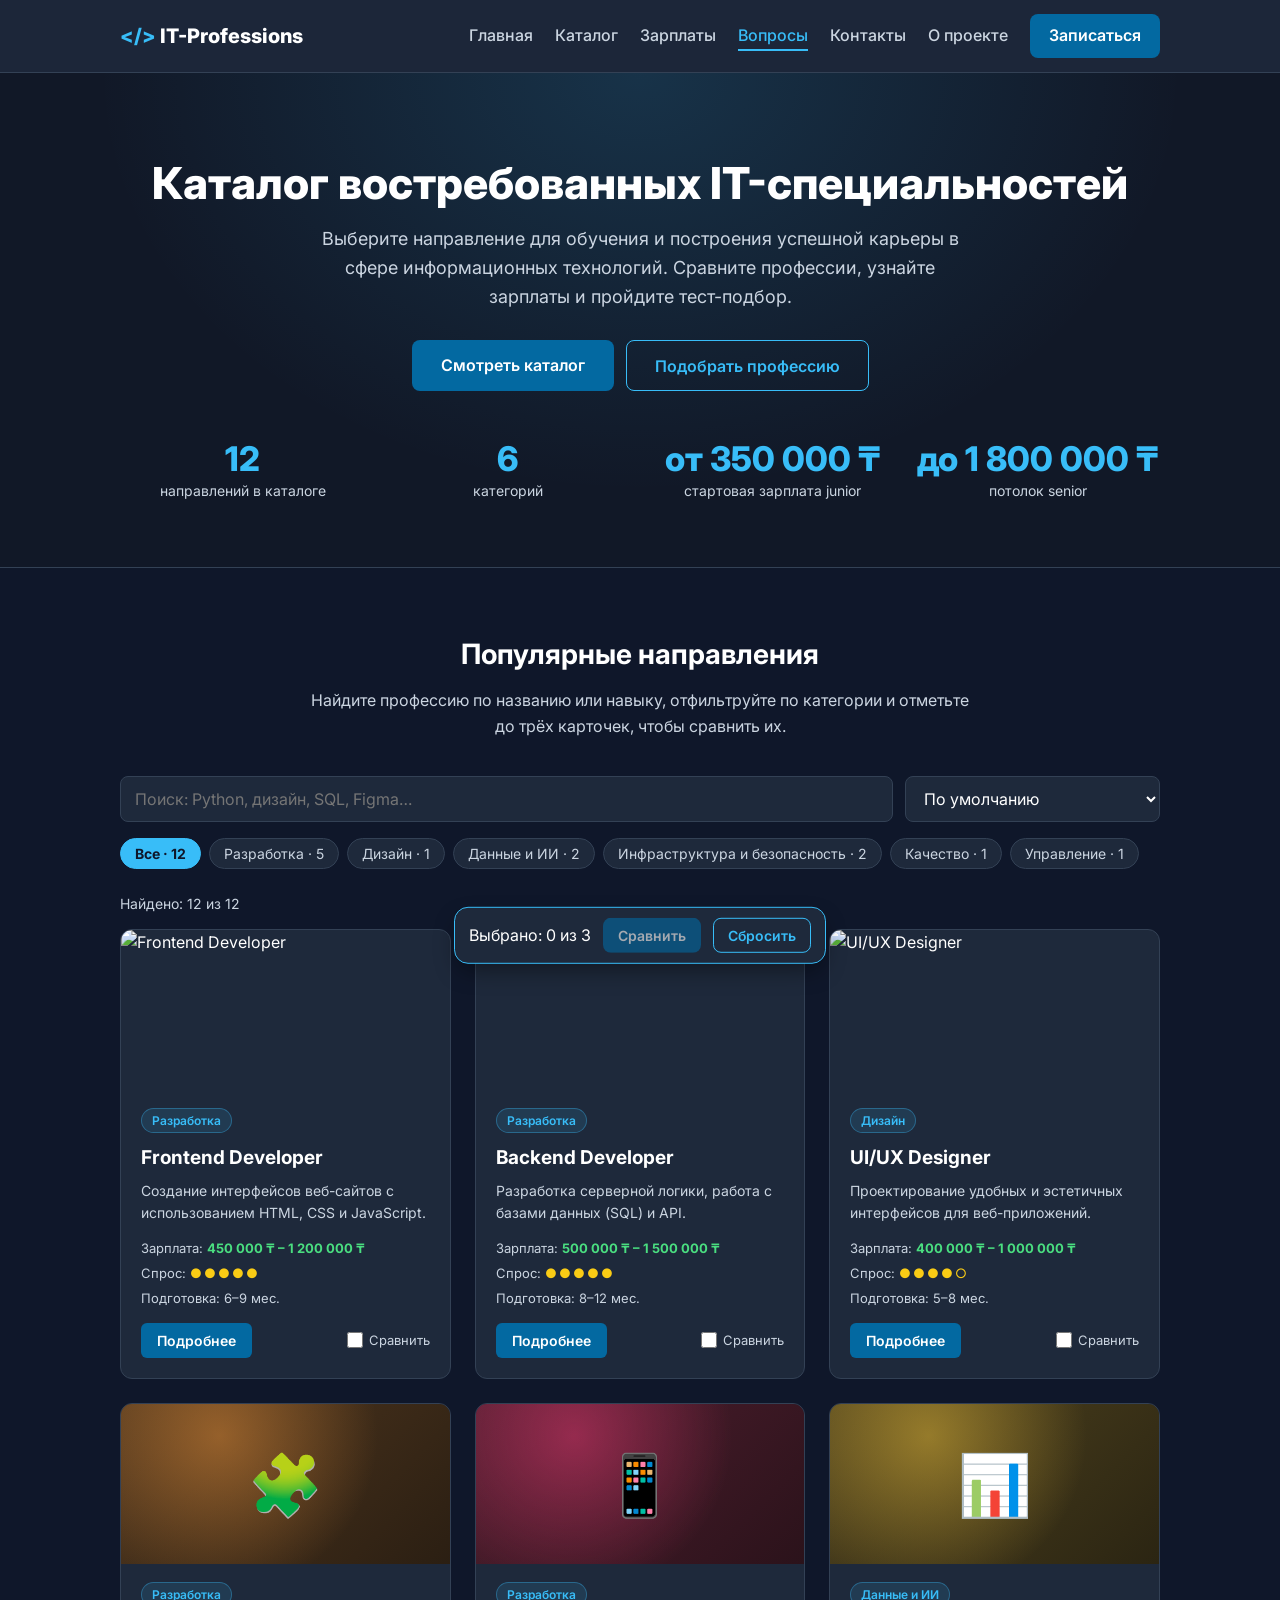
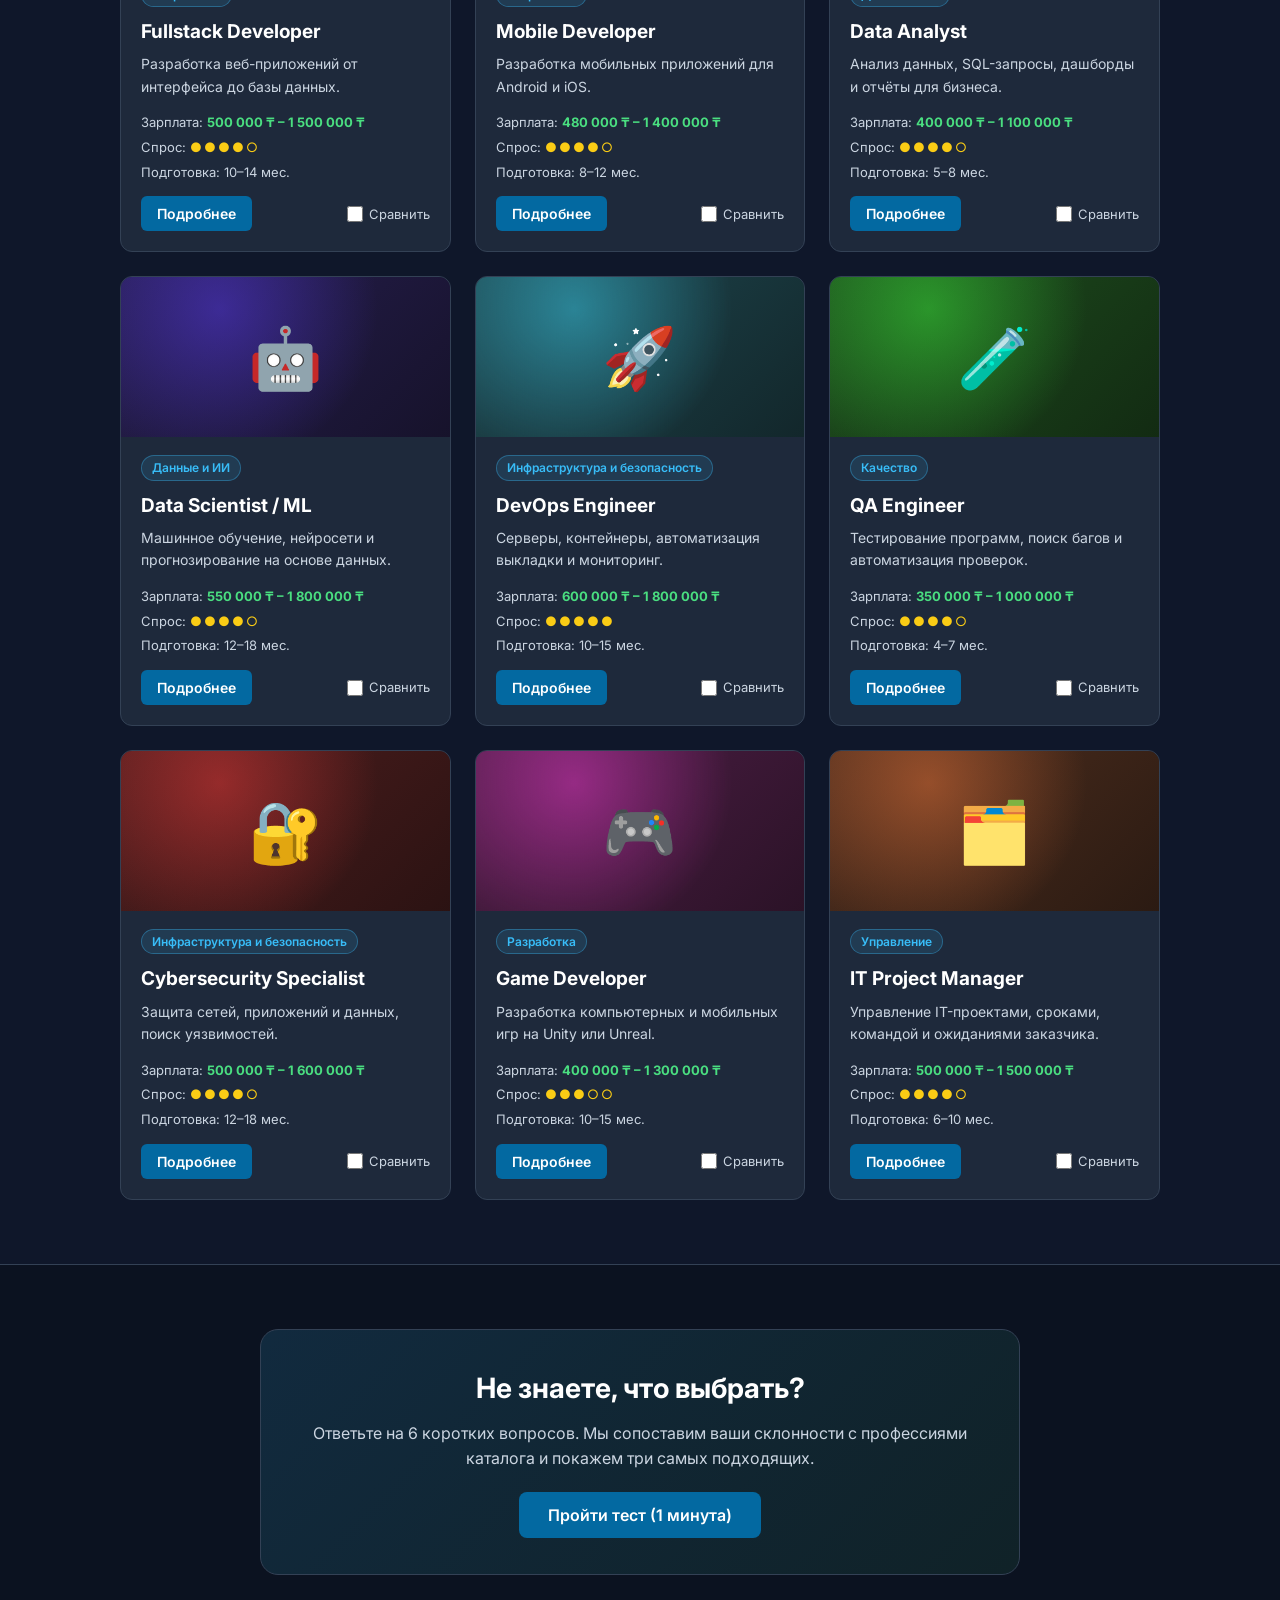
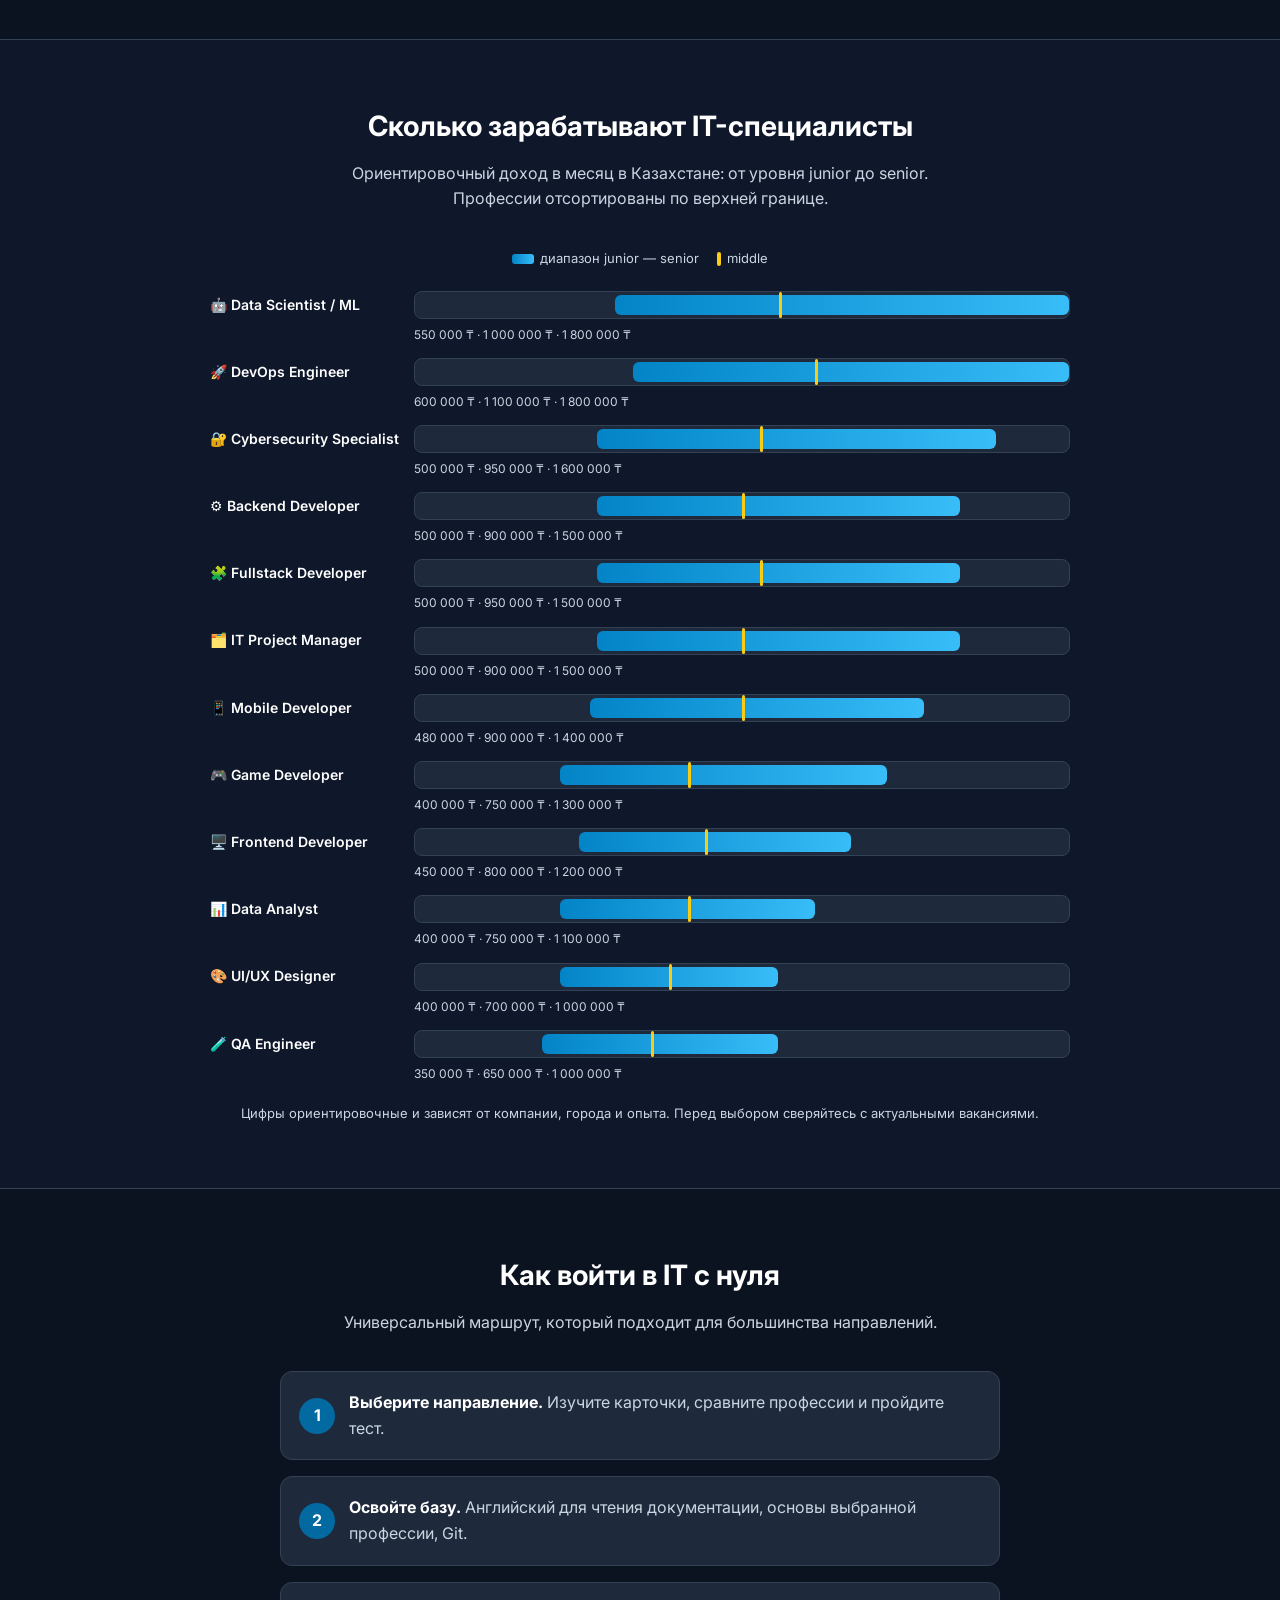
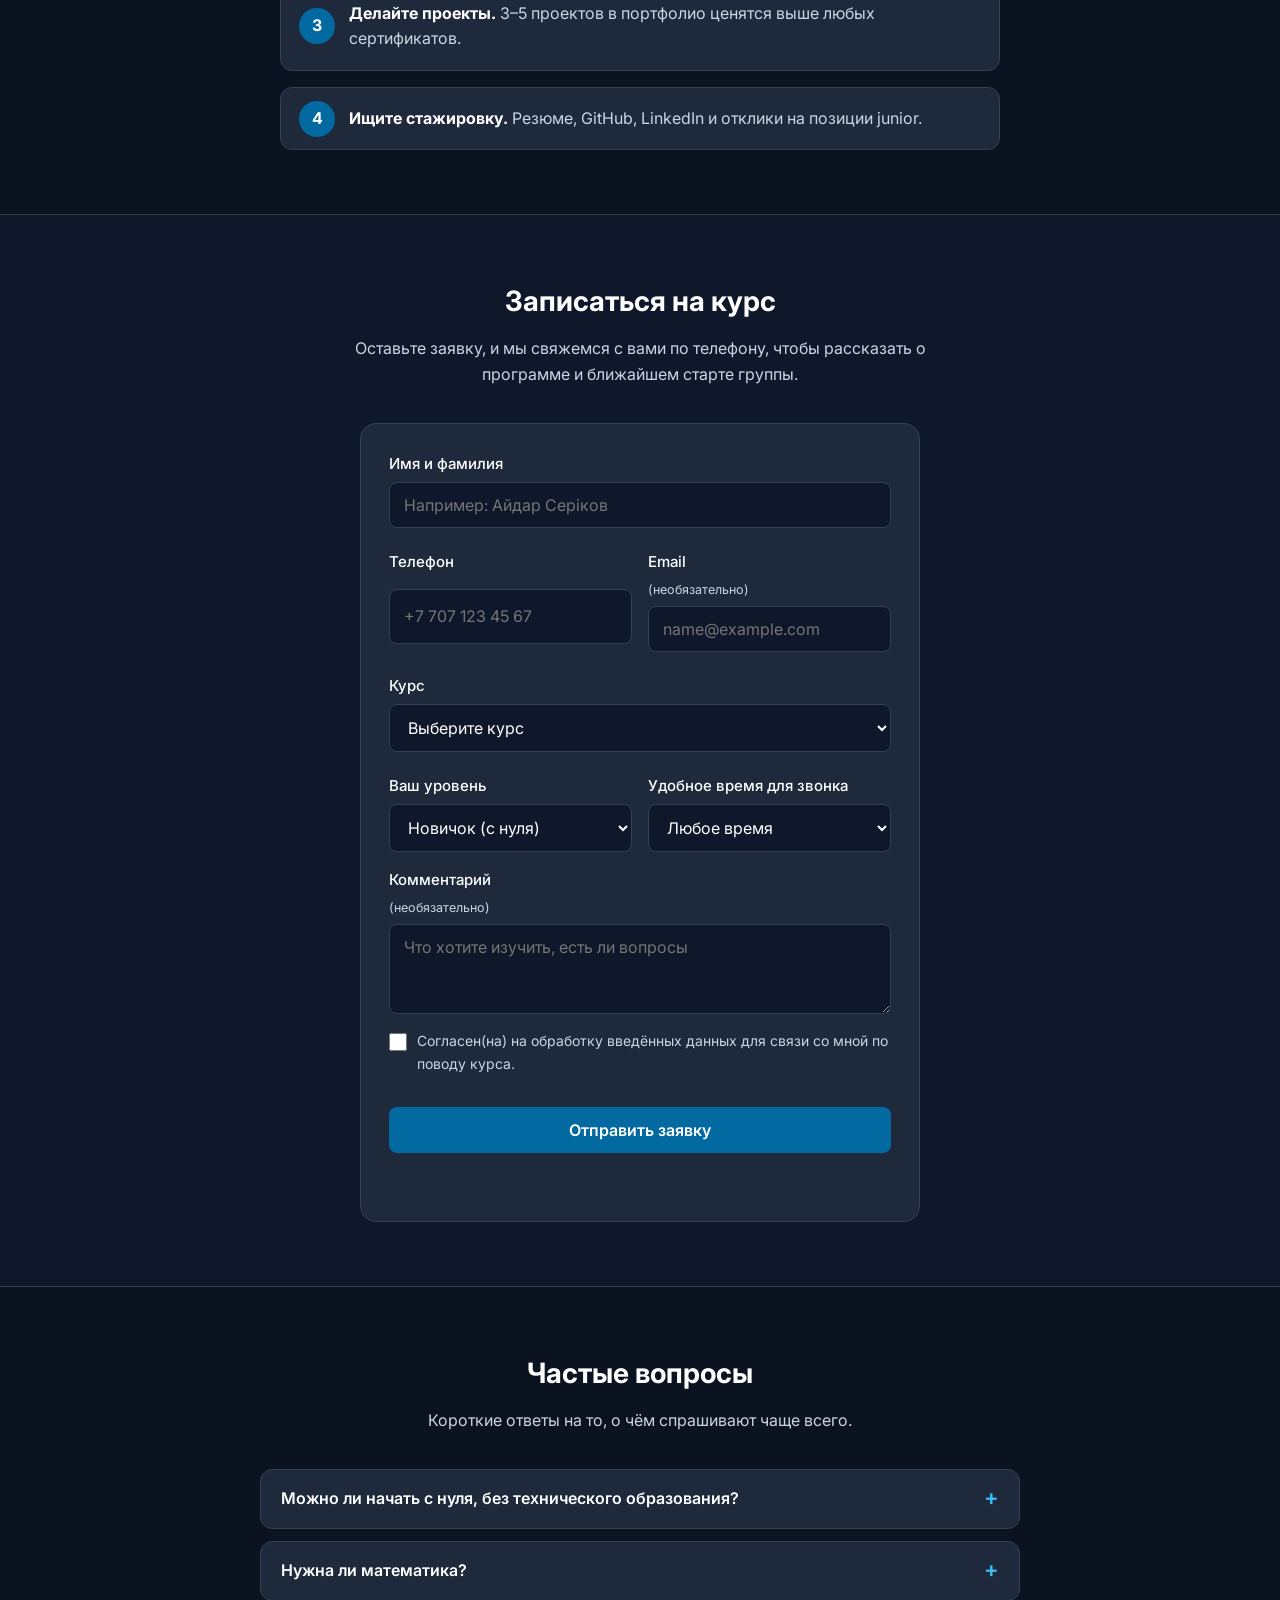
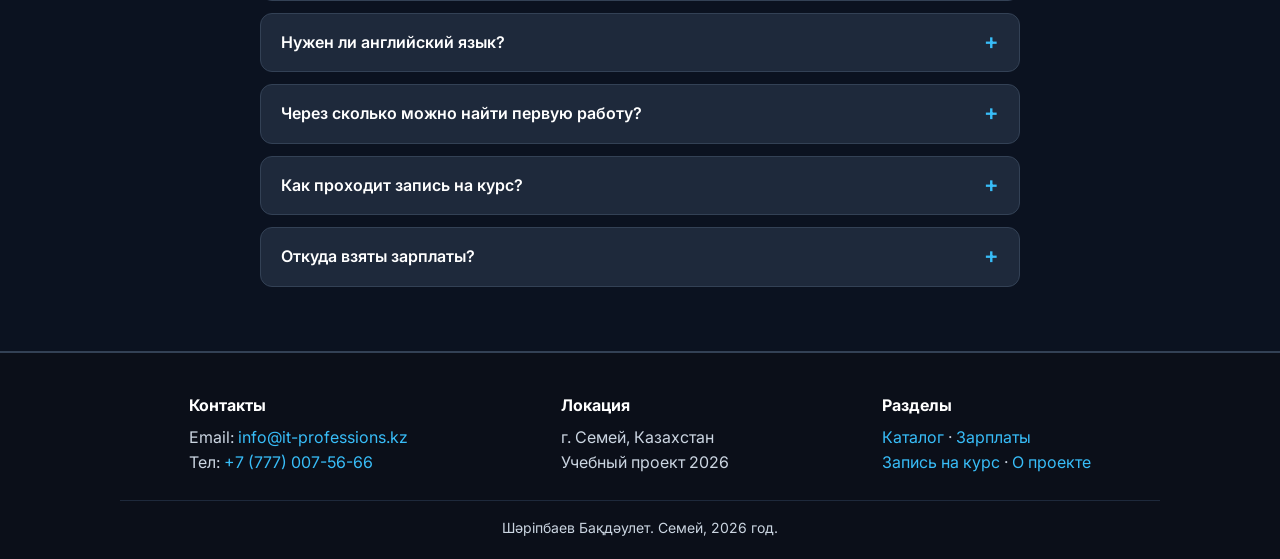
==== index.html @ d16928bb "Initial commit" ====
<!DOCTYPE html>
<html lang="ru">
<head>
  <meta charset="UTF-8">
  <meta name="viewport" content="width=device-width, initial-scale=1.0">
  <meta name="description" content="Каталог IT-профессий: Frontend, Backend, UI/UX, Data, DevOps, QA и другие. Зарплаты, навыки, дорожные карты, подбор профессии и запись на курсы.">
  <meta name="theme-color" content="#0f172a">
  <title>Каталог IT-профессий — Главная</title>
  <link rel="stylesheet" href="style.css">
</head>
<body>
  <a class="skip-link" href="#catalog">К каталогу</a>

  <!-- ШАПКА -->
  <header class="header">
    <div class="container header__inner">
      <a class="logo" href="index.html">IT-Professions</a>
      <button class="burger" id="burger" aria-label="Открыть меню" aria-expanded="false" aria-controls="nav">☰</button>
      <nav id="nav" aria-label="Основное меню">
        <ul>
          <li><a href="index.html">Главная</a></li>
          <li><a href="#catalog">Каталог</a></li>
          <li><a href="#salaries">Зарплаты</a></li>
          <li><a href="#faq">Вопросы</a></li>
          <li><a href="#contacts">Контакты</a></li>
          <li><a href="about.html">О проекте</a></li>
          <li><a class="button" href="#apply">Записаться</a></li>
        </ul>
      </nav>
    </div>
  </header>

  <!-- ОБЛОЖКА -->
  <section class="hero">
    <div class="container">
      <h1>Каталог востребованных IT-специальностей</h1>
      <p>Выберите направление для обучения и построения успешной карьеры в сфере информационных технологий. Сравните профессии, узнайте зарплаты и пройдите тест-подбор.</p>
      <div class="hero__actions">
        <a class="button" href="#catalog">Смотреть каталог</a>
        <button class="button button--ghost" type="button" id="heroQuiz">Подобрать профессию</button>
      </div>
      <div class="stats" id="heroStats" aria-label="Коротко о каталоге"></div>
    </div>
  </section>

  <main>
    <!-- КАТАЛОГ -->
    <section class="section" id="catalog">
      <div class="container">
        <h2>Популярные направления</h2>
        <p class="section__lead">Найдите профессию по названию или навыку, отфильтруйте по категории и отметьте до трёх карточек, чтобы сравнить их.</p>

        <div class="toolbar">
          <input type="search" id="search" placeholder="Поиск: Python, дизайн, SQL, Figma…" aria-label="Поиск по каталогу" autocomplete="off">
          <select id="sort" aria-label="Сортировка">
            <option value="default">По умолчанию</option>
            <option value="salary-desc">Зарплата: по убыванию</option>
            <option value="salary-asc">Зарплата: по возрастанию</option>
            <option value="demand">Самый большой спрос</option>
            <option value="easy">Проще начать</option>
            <option value="name">По алфавиту</option>
          </select>
        </div>
        <div class="chips" id="chips" role="group" aria-label="Категории"></div>
        <p class="result-count" id="resultCount" aria-live="polite"></p>

        <div class="cards" id="cards">
          <noscript><p class="empty">Для работы каталога включите JavaScript.</p></noscript>
        </div>
      </div>
    </section>

    <!-- ТЕСТ-ПОДБОР -->
    <section class="section section--alt" id="quiz-section">
      <div class="container">
        <div class="cta-box">
          <h2>Не знаете, что выбрать?</h2>
          <p>Ответьте на 6 коротких вопросов. Мы сопоставим ваши склонности с профессиями каталога и покажем три самых подходящих.</p>
          <button class="button" type="button" id="openQuiz">Пройти тест (1 минута)</button>
        </div>
      </div>
    </section>

    <!-- ЗАРПЛАТЫ -->
    <section class="section" id="salaries">
      <div class="container">
        <h2>Сколько зарабатывают IT-специалисты</h2>
        <p class="section__lead">Ориентировочный доход в месяц в Казахстане: от уровня junior до senior. Профессии отсортированы по верхней границе.</p>
        <div class="legend">
          <span><i></i>диапазон junior — senior</span>
          <span><i class="mid"></i>middle</span>
        </div>
        <div class="chart" id="salaryChart"></div>
        <p class="note">Цифры ориентировочные и зависят от компании, города и опыта. Перед выбором сверяйтесь с актуальными вакансиями.</p>
      </div>
    </section>

    <!-- ПУТЬ -->
    <section class="section section--alt" id="path">
      <div class="container">
        <h2>Как войти в IT с нуля</h2>
        <p class="section__lead">Универсальный маршрут, который подходит для большинства направлений.</p>
        <ol class="steps">
          <li><strong>Выберите направление.</strong> Изучите карточки, сравните профессии и пройдите тест.</li>
          <li><strong>Освойте базу.</strong> Английский для чтения документации, основы выбранной профессии, Git.</li>
          <li><strong>Делайте проекты.</strong> 3–5 проектов в портфолио ценятся выше любых сертификатов.</li>
          <li><strong>Ищите стажировку.</strong> Резюме, GitHub, LinkedIn и отклики на позиции junior.</li>
        </ol>
      </div>
    </section>

    <!-- КУРСҚА ЖАЗЫЛУ ФОРМАСЫ -->
    <section class="section" id="apply">
      <div class="container">
        <h2>Записаться на курс</h2>
        <p class="section__lead">Оставьте заявку, и мы свяжемся с вами по телефону, чтобы рассказать о программе и ближайшем старте группы.</p>

        <form id="courseForm" class="form" novalidate>
          <label>Имя и фамилия
            <input type="text" id="studentName" name="name" placeholder="Например: Айдар Серіков" maxlength="80" autocomplete="name" required>
            <span class="field-error" data-for="studentName"></span>
          </label>

          <div class="form__row">
            <label>Телефон
              <input type="tel" id="studentPhone" name="phone" placeholder="+7 707 123 45 67" inputmode="tel" autocomplete="tel" required>
              <span class="field-error" data-for="studentPhone"></span>
            </label>
            <label>Email <small>(необязательно)</small>
              <input type="email" id="studentEmail" name="email" placeholder="name@example.com" maxlength="120" autocomplete="email">
              <span class="field-error" data-for="studentEmail"></span>
            </label>
          </div>

          <label>Курс
            <select id="selectedCourse" name="course" required>
              <option value="" disabled selected>Выберите курс</option>
            </select>
            <span class="field-error" data-for="selectedCourse"></span>
          </label>

          <div class="form__row">
            <label>Ваш уровень
              <select id="studentLevel" name="level">
                <option>Новичок (с нуля)</option>
                <option>Знаю основы</option>
                <option>Есть опыт</option>
              </select>
            </label>
            <label>Удобное время для звонка
              <select id="contactTime" name="contact_time">
                <option>Любое время</option>
                <option>Утром (9–12)</option>
                <option>Днём (12–17)</option>
                <option>Вечером (17–21)</option>
              </select>
            </label>
          </div>

          <label>Комментарий <small>(необязательно)</small>
            <textarea id="studentComment" name="comment" maxlength="500" placeholder="Что хотите изучить, есть ли вопросы"></textarea>
          </label>

          <!-- Поле-ловушка для ботов: человек его не видит -->
          <input class="hp" type="text" id="website" name="website" tabindex="-1" autocomplete="off" aria-hidden="true">

          <label class="check">
            <input type="checkbox" id="consent" required>
            <span>Согласен(на) на обработку введённых данных для связи со мной по поводу курса.</span>
          </label>
          <span class="field-error" data-for="consent"></span>

          <button type="submit" class="button" id="submitBtn">Отправить заявку</button>
          <div class="form-status" id="formStatus" role="status" aria-live="polite"></div>
        </form>
      </div>
    </section>

    <!-- FAQ -->
    <section class="section section--alt" id="faq">
      <div class="container">
        <h2>Частые вопросы</h2>
        <p class="section__lead">Короткие ответы на то, о чём спрашивают чаще всего.</p>
        <div class="faq">
          <details>
            <summary>Можно ли начать с нуля, без технического образования?</summary>
            <p>Да. Многие специалисты приходят в IT из других сфер. Проще всего входить через QA, UI/UX, Data Analyst и Frontend: порог входа ниже, а первые результаты видны через несколько месяцев.</p>
          </details>
          <details>
            <summary>Нужна ли математика?</summary>
            <p>Для Frontend, QA, UI/UX и Project Manager школьной математики достаточно. Для Data Science, Data Analyst, кибербезопасности и игровой разработки математика нужна глубже, но её можно изучать параллельно.</p>
          </details>
          <details>
            <summary>Нужен ли английский язык?</summary>
            <p>Чтение документации и статей на английском нужно почти везде. Для старта хватит уровня «могу читать с переводчиком», разговорный язык подтянется по мере работы.</p>
          </details>
          <details>
            <summary>Через сколько можно найти первую работу?</summary>
            <p>Ориентировочные сроки подготовки указаны в карточке каждой профессии: от 4–7 месяцев для QA до 12–18 месяцев для Data Science и кибербезопасности. Реальный срок зависит от вашего ритма и количества практики.</p>
          </details>
          <details>
            <summary>Как проходит запись на курс?</summary>
            <p>Вы заполняете форму выше. Заявка сохраняется в базе данных, после этого мы связываемся с вами в удобное время и рассказываем о программе.</p>
          </details>
          <details>
            <summary>Откуда взяты зарплаты?</summary>
            <p>Это ориентировочные диапазоны по уровням junior, middle и senior для рынка Казахстана. Они нужны для сравнения направлений между собой, а не как обещание конкретного дохода.</p>
          </details>
        </div>
      </div>
    </section>
  </main>

  <!-- ОКНО: ПОДРОБНОСТИ ПРОФЕССИИ -->
  <dialog id="detail" class="modal" aria-labelledby="detailTitle">
    <button class="close-btn" type="button" data-close aria-label="Закрыть">&times;</button>
    <div class="modal__body" id="detailBody"></div>
  </dialog>

  <!-- ОКНО: СРАВНЕНИЕ -->
  <dialog id="compare" class="modal modal--wide" aria-labelledby="compareTitle">
    <button class="close-btn" type="button" data-close aria-label="Закрыть">&times;</button>
    <div class="modal__body">
      <h2 id="compareTitle">Сравнение профессий</h2>
      <div class="table-wrap" id="compareBody"></div>
    </div>
  </dialog>

  <!-- ОКНО: ТЕСТ -->
  <dialog id="quiz" class="modal" aria-labelledby="quizTitle">
    <button class="close-btn" type="button" data-close aria-label="Закрыть">&times;</button>
    <div class="modal__body" id="quizBody"></div>
  </dialog>

  <!-- ПАНЕЛЬ СРАВНЕНИЯ -->
  <div class="compare-bar" id="compareBar" role="region" aria-label="Сравнение">
    <span id="compareCount"></span>
    <button class="button button--small" type="button" id="compareOpen">Сравнить</button>
    <button class="button button--small button--ghost" type="button" id="compareClear">Сбросить</button>
  </div>

  <button class="to-top" id="toTop" type="button" aria-label="Наверх">↑</button>

  <!-- КОНТАКТЫ (ФУТЕР) -->
  <footer class="footer" id="contacts">
    <div class="container">
      <div class="footer__contacts">
        <div>
          <h4>Контакты</h4>
          <p>Email: <a href="mailto:info@it-professions.kz">info@it-professions.kz</a></p>
          <p>Тел: <a href="tel:+77770075666">+7 (777) 007-56-66</a></p>
        </div>
        <div>
          <h4>Локация</h4>
          <p>г. Семей, Казахстан</p>
          <p>Учебный проект 2026</p>
        </div>
        <div>
          <h4>Разделы</h4>
          <p><a href="#catalog">Каталог</a> · <a href="#salaries">Зарплаты</a></p>
          <p><a href="#apply">Запись на курс</a> · <a href="about.html">О проекте</a></p>
        </div>
      </div>
      <div class="footer__bottom">
        <p>Шәріпбаев Бақдәулет. Семей, 2026 год.</p>
      </div>
    </div>
  </footer>

  <script src="data.js"></script>
  <script src="script.js"></script>
</body>
</html>
---- style.css ----
@import url('https://fonts.googleapis.com/css2?family=Inter:wght@400;500;600;700;800&display=swap');

* {
  margin: 0;
  padding: 0;
  box-sizing: border-box;
}

:root {
  --bg-main: #0f172a;          /* Тёмный фон */
  --bg-soft: #0b1220;          /* Чередующиеся секции */
  --bg-card: #1e293b;          /* Фон карточек */
  --text-main: #ffffff;
  --text-muted: #cbd5e1;
  --accent: #38bdf8;           /* Голубой акцент */
  --accent-green: #4ade80;
  --accent-yellow: #facc15;
  --accent-btn: #0369a1;
  --accent-btn-hover: #075985;
  --danger: #f87171;
  --border-color: #334155;
  --radius: 12px;
  --shadow: 0 10px 25px -5px rgba(0, 0, 0, 0.45);
}

html {
  scroll-behavior: smooth;
  scroll-padding-top: 84px; /* заголовки не прячутся под шапкой */
}

body {
  font-family: 'Inter', system-ui, -apple-system, 'Segoe UI', sans-serif;
  font-size: 16px;
  line-height: 1.6;
  color: var(--text-main);
  background: var(--bg-main);
}

body.modal-open {
  overflow: hidden;
}

img {
  max-width: 100%;
  display: block;
}

a {
  color: var(--accent);
}

:focus-visible {
  outline: 2px solid var(--accent);
  outline-offset: 2px;
}

.container {
  max-width: 1080px;
  margin: 0 auto;
  padding: 0 20px;
}

.skip-link {
  position: absolute;
  left: -9999px;
  top: 8px;
  background: var(--accent);
  color: #0f172a;
  padding: 8px 14px;
  border-radius: 6px;
  z-index: 2000;
  font-weight: 700;
}

.skip-link:focus {
  left: 8px;
}

/* ---------- ШАПКА ---------- */
.header {
  background: rgba(30, 41, 59, 0.92);
  backdrop-filter: blur(8px);
  border-bottom: 1px solid var(--border-color);
  padding: 14px 0;
  position: sticky;
  top: 0;
  z-index: 100;
}

.header__inner {
  display: flex;
  justify-content: space-between;
  align-items: center;
  gap: 16px;
}

.logo {
  font-size: 20px;
  font-weight: 800;
  color: #ffffff;
  text-decoration: none;
  white-space: nowrap;
}

.logo::before {
  content: "</> ";
  color: var(--accent);
}

.header nav ul {
  display: flex;
  align-items: center;
  gap: 22px;
  list-style: none;
}

.header nav a:not(.button) {
  text-decoration: none;
  color: var(--text-muted);
  font-weight: 500;
  padding-bottom: 4px;
  border-bottom: 2px solid transparent;
  transition: color 0.2s, border-color 0.2s;
}

.header nav a:not(.button):hover,
.header nav a.active {
  color: var(--accent);
  border-color: var(--accent);
}

.header .button {
  padding: 8px 18px;
}

.burger {
  display: none;
  background: none;
  border: 1px solid var(--border-color);
  color: #fff;
  border-radius: 8px;
  width: 42px;
  height: 42px;
  font-size: 22px;
  line-height: 1;
  cursor: pointer;
}

/* ---------- HERO ---------- */
.hero {
  padding: 84px 0 64px 0;
  text-align: center;
  background:
    radial-gradient(ellipse at top, rgba(56, 189, 248, 0.16), transparent 60%),
    #111827;
  border-bottom: 1px solid var(--border-color);
}

.hero h1 {
  font-size: clamp(28px, 5vw, 44px);
  font-weight: 800;
  line-height: 1.2;
  margin-bottom: 16px;
}

.hero p {
  color: var(--text-muted);
  font-size: 18px;
  max-width: 640px;
  margin: 0 auto 28px auto;
}

.hero__actions {
  display: flex;
  gap: 12px;
  justify-content: center;
  flex-wrap: wrap;
}

.hero .stats {
  margin-top: 48px;
}

/* ---------- КНОПКИ ---------- */
.button {
  display: inline-block;
  background: var(--accent-btn);
  color: #ffffff;
  font-weight: 600;
  padding: 12px 28px;
  border-radius: 8px;
  text-decoration: none;
  border: 1px solid transparent;
  cursor: pointer;
  font-size: 16px;
  font-family: inherit;
  transition: background 0.2s, transform 0.15s;
}

.button:hover {
  background: var(--accent-btn-hover);
  transform: translateY(-2px);
}

.button:disabled {
  opacity: 0.6;
  cursor: not-allowed;
  transform: none;
}

.button--ghost {
  background: transparent;
  border-color: var(--accent);
  color: var(--accent);
}

.button--ghost:hover {
  background: rgba(56, 189, 248, 0.12);
}

.button--small {
  padding: 8px 14px;
  font-size: 14px;
}

.button--danger {
  background: #991b1b;
}

.button--danger:hover {
  background: #7f1d1d;
}

/* ---------- СЕКЦИИ ---------- */
.section {
  padding: 64px 0;
}

.section--alt {
  background: var(--bg-soft);
  border-top: 1px solid var(--border-color);
  border-bottom: 1px solid var(--border-color);
}

.section h2 {
  font-size: 28px;
  margin-bottom: 12px;
  text-align: center;
}

.section__lead {
  text-align: center;
  color: var(--text-muted);
  max-width: 660px;
  margin: 0 auto 36px auto;
}

.note {
  text-align: center;
  color: var(--text-muted);
  font-size: 13px;
  margin-top: 20px;
}

/* ---------- ПАНЕЛЬ КАТАЛОГА ---------- */
.toolbar {
  display: grid;
  grid-template-columns: 1fr auto;
  gap: 12px;
  margin-bottom: 16px;
}

.toolbar input[type="search"],
.toolbar select {
  background: var(--bg-card);
  color: #fff;
  border: 1px solid var(--border-color);
  border-radius: 8px;
  padding: 11px 14px;
  font-family: inherit;
  font-size: 16px;
  width: 100%;
}

.chips {
  display: flex;
  flex-wrap: wrap;
  gap: 8px;
  margin-bottom: 24px;
}

.chip {
  background: var(--bg-card);
  color: var(--text-muted);
  border: 1px solid var(--border-color);
  border-radius: 999px;
  padding: 6px 14px;
  font-size: 14px;
  font-family: inherit;
  cursor: pointer;
  transition: all 0.2s;
}

.chip:hover {
  border-color: var(--accent);
  color: #fff;
}

.chip[aria-pressed="true"] {
  background: var(--accent);
  border-color: var(--accent);
  color: #0f172a;
  font-weight: 700;
}

.result-count {
  color: var(--text-muted);
  font-size: 14px;
  margin-bottom: 14px;
}

.empty {
  text-align: center;
  color: var(--text-muted);
  padding: 40px 0;
  grid-column: 1 / -1;
}

/* ---------- КАРТОЧКИ ---------- */
.cards {
  display: grid;
  grid-template-columns: repeat(auto-fill, minmax(260px, 1fr));
  gap: 24px;
}

.card {
  background: var(--bg-card);
  border: 1px solid var(--border-color);
  border-radius: var(--radius);
  overflow: hidden;
  display: flex;
  flex-direction: column;
  transition: transform 0.25s, border-color 0.25s, box-shadow 0.25s;
}

.card:hover {
  transform: translateY(-6px);
  border-color: var(--accent);
  box-shadow: var(--shadow);
}

.card__media {
  height: 160px;
  width: 100%;
  object-fit: cover;
}

.card__media--gen {
  display: flex;
  align-items: center;
  justify-content: center;
  font-size: 60px;
  background:
    radial-gradient(circle at 30% 20%, hsla(var(--hue), 90%, 60%, 0.45), transparent 60%),
    linear-gradient(135deg, hsl(var(--hue), 45%, 22%), hsl(var(--hue), 40%, 12%));
}

.card__body {
  padding: 18px 20px 20px;
  display: flex;
  flex-direction: column;
  flex-grow: 1;
}

.badge {
  display: inline-block;
  align-self: flex-start;
  font-size: 12px;
  font-weight: 600;
  color: var(--accent);
  background: rgba(56, 189, 248, 0.12);
  border: 1px solid rgba(56, 189, 248, 0.35);
  border-radius: 999px;
  padding: 2px 10px;
  margin-bottom: 10px;
}

.card h3 {
  font-size: 19px;
  margin-bottom: 6px;
}

.card p {
  color: var(--text-muted);
  font-size: 14px;
  margin-bottom: 14px;
  flex-grow: 1;
}

.card__meta {
  display: grid;
  gap: 4px;
  font-size: 13px;
  color: var(--text-muted);
  margin-bottom: 14px;
}

.card__meta strong {
  color: var(--accent-green);
}

.card__actions {
  display: flex;
  align-items: center;
  justify-content: space-between;
  gap: 10px;
}

.card-btn {
  background: var(--accent-btn);
  color: #ffffff;
  border: none;
  padding: 9px 16px;
  border-radius: 6px;
  font-weight: 600;
  cursor: pointer;
  font-family: inherit;
  font-size: 14px;
  transition: background 0.2s;
}

.card-btn:hover {
  background: var(--accent-btn-hover);
}

.compare-check {
  display: flex;
  align-items: center;
  gap: 6px;
  font-size: 13px;
  color: var(--text-muted);
  cursor: pointer;
  user-select: none;
}

.compare-check input {
  accent-color: var(--accent);
  width: 16px;
  height: 16px;
}

.dots {
  letter-spacing: 2px;
  color: var(--accent-yellow);
}

/* Панель сравнения */
.compare-bar {
  position: fixed;
  left: 50%;
  bottom: 16px;
  transform: translate(-50%, 140%);
  transition: transform 0.3s;
  z-index: 150;
  background: var(--bg-card);
  border: 1px solid var(--accent);
  border-radius: 14px;
  padding: 10px 14px;
  display: flex;
  align-items: center;
  gap: 12px;
  box-shadow: var(--shadow);
  max-width: calc(100% - 24px);
  flex-wrap: wrap;
  justify-content: center;
}

.compare-bar.show {
  transform: translate(-50%, 0);
}

/* ---------- СТАТИСТИКА ---------- */
.stats {
  display: grid;
  grid-template-columns: repeat(auto-fit, minmax(150px, 1fr));
  gap: 20px;
  text-align: center;
}

.stat__number {
  font-size: 34px;
  font-weight: 800;
  color: var(--accent);
  line-height: 1.2;
}

.stat__label {
  color: var(--text-muted);
  font-size: 14px;
}

/* ---------- ГРАФИК ЗАРПЛАТ ---------- */
.chart {
  max-width: 860px;
  margin: 0 auto;
  display: grid;
  gap: 14px;
}

.chart__row {
  display: grid;
  grid-template-columns: 190px 1fr;
  gap: 14px;
  align-items: center;
}

.chart__name {
  font-weight: 600;
  font-size: 14px;
}

.chart__track {
  position: relative;
  height: 28px;
  background: var(--bg-card);
  border: 1px solid var(--border-color);
  border-radius: 8px;
}

.chart__bar {
  position: absolute;
  top: 3px;
  bottom: 3px;
  border-radius: 6px;
  background: linear-gradient(90deg, #0284c7, var(--accent));
}

.chart__mid {
  position: absolute;
  top: 0;
  bottom: 0;
  width: 3px;
  background: var(--accent-yellow);
  border-radius: 2px;
}

.chart__values {
  grid-column: 2;
  font-size: 12px;
  color: var(--text-muted);
  margin-top: -8px;
}

.legend {
  display: flex;
  gap: 18px;
  justify-content: center;
  flex-wrap: wrap;
  font-size: 13px;
  color: var(--text-muted);
  margin-bottom: 22px;
}

.legend i {
  display: inline-block;
  width: 22px;
  height: 10px;
  border-radius: 3px;
  vertical-align: middle;
  margin-right: 6px;
  background: linear-gradient(90deg, #0284c7, var(--accent));
}

.legend i.mid {
  width: 4px;
  height: 14px;
  background: var(--accent-yellow);
}

/* ---------- ТЕКСТОВЫЕ КАРТОЧКИ, ШАГИ ---------- */
.card--text {
  padding: 24px;
}

.card__icon {
  font-size: 32px;
  margin-bottom: 12px;
}

.steps {
  list-style: none;
  counter-reset: step;
  display: grid;
  gap: 16px;
  max-width: 720px;
  margin: 0 auto;
}

.steps li {
  counter-increment: step;
  background: var(--bg-card);
  border: 1px solid var(--border-color);
  border-radius: var(--radius);
  padding: 18px 20px 18px 68px;
  position: relative;
  color: var(--text-muted);
}

.steps li::before {
  content: counter(step);
  position: absolute;
  left: 18px;
  top: 50%;
  transform: translateY(-50%);
  width: 36px;
  height: 36px;
  border-radius: 50%;
  background: var(--accent-btn);
  color: #fff;
  font-weight: 700;
  display: flex;
  align-items: center;
  justify-content: center;
}

.steps strong {
  color: #fff;
}

/* ---------- ТЕСТ-ПОДБОР ---------- */
.cta-box {
  max-width: 760px;
  margin: 0 auto;
  text-align: center;
  background: linear-gradient(135deg, rgba(56, 189, 248, 0.14), rgba(74, 222, 128, 0.08));
  border: 1px solid var(--border-color);
  border-radius: 18px;
  padding: 36px 24px;
}

.cta-box h2 {
  margin-bottom: 10px;
}

.cta-box p {
  color: var(--text-muted);
  margin-bottom: 20px;
}

.progress {
  height: 6px;
  background: var(--border-color);
  border-radius: 999px;
  overflow: hidden;
  margin-bottom: 20px;
}

.progress span {
  display: block;
  height: 100%;
  background: var(--accent);
  transition: width 0.3s;
}

.quiz-options {
  display: grid;
  gap: 10px;
  margin-top: 16px;
}

.quiz-option {
  text-align: left;
  background: var(--bg-main);
  color: #fff;
  border: 1px solid var(--border-color);
  border-radius: 10px;
  padding: 14px 16px;
  font-family: inherit;
  font-size: 16px;
  cursor: pointer;
  transition: border-color 0.2s, background 0.2s;
}

.quiz-option:hover {
  border-color: var(--accent);
  background: rgba(56, 189, 248, 0.08);
}

.result-item {
  background: var(--bg-main);
  border: 1px solid var(--border-color);
  border-radius: 12px;
  padding: 14px 16px;
  margin-top: 12px;
}

.result-item__top {
  display: flex;
  justify-content: space-between;
  align-items: center;
  gap: 10px;
  font-weight: 700;
  margin-bottom: 8px;
}

/* ---------- ФОРМА ---------- */
.form {
  max-width: 560px;
  margin: 0 auto;
  background: var(--bg-card);
  border: 1px solid var(--border-color);
  border-radius: 16px;
  padding: 28px;
  display: grid;
  gap: 16px;
}

.form__row {
  display: grid;
  grid-template-columns: 1fr 1fr;
  gap: 16px;
}

.form label {
  display: grid;
  gap: 6px;
  font-weight: 500;
  font-size: 15px;
}

.form label small {
  color: var(--text-muted);
  font-weight: 400;
}

.form input,
.form select,
.form textarea {
  width: 100%;
  background: var(--bg-main);
  color: #fff;
  border: 1px solid var(--border-color);
  border-radius: 8px;
  padding: 12px 14px;
  font-family: inherit;
  font-size: 16px;
  transition: border-color 0.2s;
}

.form textarea {
  resize: vertical;
  min-height: 90px;
}

.form input:focus,
.form select:focus,
.form textarea:focus {
  border-color: var(--accent);
}

.form input.invalid,
.form select.invalid {
  border-color: var(--danger);
}

.field-error {
  color: var(--danger);
  font-size: 13px;
  min-height: 0;
}

.form .check {
  display: flex;
  align-items: flex-start;
  gap: 10px;
  font-weight: 400;
  font-size: 14px;
  color: var(--text-muted);
}

.form .check input {
  width: 18px;
  height: 18px;
  margin-top: 3px;
  accent-color: var(--accent);
  flex-shrink: 0;
}

.form .hp {
  position: absolute;
  left: -9999px;
  opacity: 0;
  height: 0;
  width: 0;
}

.form-status {
  min-height: 24px;
  text-align: center;
  font-weight: 600;
}

.form-status.success { color: var(--accent-green); }
.form-status.error { color: var(--danger); }

/* ---------- FAQ ---------- */
.faq {
  max-width: 760px;
  margin: 0 auto;
  display: grid;
  gap: 12px;
}

.faq details {
  background: var(--bg-card);
  border: 1px solid var(--border-color);
  border-radius: var(--radius);
  padding: 0 20px;
}

.faq summary {
  cursor: pointer;
  font-weight: 600;
  padding: 16px 0;
  list-style: none;
  display: flex;
  justify-content: space-between;
  gap: 12px;
}

.faq summary::-webkit-details-marker {
  display: none;
}

.faq summary::after {
  content: "+";
  color: var(--accent);
  font-size: 22px;
  line-height: 1;
}

.faq details[open] summary::after {
  content: "−";
}

.faq details p {
  color: var(--text-muted);
  padding-bottom: 16px;
}

/* ---------- ОКНА (dialog) ---------- */
dialog.modal {
  border: 2px solid var(--accent);
  border-radius: 16px;
  background: var(--bg-card);
  color: #ffffff;
  padding: 0;
  width: min(760px, calc(100% - 24px));
  max-height: calc(100vh - 24px);
  margin: auto;
  overflow: hidden;
  box-shadow: var(--shadow);
}

dialog.modal[open] {
  display: flex;
  flex-direction: column;
  animation: slideUp 0.25s ease;
}

dialog.modal--wide {
  width: min(980px, calc(100% - 24px));
}

dialog.modal::backdrop {
  background: rgba(0, 0, 0, 0.75);
}

.modal__body {
  padding: 28px;
  overflow-y: auto;
}

.close-btn {
  position: absolute;
  top: 10px;
  right: 14px;
  z-index: 2;
  color: #ffffff;
  font-size: 30px;
  background: none;
  border: none;
  line-height: 1;
  cursor: pointer;
  transition: color 0.2s;
}

.close-btn:hover {
  color: var(--accent);
}

.modal__head {
  display: flex;
  gap: 14px;
  align-items: center;
  padding-right: 30px;
  margin-bottom: 14px;
}

.modal__icon {
  font-size: 40px;
}

.modal h2 {
  text-align: left;
  margin: 0;
  font-size: 26px;
}

.modal-subtitle {
  color: var(--accent);
  font-size: 15px;
  font-weight: 600;
}

.modal h4 {
  margin-top: 18px;
  margin-bottom: 8px;
  font-size: 16px;
}

.modal ul,
.modal ol {
  padding-left: 22px;
  color: #f1f5f9;
  font-size: 15px;
  margin-bottom: 8px;
}

.modal li {
  margin-bottom: 3px;
}

.modal__desc {
  color: var(--text-muted);
  margin-bottom: 6px;
}

.grid-2 {
  display: grid;
  grid-template-columns: 1fr 1fr;
  gap: 8px 28px;
}

.tags {
  display: flex;
  flex-wrap: wrap;
  gap: 8px;
}

.tag {
  background: var(--bg-main);
  border: 1px solid var(--border-color);
  border-radius: 6px;
  padding: 3px 10px;
  font-size: 13px;
  color: var(--text-muted);
}

.salary {
  font-size: 20px;
  font-weight: 800;
  color: var(--accent-green);
}

.salary-table {
  display: grid;
  grid-template-columns: repeat(3, 1fr);
  gap: 10px;
  margin-top: 8px;
}

.salary-table div {
  background: var(--bg-main);
  border: 1px solid var(--border-color);
  border-radius: 10px;
  padding: 10px 12px;
  text-align: center;
}

.salary-table span {
  display: block;
  font-size: 12px;
  color: var(--text-muted);
}

.salary-table b {
  color: var(--accent-green);
  font-size: 15px;
}

.facts {
  display: grid;
  grid-template-columns: repeat(auto-fit, minmax(150px, 1fr));
  gap: 10px;
  margin-top: 6px;
}

.facts div {
  background: var(--bg-main);
  border: 1px solid var(--border-color);
  border-radius: 10px;
  padding: 10px 12px;
  font-size: 14px;
}

.facts span {
  display: block;
  font-size: 12px;
  color: var(--text-muted);
}

.modal__actions {
  display: flex;
  gap: 10px;
  flex-wrap: wrap;
  margin-top: 22px;
}

/* Таблица сравнения */
.table-wrap {
  overflow-x: auto;
}

table.table {
  width: 100%;
  border-collapse: collapse;
  font-size: 14px;
}

.table th,
.table td {
  text-align: left;
  vertical-align: top;
  padding: 10px 12px;
  border-bottom: 1px solid var(--border-color);
}

.table thead th {
  color: #fff;
  background: var(--bg-main);
  white-space: nowrap;
}

.table tbody th {
  color: var(--text-muted);
  font-weight: 500;
  white-space: nowrap;
}

.table ul {
  padding-left: 16px;
  margin: 0;
}

/* ---------- ФУТЕР ---------- */
.footer {
  background: #0b0f19;
  border-top: 1px solid var(--border-color);
  color: var(--text-muted);
  padding: 40px 0 20px 0;
}

.footer__contacts {
  display: flex;
  justify-content: space-around;
  margin-bottom: 24px;
  flex-wrap: wrap;
  gap: 16px;
}

.footer__contacts div h4 {
  color: #ffffff;
  margin-bottom: 6px;
}

.footer a {
  color: var(--accent);
  text-decoration: none;
}

.footer a:hover {
  text-decoration: underline;
}

.footer__bottom,
.footer .container > p {
  text-align: center;
  border-top: 1px solid #1e293b;
  padding-top: 16px;
  font-size: 14px;
}

.to-top {
  position: fixed;
  right: 18px;
  bottom: 18px;
  width: 44px;
  height: 44px;
  border-radius: 50%;
  border: 1px solid var(--accent);
  background: var(--bg-card);
  color: var(--accent);
  font-size: 20px;
  cursor: pointer;
  display: none;
  z-index: 140;
}

.to-top.show {
  display: block;
}

/* ---------- АДМИН-ПАНЕЛЬ ---------- */
.admin-bar {
  display: grid;
  grid-template-columns: 1fr 1fr auto;
  gap: 12px;
  align-items: end;
  margin-bottom: 20px;
}

.admin-bar label {
  display: grid;
  gap: 6px;
  font-size: 14px;
  color: var(--text-muted);
}

.admin-bar input,
.filters input,
.filters select,
.status-select {
  background: var(--bg-card);
  color: #fff;
  border: 1px solid var(--border-color);
  border-radius: 8px;
  padding: 10px 12px;
  font-family: inherit;
  font-size: 15px;
  width: 100%;
}

.filters {
  display: grid;
  grid-template-columns: 2fr 1fr 1fr auto;
  gap: 12px;
  margin: 24px 0 14px;
}

.status-select {
  padding: 6px 8px;
  font-size: 13px;
  width: auto;
}

.tile {
  background: var(--bg-card);
  border: 1px solid var(--border-color);
  border-radius: var(--radius);
  padding: 18px;
  text-align: center;
}

.bars {
  display: grid;
  gap: 8px;
  margin-top: 8px;
}

.bar-row {
  display: grid;
  grid-template-columns: 170px 1fr 36px;
  gap: 10px;
  align-items: center;
  font-size: 14px;
}

.bar-row i {
  display: block;
  height: 12px;
  border-radius: 6px;
  background: var(--accent);
  min-width: 4px;
}

.spark {
  display: flex;
  align-items: flex-end;
  gap: 4px;
  height: 90px;
  margin-top: 8px;
}

.spark span {
  flex: 1;
  background: var(--accent);
  border-radius: 3px 3px 0 0;
  min-height: 3px;
  position: relative;
}

.pill {
  display: inline-block;
  padding: 2px 10px;
  border-radius: 999px;
  font-size: 12px;
  font-weight: 700;
}

.pill--new { background: rgba(56, 189, 248, 0.18); color: var(--accent); }
.pill--contacted { background: rgba(250, 204, 21, 0.18); color: var(--accent-yellow); }
.pill--enrolled { background: rgba(74, 222, 128, 0.18); color: var(--accent-green); }
.pill--rejected { background: rgba(248, 113, 113, 0.18); color: var(--danger); }

/* ---------- АНИМАЦИИ ---------- */
@keyframes slideUp {
  from { opacity: 0; transform: translateY(20px); }
  to   { opacity: 1; transform: translateY(0); }
}

@media (prefers-reduced-motion: reduce) {
  *, *::before, *::after {
    animation: none !important;
    transition: none !important;
    scroll-behavior: auto !important;
  }
}

/* ---------- АДАПТИВНОСТЬ ---------- */
@media (max-width: 820px) {
  .burger { display: block; }

  .header nav {
    display: none;
    position: absolute;
    left: 0;
    right: 0;
    top: 100%;
    background: var(--bg-card);
    border-bottom: 1px solid var(--border-color);
    padding: 12px 20px 18px;
  }

  .header nav.open { display: block; }

  .header nav ul {
    flex-direction: column;
    align-items: flex-start;
    gap: 14px;
  }

  .hero { padding: 56px 0 44px 0; }
  .section { padding: 44px 0; }
  .stats { grid-template-columns: repeat(2, minmax(0, 1fr)); gap: 16px; }
  .stat__number { font-size: 24px; }
  .toolbar { grid-template-columns: 1fr; }
  .grid-2,
  .form__row { grid-template-columns: 1fr; }
  .salary-table { grid-template-columns: 1fr; }
  .chart__row { grid-template-columns: 1fr; gap: 6px; }
  .chart__values { grid-column: 1; margin-top: 0; }
  .footer__contacts { flex-direction: column; text-align: center; }
  .modal__body { padding: 22px 18px; }
  .admin-bar,
  .filters { grid-template-columns: 1fr; }
  .bar-row { grid-template-columns: 110px 1fr 30px; }
}
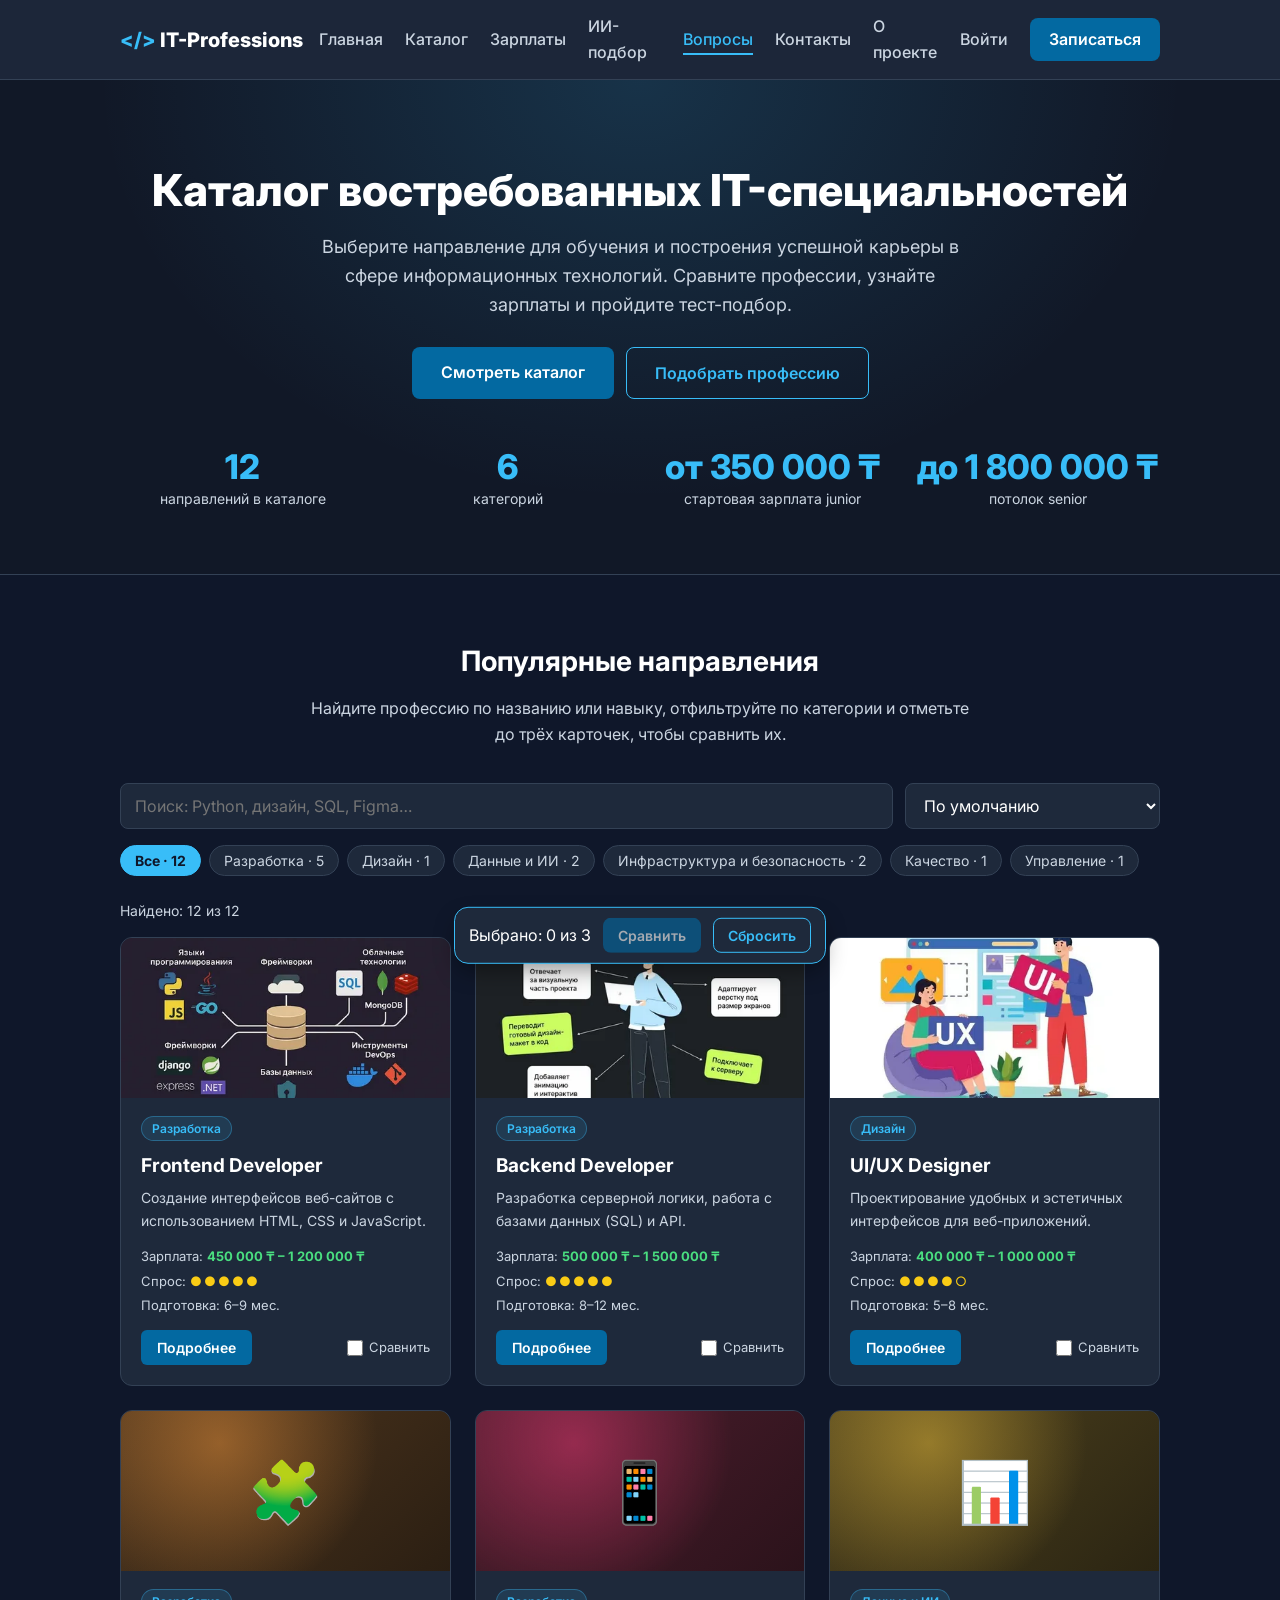
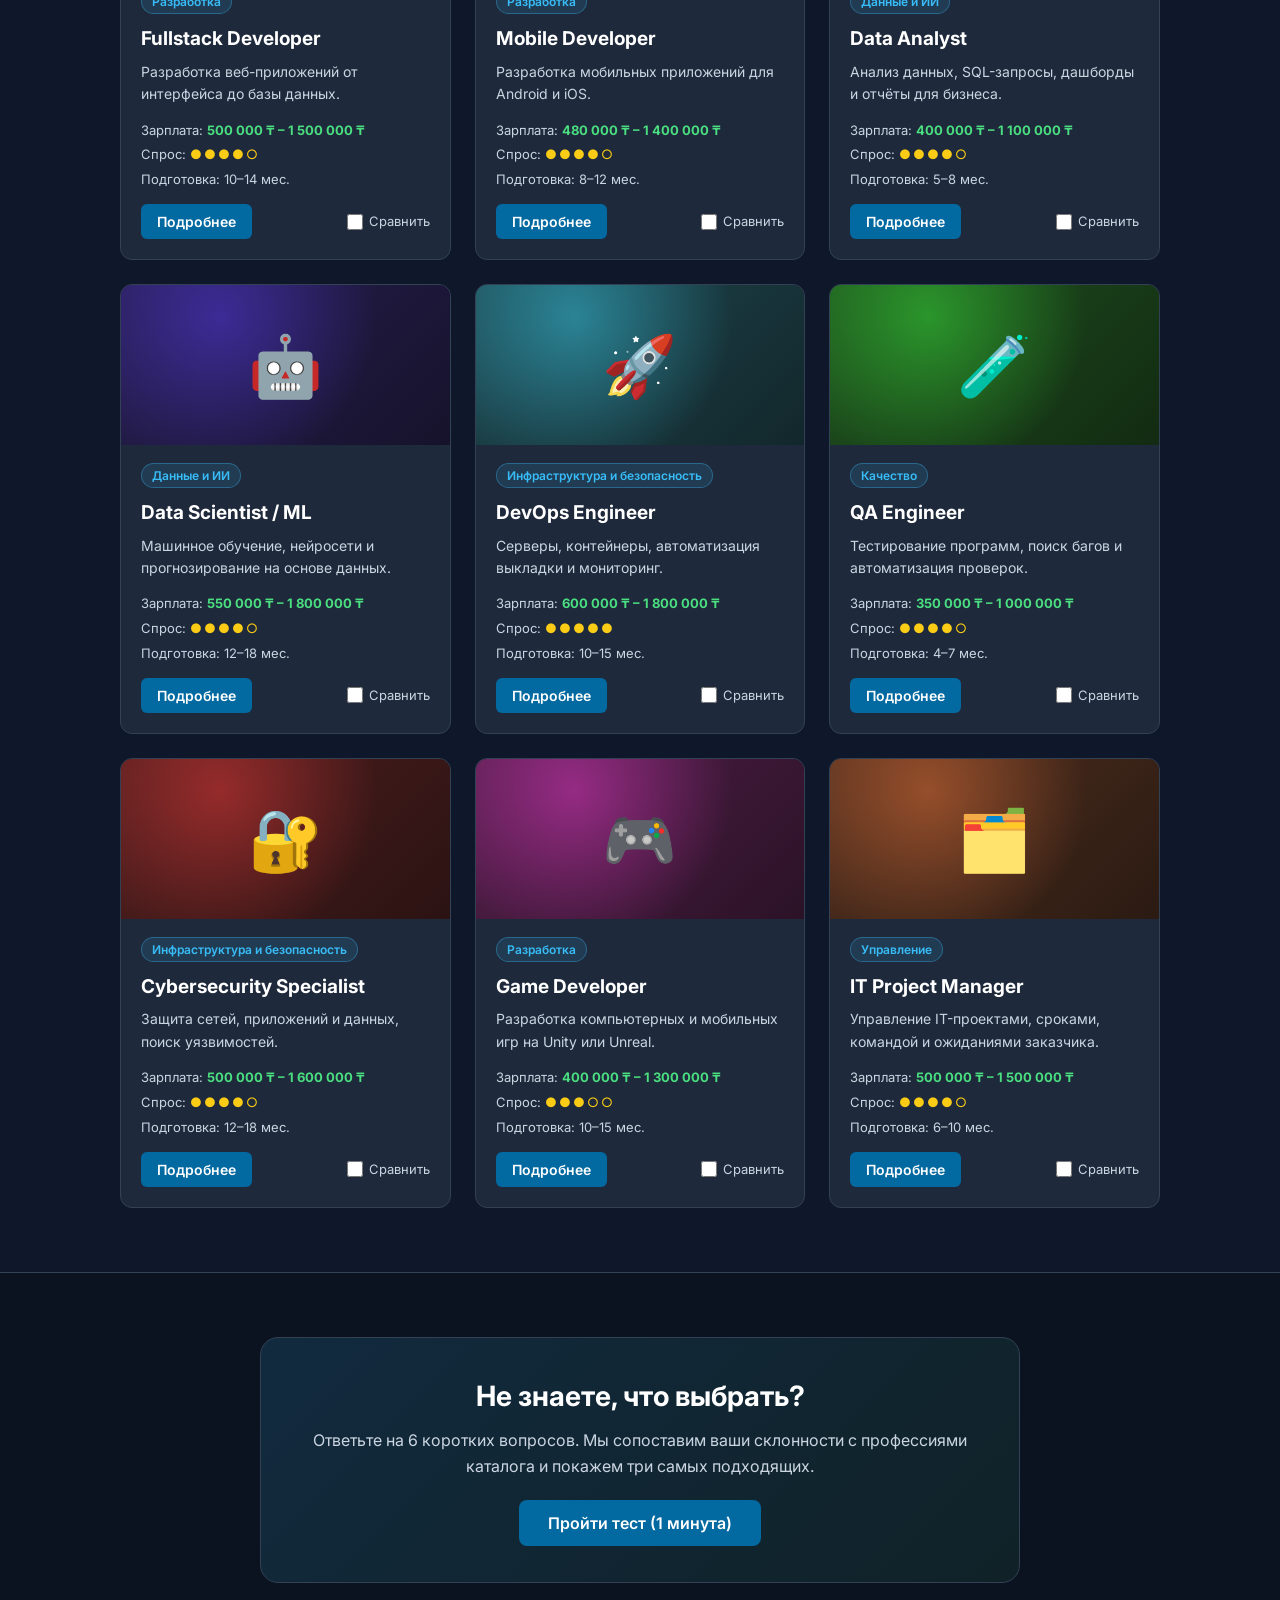
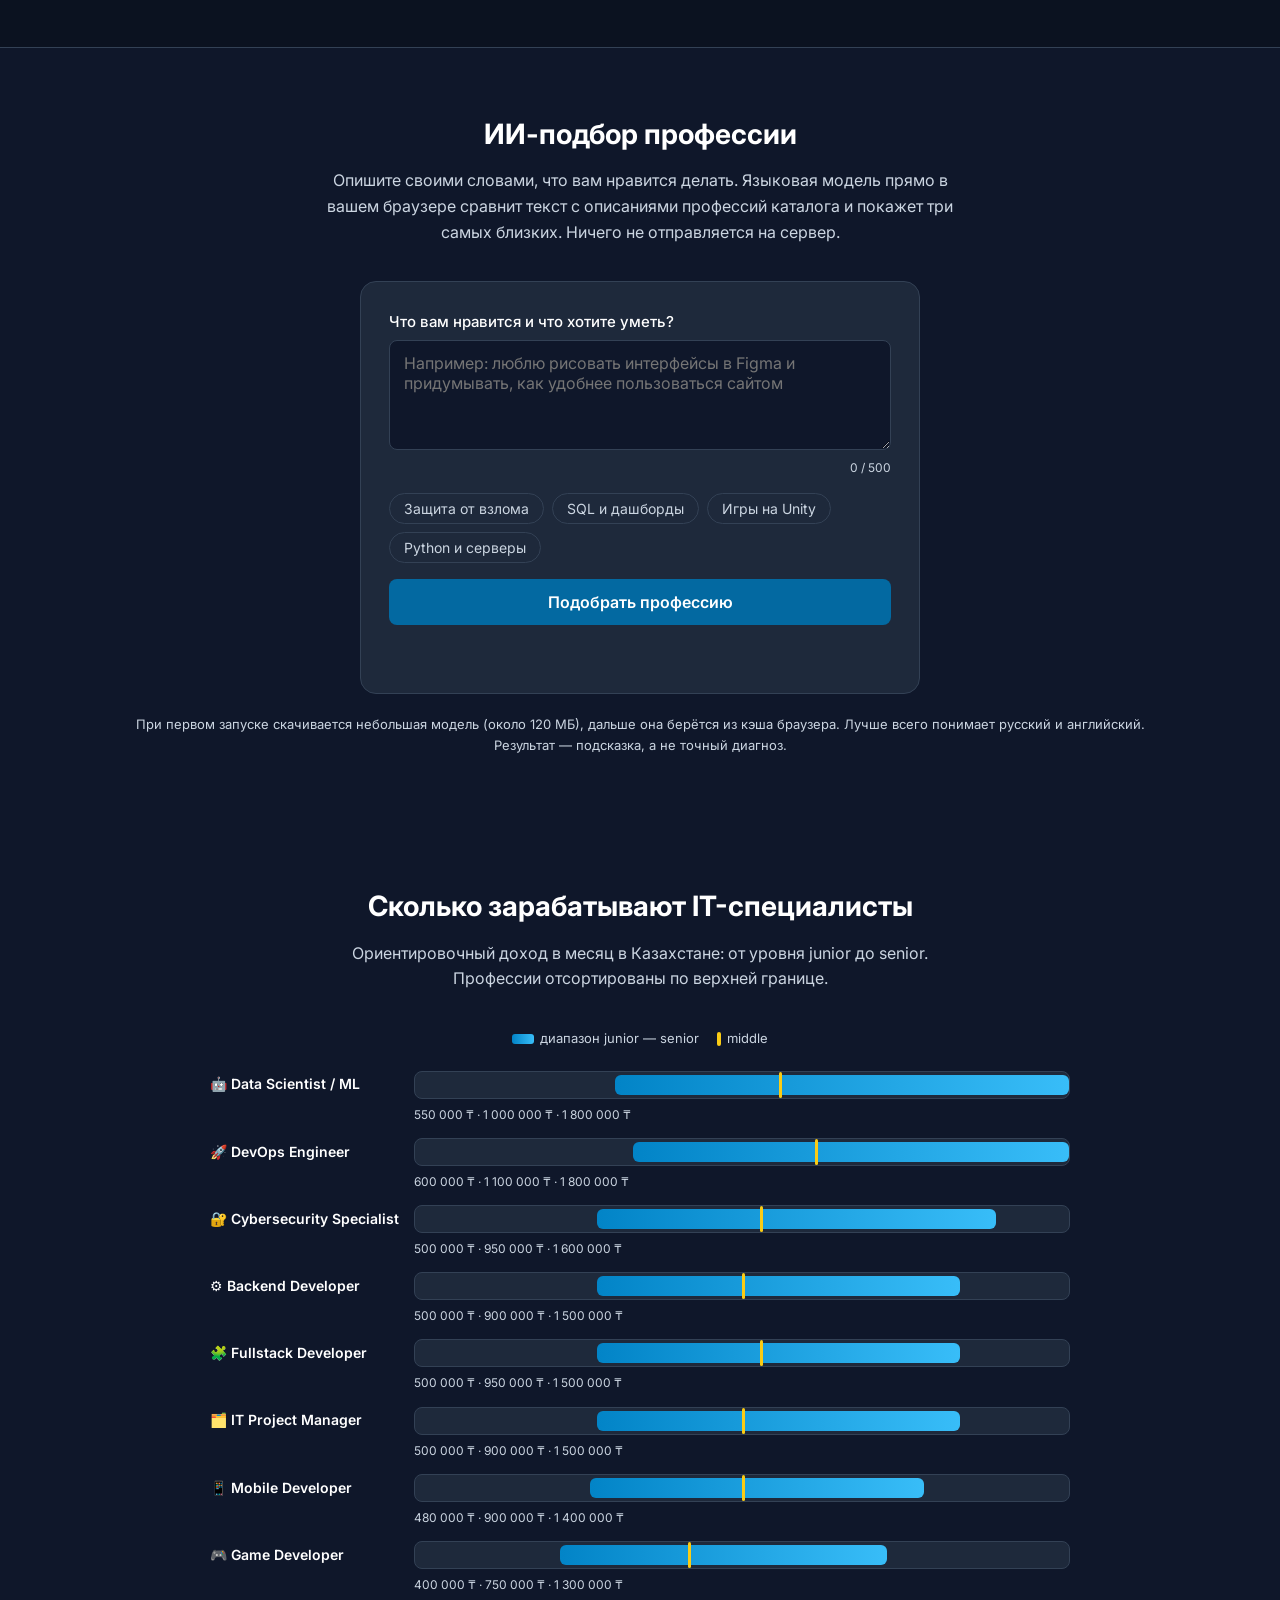
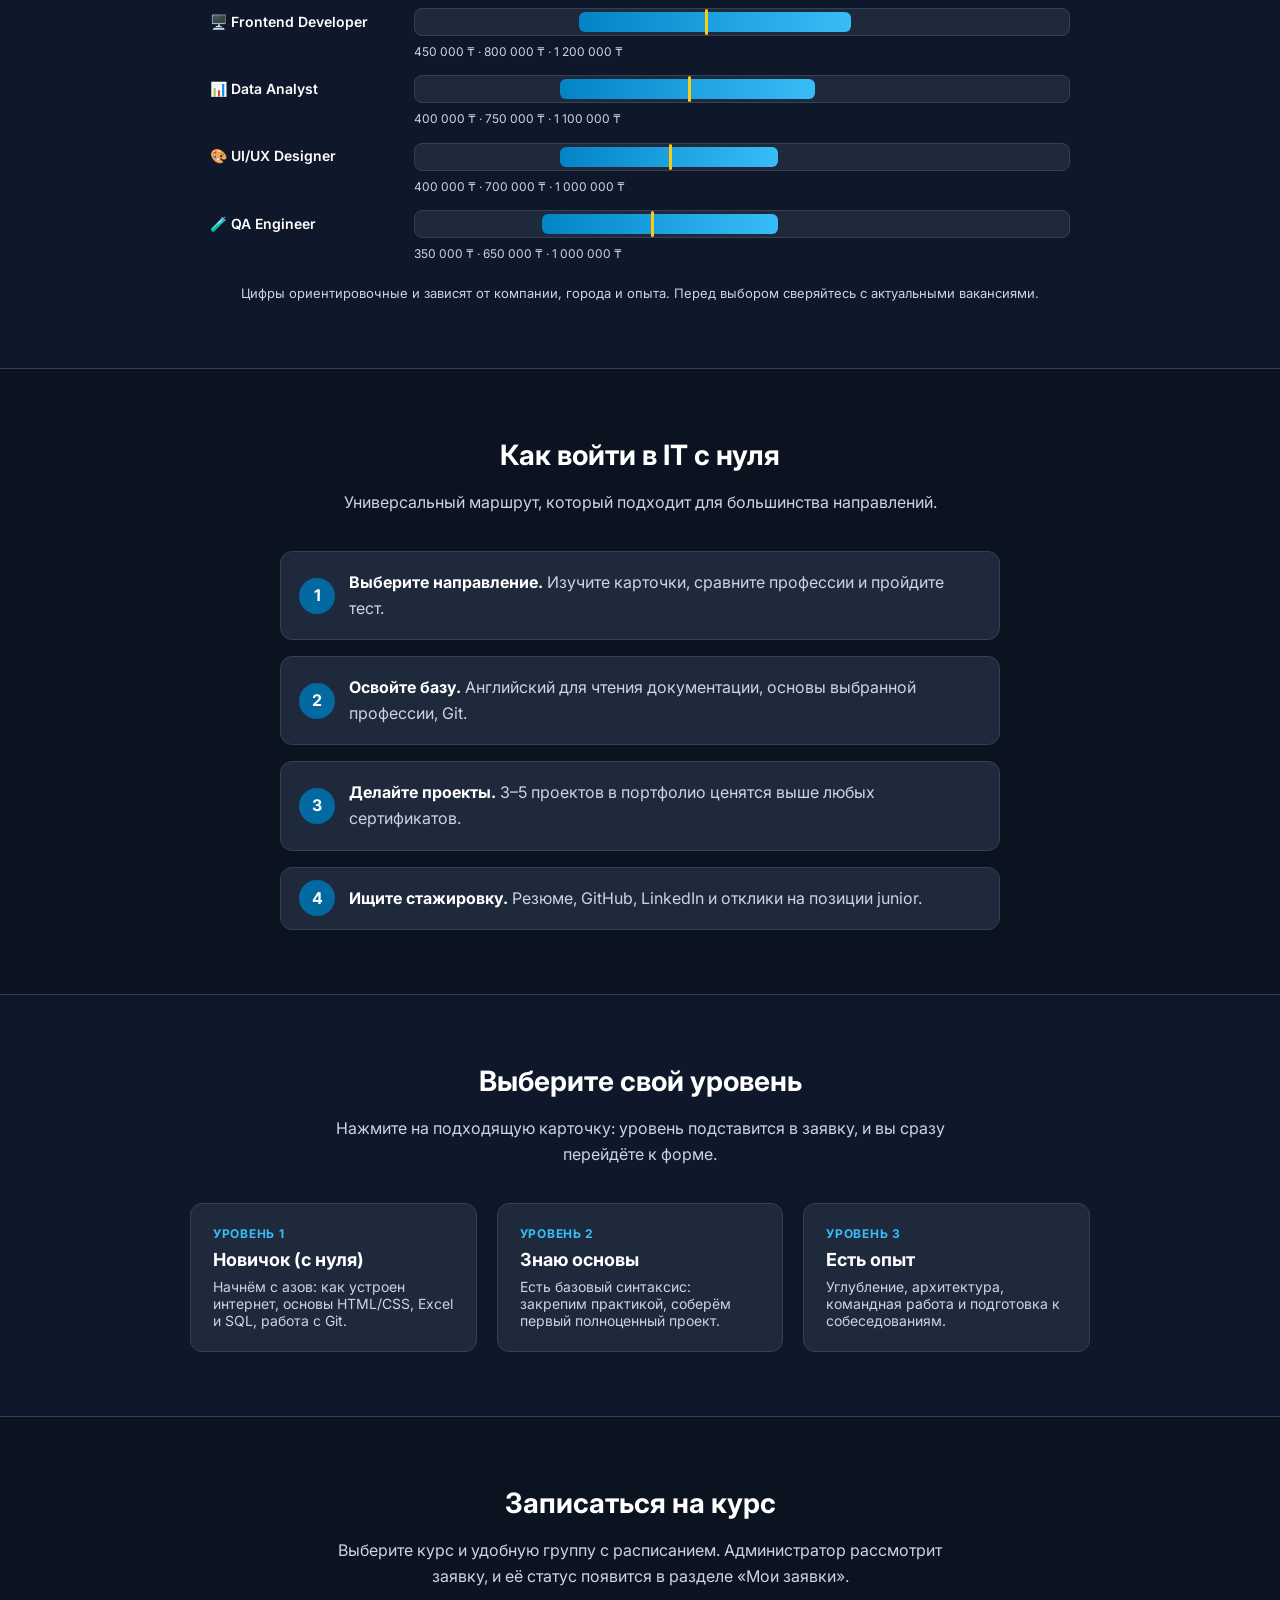
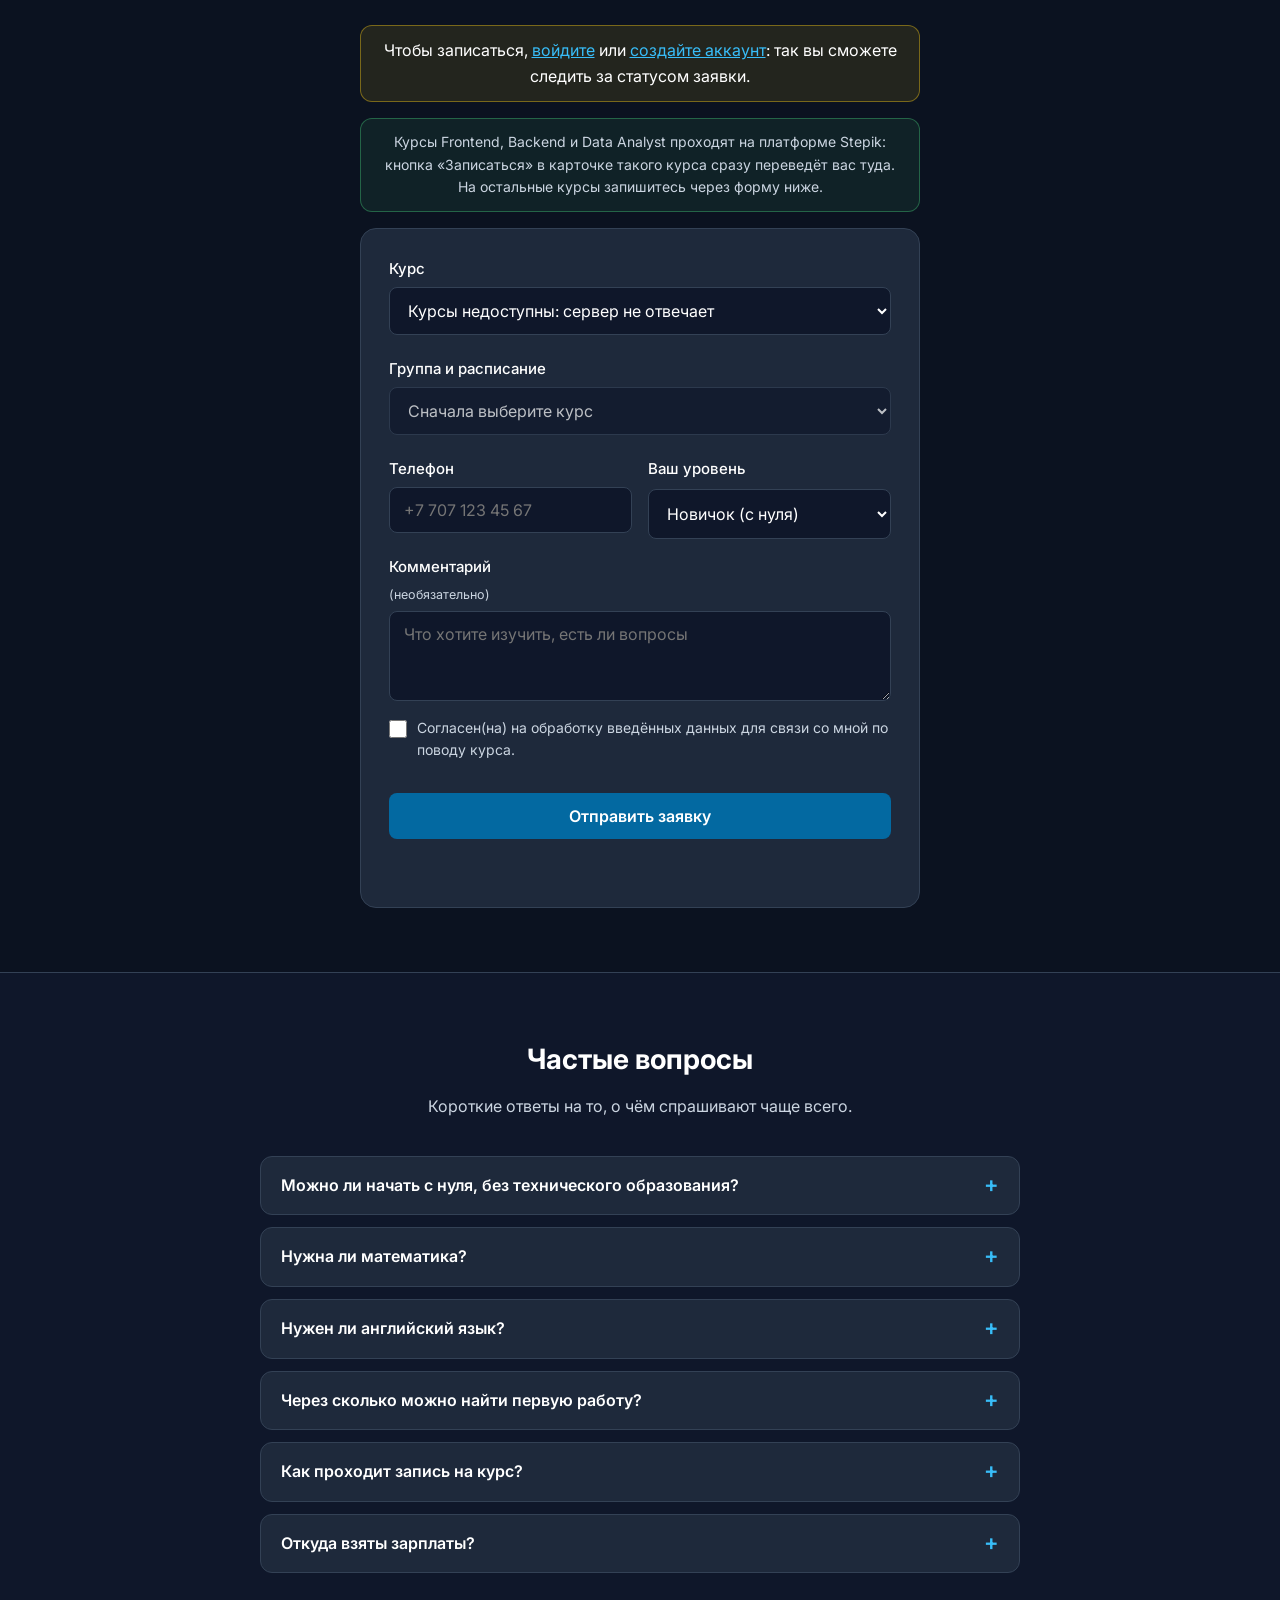
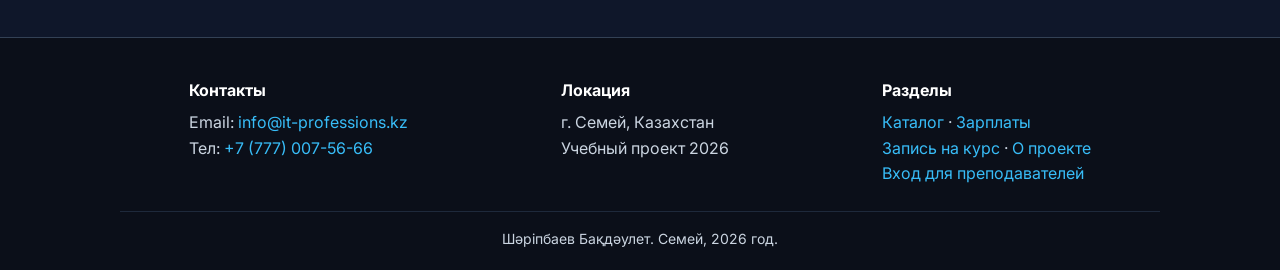
==== commit c34b47b1: "Update IT-Academy project: remove analytics, update AI and prices" ====
--- a/index.html
+++ b/index.html
@@ -6,6 +6,7 @@
   <meta name="description" content="Каталог IT-профессий: Frontend, Backend, UI/UX, Data, DevOps, QA и другие. Зарплаты, навыки, дорожные карты, подбор профессии и запись на курсы.">
   <meta name="theme-color" content="#0f172a">
   <title>Каталог IT-профессий — Главная</title>
+  <link rel="icon" href="favicon.svg" type="image/svg+xml">
   <link rel="stylesheet" href="style.css">
 </head>
 <body>
@@ -21,9 +22,11 @@
           <li><a href="index.html">Главная</a></li>
           <li><a href="#catalog">Каталог</a></li>
           <li><a href="#salaries">Зарплаты</a></li>
+          <li><a href="#ai-helper">ИИ-подбор</a></li>
           <li><a href="#faq">Вопросы</a></li>
           <li><a href="#contacts">Контакты</a></li>
           <li><a href="about.html">О проекте</a></li>
+          <li><a href="login.html" id="accountLink">Войти</a></li>
           <li><a class="button" href="#apply">Записаться</a></li>
         </ul>
       </nav>
@@ -81,6 +84,32 @@
       </div>
     </section>
 
+    <!-- ИИ-ПОДБОР (Transformers.js, работает в браузере) -->
+    <section class="section" id="ai-helper">
+      <div class="container">
+        <h2>ИИ-подбор профессии</h2>
+        <p class="section__lead">Опишите своими словами, что вам нравится делать. Языковая модель прямо в вашем браузере сравнит текст с описаниями профессий каталога и покажет три самых близких. Ничего не отправляется на сервер.</p>
+        <form class="form ai-box" id="aiForm" novalidate>
+          <label for="aiInput">Что вам нравится и что хотите уметь?
+            <textarea id="aiInput" name="interests" maxlength="500" rows="4" placeholder="Например: люблю рисовать интерфейсы в Figma и придумывать, как удобнее пользоваться сайтом"></textarea>
+          </label>
+          <div class="ai-meta"><span id="aiCount" aria-hidden="true">0 / 500</span></div>
+          <div class="ai-examples" role="group" aria-label="Примеры запросов">
+            <button type="button" class="chip" data-ai-example="Хочу защищать системы от взлома и искать уязвимости">Защита от взлома</button>
+            <button type="button" class="chip" data-ai-example="Нравится SQL, цифры и строить дашборды для бизнеса">SQL и дашборды</button>
+            <button type="button" class="chip" data-ai-example="Хочу делать игры на Unity и программировать механики">Игры на Unity</button>
+            <button type="button" class="chip" data-ai-example="Пишу сервер на Python, API и работаю с базами данных">Python и серверы</button>
+          </div>
+          <button type="submit" class="button" id="aiBtn">Подобрать профессию</button>
+          <div class="form-status error" id="aiError" role="alert" hidden></div>
+          <div class="ai-loader" id="aiLoader" hidden><progress id="aiProgress" max="100" aria-label="Загрузка модели"></progress></div>
+          <div class="form-status" id="aiStatus" role="status" aria-live="polite"></div>
+          <div id="aiResults" aria-live="polite" hidden></div>
+        </form>
+        <p class="note">При первом запуске скачивается небольшая модель (около 120 МБ), дальше она берётся из кэша браузера. Лучше всего понимает русский и английский. Результат — подсказка, а не точный диагноз.</p>
+      </div>
+    </section>
+
     <!-- ЗАРПЛАТЫ -->
     <section class="section" id="salaries">
       <div class="container">
@@ -110,15 +139,56 @@
     </section>
 
     <!-- КУРСҚА ЖАЗЫЛУ ФОРМАСЫ -->
-    <section class="section" id="apply">
+    <section class="section" id="levels">
+      <div class="container">
+        <h2>Выберите свой уровень</h2>
+        <p class="section__lead">Нажмите на подходящую карточку: уровень подставится в заявку, и вы сразу перейдёте к форме.</p>
+        <div class="levels" role="group" aria-label="Уровень подготовки">
+          <button class="level-card" type="button" data-level="Новичок (с нуля)">
+            <span class="level-card__tag">Уровень 1</span>
+            <strong>Новичок (с нуля)</strong>
+            <span>Начнём с азов: как устроен интернет, основы HTML/CSS, Excel и SQL, работа с Git.</span>
+          </button>
+          <button class="level-card" type="button" data-level="Знаю основы">
+            <span class="level-card__tag">Уровень 2</span>
+            <strong>Знаю основы</strong>
+            <span>Есть базовый синтаксис: закрепим практикой, соберём первый полноценный проект.</span>
+          </button>
+          <button class="level-card" type="button" data-level="Есть опыт">
+            <span class="level-card__tag">Уровень 3</span>
+            <strong>Есть опыт</strong>
+            <span>Углубление, архитектура, командная работа и подготовка к собеседованиям.</span>
+          </button>
+        </div>
+      </div>
+    </section>
+
+    <!-- КУРСҚА ЖАЗЫЛУ ФОРМАСЫ -->
+    <section class="section section--alt" id="apply">
       <div class="container">
         <h2>Записаться на курс</h2>
-        <p class="section__lead">Оставьте заявку, и мы свяжемся с вами по телефону, чтобы рассказать о программе и ближайшем старте группы.</p>
-
-        <form id="courseForm" class="form" novalidate>
-          <label>Имя и фамилия
-            <input type="text" id="studentName" name="name" placeholder="Например: Айдар Серіков" maxlength="80" autocomplete="name" required>
-            <span class="field-error" data-for="studentName"></span>
+        <p class="section__lead">Выберите курс и удобную группу с расписанием. Администратор рассмотрит заявку, и её статус появится в разделе «Мои заявки».</p>
+
+        <p class="login-notice" id="loginNotice" hidden>
+          Чтобы записаться, <a href="login.html?next=index.html">войдите</a> или <a href="login.html?mode=register&next=index.html">создайте аккаунт</a>:
+          так вы сможете следить за статусом заявки.
+        </p>
+
+        <p class="platform-note">Курсы Frontend, Backend и Data Analyst проходят на платформе Stepik: кнопка «Записаться» в карточке такого курса сразу переведёт вас туда. На остальные курсы запишитесь через форму ниже.</p>
+
+        <form id="apply-form" class="form" novalidate>
+          <label>Курс
+            <select id="selectedCourse" name="course" required>
+              <option value="" disabled selected>Выберите курс</option>
+            </select>
+            <span class="field-error" data-for="selectedCourse"></span>
+          </label>
+
+          <label>Группа и расписание
+            <select id="selectedGroup" name="group" required disabled>
+              <option value="" disabled selected>Сначала выберите курс</option>
+            </select>
+            <span class="field-error" data-for="selectedGroup"></span>
           </label>
 
           <div class="form__row">
@@ -126,20 +196,6 @@
               <input type="tel" id="studentPhone" name="phone" placeholder="+7 707 123 45 67" inputmode="tel" autocomplete="tel" required>
               <span class="field-error" data-for="studentPhone"></span>
             </label>
-            <label>Email <small>(необязательно)</small>
-              <input type="email" id="studentEmail" name="email" placeholder="name@example.com" maxlength="120" autocomplete="email">
-              <span class="field-error" data-for="studentEmail"></span>
-            </label>
-          </div>
-
-          <label>Курс
-            <select id="selectedCourse" name="course" required>
-              <option value="" disabled selected>Выберите курс</option>
-            </select>
-            <span class="field-error" data-for="selectedCourse"></span>
-          </label>
-
-          <div class="form__row">
             <label>Ваш уровень
               <select id="studentLevel" name="level">
                 <option>Новичок (с нуля)</option>
@@ -147,14 +203,6 @@
                 <option>Есть опыт</option>
               </select>
             </label>
-            <label>Удобное время для звонка
-              <select id="contactTime" name="contact_time">
-                <option>Любое время</option>
-                <option>Утром (9–12)</option>
-                <option>Днём (12–17)</option>
-                <option>Вечером (17–21)</option>
-              </select>
-            </label>
           </div>
 
           <label>Комментарий <small>(необязательно)</small>
@@ -177,7 +225,7 @@
     </section>
 
     <!-- FAQ -->
-    <section class="section section--alt" id="faq">
+    <section class="section" id="faq">
       <div class="container">
         <h2>Частые вопросы</h2>
         <p class="section__lead">Короткие ответы на то, о чём спрашивают чаще всего.</p>
@@ -200,7 +248,7 @@
           </details>
           <details>
             <summary>Как проходит запись на курс?</summary>
-            <p>Вы заполняете форму выше. Заявка сохраняется в базе данных, после этого мы связываемся с вами в удобное время и рассказываем о программе.</p>
+            <p>Вы входите в аккаунт, выбираете курс и группу с расписанием и отправляете заявку. Администратор одобряет её, когда в группе есть место. Статус виден в разделе «Мои заявки».</p>
           </details>
           <details>
             <summary>Откуда взяты зарплаты?</summary>
@@ -259,6 +307,7 @@
           <h4>Разделы</h4>
           <p><a href="#catalog">Каталог</a> · <a href="#salaries">Зарплаты</a></p>
           <p><a href="#apply">Запись на курс</a> · <a href="about.html">О проекте</a></p>
+          <p><a href="/teacher">Вход для преподавателей</a></p>
         </div>
       </div>
       <div class="footer__bottom">
@@ -268,6 +317,8 @@
   </footer>
 
   <script src="data.js"></script>
+  <script src="auth.js"></script>
   <script src="script.js"></script>
+  <script src="ai.js"></script>
 </body>
 </html>
--- a/style.css
+++ b/style.css
@@ -1153,7 +1153,7 @@
 
 .filters {
   display: grid;
-  grid-template-columns: 2fr 1fr 1fr auto;
+  grid-template-columns: 2fr 1fr 1fr 1fr auto;
   gap: 12px;
   margin: 24px 0 14px;
 }
@@ -1276,3 +1276,157 @@
   .filters { grid-template-columns: 1fr; }
   .bar-row { grid-template-columns: 110px 1fr 30px; }
 }
+
+
+/* ---------- ВЫБОР УРОВНЯ ---------- */
+.levels {
+  display: grid;
+  grid-template-columns: repeat(auto-fit, minmax(240px, 1fr));
+  gap: 20px;
+  max-width: 900px;
+  margin: 0 auto;
+}
+
+.level-card {
+  display: grid;
+  gap: 8px;
+  text-align: left;
+  background: var(--bg-card);
+  color: var(--text-muted);
+  border: 1px solid var(--border-color);
+  border-radius: var(--radius);
+  padding: 22px;
+  font-family: inherit;
+  font-size: 14px;
+  cursor: pointer;
+  transition: transform 0.2s, border-color 0.2s;
+}
+
+.level-card strong { color: #fff; font-size: 18px; }
+.level-card__tag { color: var(--accent); font-size: 12px; font-weight: 700; text-transform: uppercase; letter-spacing: 0.06em; }
+.level-card:hover { transform: translateY(-4px); border-color: var(--accent); }
+.level-card[aria-pressed="true"] { border-color: var(--accent); box-shadow: 0 0 0 2px rgba(56, 189, 248, 0.35); }
+
+
+/* ---------- ВХОД / РЕГИСТРАЦИЯ ---------- */
+.tabs { display: flex; gap: 8px; justify-content: center; margin-bottom: 18px; }
+.tab {
+  background: var(--bg-card); color: var(--text-muted); border: 1px solid var(--border-color);
+  border-radius: 999px; padding: 8px 20px; font-family: inherit; font-size: 15px; cursor: pointer;
+}
+.tab[aria-selected="true"] { background: var(--accent); border-color: var(--accent); color: #0f172a; font-weight: 700; }
+code { font-family: ui-monospace, Consolas, monospace; font-size: 0.92em; }
+
+[hidden] { display: none !important; }
+
+
+/* ---------- ЦЕНЫ, ГРУППЫ, РОЛИ (IT-Academy) ---------- */
+.price { color: var(--accent-green); font-weight: 700; }
+.muted { color: var(--text-muted); }
+
+.group-list { display: grid; gap: 10px; margin-top: 8px; }
+.group-row {
+  display: flex; justify-content: space-between; align-items: center; gap: 12px;
+  background: var(--bg-main); border: 1px solid var(--border-color); border-radius: 10px; padding: 10px 14px;
+}
+.group-row span { display: block; font-size: 13px; color: var(--text-muted); }
+
+.pill--pending { background: rgba(250, 204, 21, 0.18); color: var(--accent-yellow); }
+.pill--approved { background: rgba(74, 222, 128, 0.18); color: var(--accent-green); }
+
+.login-notice {
+  max-width: 560px; margin: 0 auto 16px; padding: 12px 16px; text-align: center;
+  background: rgba(250, 204, 21, 0.1); border: 1px solid rgba(250, 204, 21, 0.4); border-radius: var(--radius);
+}
+
+/* панели и формы в админке / кабинете преподавателя */
+.panel { background: var(--bg-card); border: 1px solid var(--border-color); border-radius: var(--radius); padding: 20px; margin-bottom: 24px; }
+.panel h3 { margin-bottom: 12px; font-size: 18px; }
+.panel-form { display: grid; grid-template-columns: repeat(auto-fit, minmax(190px, 1fr)); gap: 12px; align-items: end; }
+.panel-form label { display: grid; gap: 6px; font-size: 14px; color: var(--text-muted); }
+.panel-form input, .panel-form select, .panel-form textarea {
+  background: var(--bg-main); color: #fff; border: 1px solid var(--border-color); border-radius: 8px;
+  padding: 10px 12px; font-family: inherit; font-size: 15px; width: 100%;
+}
+.panel-form .wide { grid-column: 1 / -1; }
+.row-actions { display: flex; gap: 8px; flex-wrap: wrap; }
+.tabs--left { justify-content: flex-start; flex-wrap: wrap; }
+.group-card { background: var(--bg-card); border: 1px solid var(--border-color); border-radius: var(--radius); padding: 20px; margin-bottom: 24px; }
+.group-card__head { display: flex; justify-content: space-between; gap: 12px; flex-wrap: wrap; margin-bottom: 4px; }
+.group-card h3 { margin: 0; }
+.table td small { color: var(--text-muted); display: block; }
+.tile { overflow: hidden; }
+.tile .stat__number { font-size: clamp(22px, 2.6vw, 30px); overflow-wrap: anywhere; }
+#msg { margin-bottom: 14px; }
+
+/* ---------- Расписание преподавателя / «Мои курсы» ---------- */
+.week { display: grid; grid-template-columns: repeat(7, minmax(0, 1fr)); gap: 8px; }
+.week__day { background: var(--bg-main); border: 1px solid var(--border-color); border-radius: 10px; padding: 10px; min-height: 90px; }
+.week__day h4 { font-size: 13px; color: var(--text-muted); margin-bottom: 8px; }
+.week__day--on h4 { color: var(--accent); }
+.week__item { display: block; background: rgba(56, 189, 248, 0.12); border-left: 3px solid var(--accent); border-radius: 6px; padding: 4px 8px; margin-bottom: 6px; font-size: 13px; color: #fff; text-decoration: none; }
+.week__item b { display: block; color: var(--accent); }
+.course-card { background: var(--bg-card); border: 1px solid var(--accent-green); border-radius: var(--radius); padding: 20px; }
+.course-card h3 { margin-bottom: 4px; }
+@media (max-width: 820px) { .week { grid-template-columns: 1fr 1fr; } }
+/* Админ панельдегі select және input өрістерінің түсін қараңғы дизайнға сәйкестендіру */
+.panel-form select, 
+.panel-form input[type="date"], 
+.panel-form input[type="number"], 
+.panel-form input[type="text"],
+.filters select {
+  background-color: #1a2234 !important;
+  color: #ffffff !important;
+  border-color: #2e3b55 !important;
+}
+
+/* Ашылмалы тізім option элементтерінің фоны */
+.panel-form select option {
+  background-color: #1a2234 !important;
+  color: #ffffff !important;
+}
+
+/* ---------- Оплата, внешние курсы ---------- */
+.pill--paid { background: rgba(74, 222, 128, 0.18); color: var(--accent-green); }
+.pill--unpaid { background: rgba(248, 113, 113, 0.18); color: var(--danger); }
+.pill--payment-pending { background: rgba(250, 204, 21, 0.18); color: var(--accent-yellow); }
+.platform-note { max-width: 560px; margin: 0 auto 16px; padding: 12px 16px; text-align: center; color: var(--text-muted);
+  background: rgba(74, 222, 128, 0.08); border: 1px solid rgba(74, 222, 128, 0.35); border-radius: var(--radius); font-size: 14px; }
+
+/* ---------- Аналитика ---------- */
+.hero--compact { padding: 56px 0 44px; }
+
+/* ---------- ИИ-подбор ---------- */
+.ai-box textarea { min-height: 110px; }
+.ai-meta { text-align: right; color: var(--text-muted); font-size: 12px; margin-top: -8px; }
+.ai-examples { display: flex; flex-wrap: wrap; gap: 8px; }
+#aiResults .result-item { margin-top: 12px; }
+#aiResults .note { text-align: left; }
+.ai-loader { width: 100%; }
+.ai-loader[hidden] { display: none; }
+.ai-loader progress { width: 100%; height: 8px; accent-color: var(--accent); }
+.ai-box button[type="submit"] { width: 100%; }
+.ai-box, .ai-box * { min-width: 0; overflow-wrap: anywhere; }
+#aiError[hidden] { display: none; }
+@media (max-width: 400px) {
+  .form { padding: 18px 14px; }
+  .ai-examples .chip { font-size: 13px; padding: 6px 10px; }
+}
+
+/* Шапка: пунктов меню много, на ноутбуках 821–1180 px делаем компактнее, чтобы не появлялась горизонтальная прокрутка */
+@media (min-width: 821px) and (max-width: 1180px) {
+  .header nav ul { gap: 12px; }
+  .header nav a:not(.button) { font-size: 14px; }
+  .header .button { padding: 8px 12px; font-size: 14px; }
+  .logo { font-size: 18px; }
+}
+@media (min-width: 821px) and (max-width: 1000px) {
+  .burger { display: block; }
+  .header nav { display: none; position: absolute; left: 0; right: 0; top: 100%; background: var(--bg-card); border-bottom: 1px solid var(--border-color); padding: 12px 20px 18px; }
+  .header nav.open { display: block; }
+  .header nav ul { flex-direction: column; align-items: flex-start; gap: 14px; }
+}
+
+/* Крупные цифры в блоках статистики не должны выталкивать страницу за край экрана (360 px и ниже) */
+.stat__number { font-size: clamp(19px, 3.4vw, 34px); overflow-wrap: anywhere; }
+.stat__label { overflow-wrap: anywhere; }
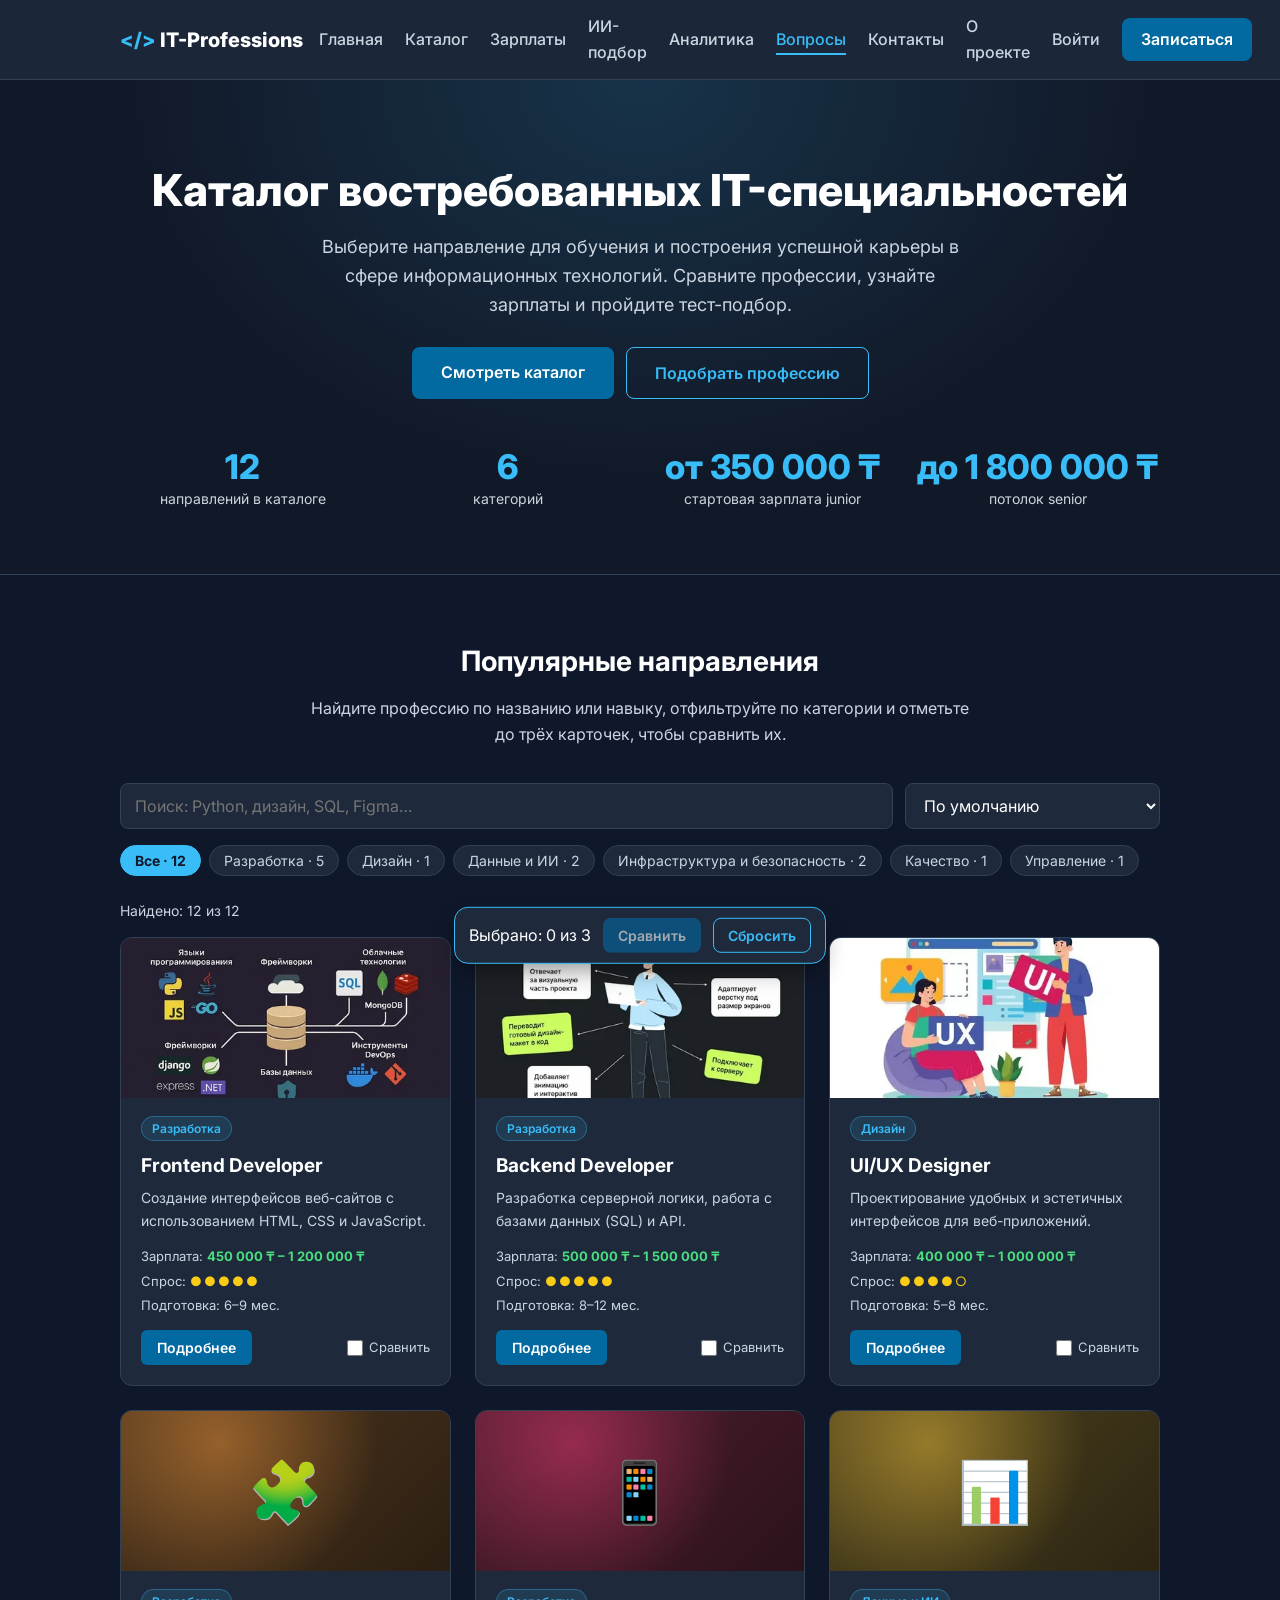
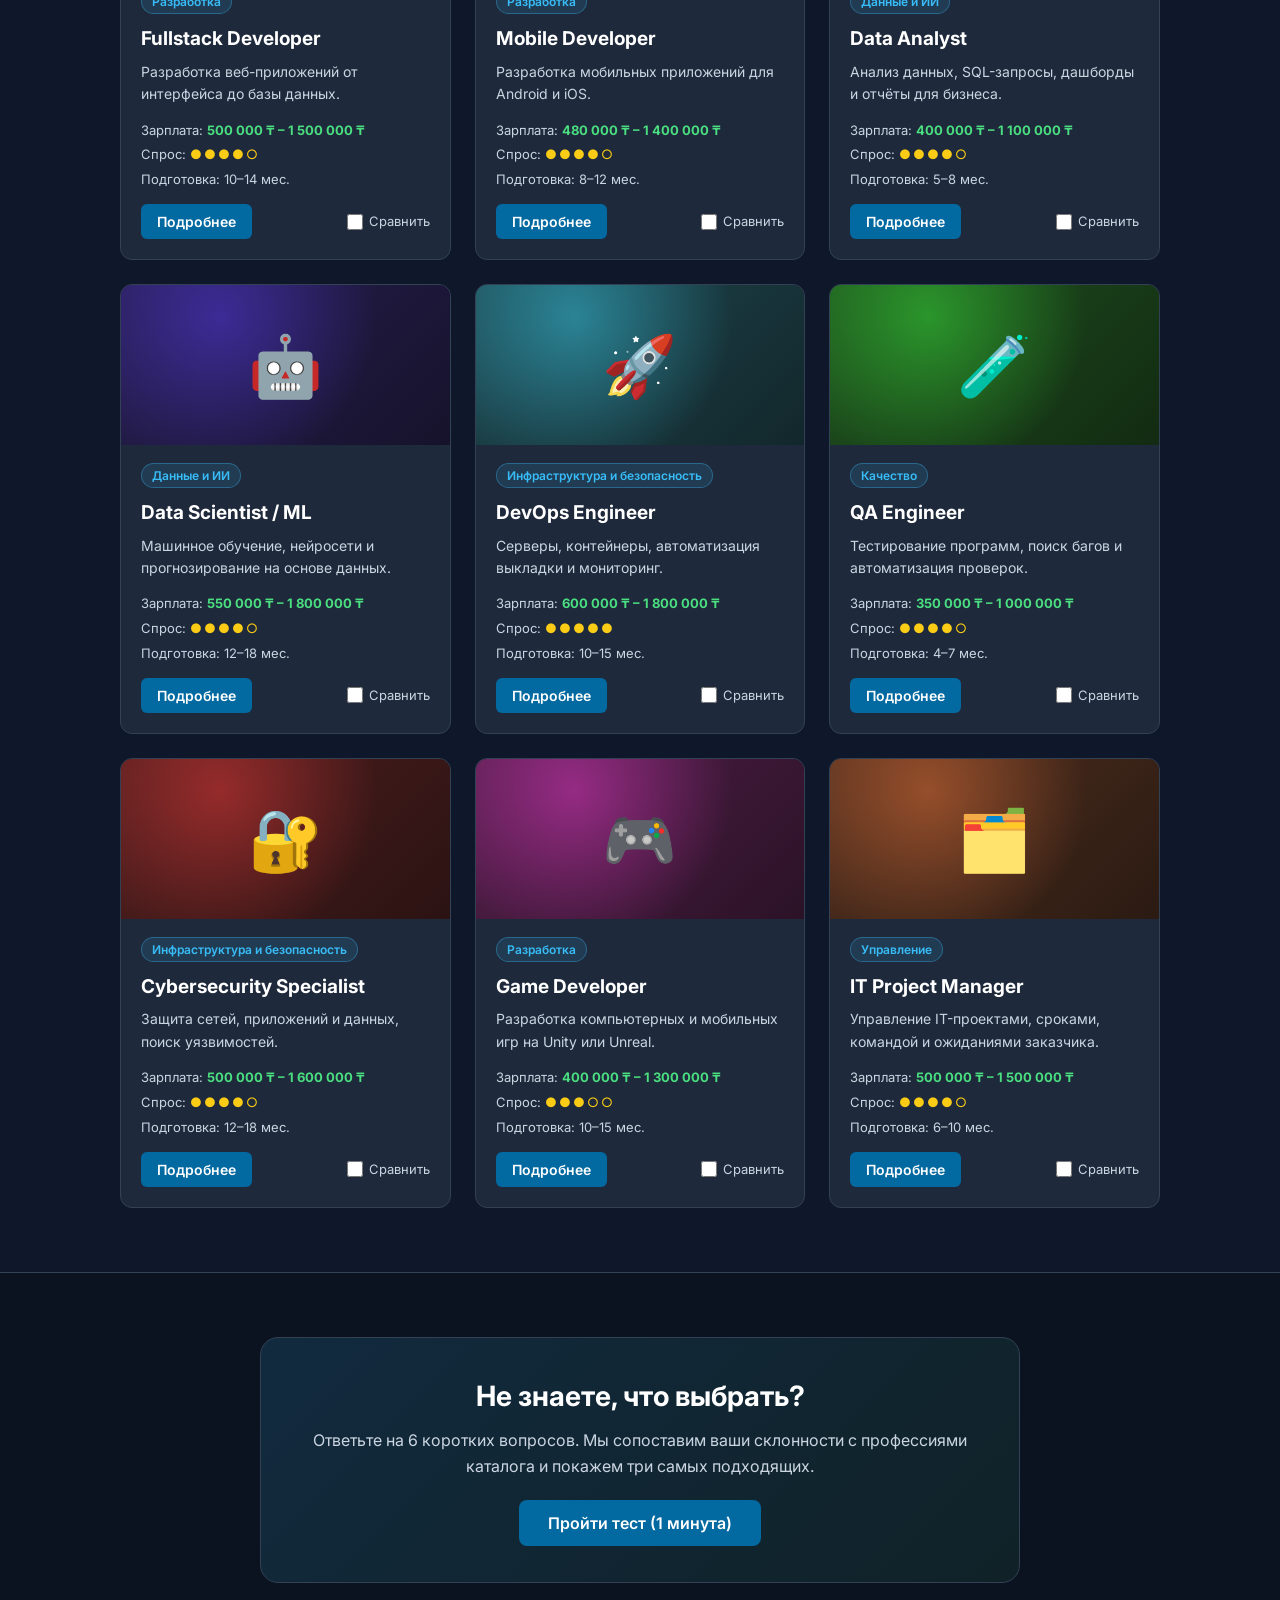
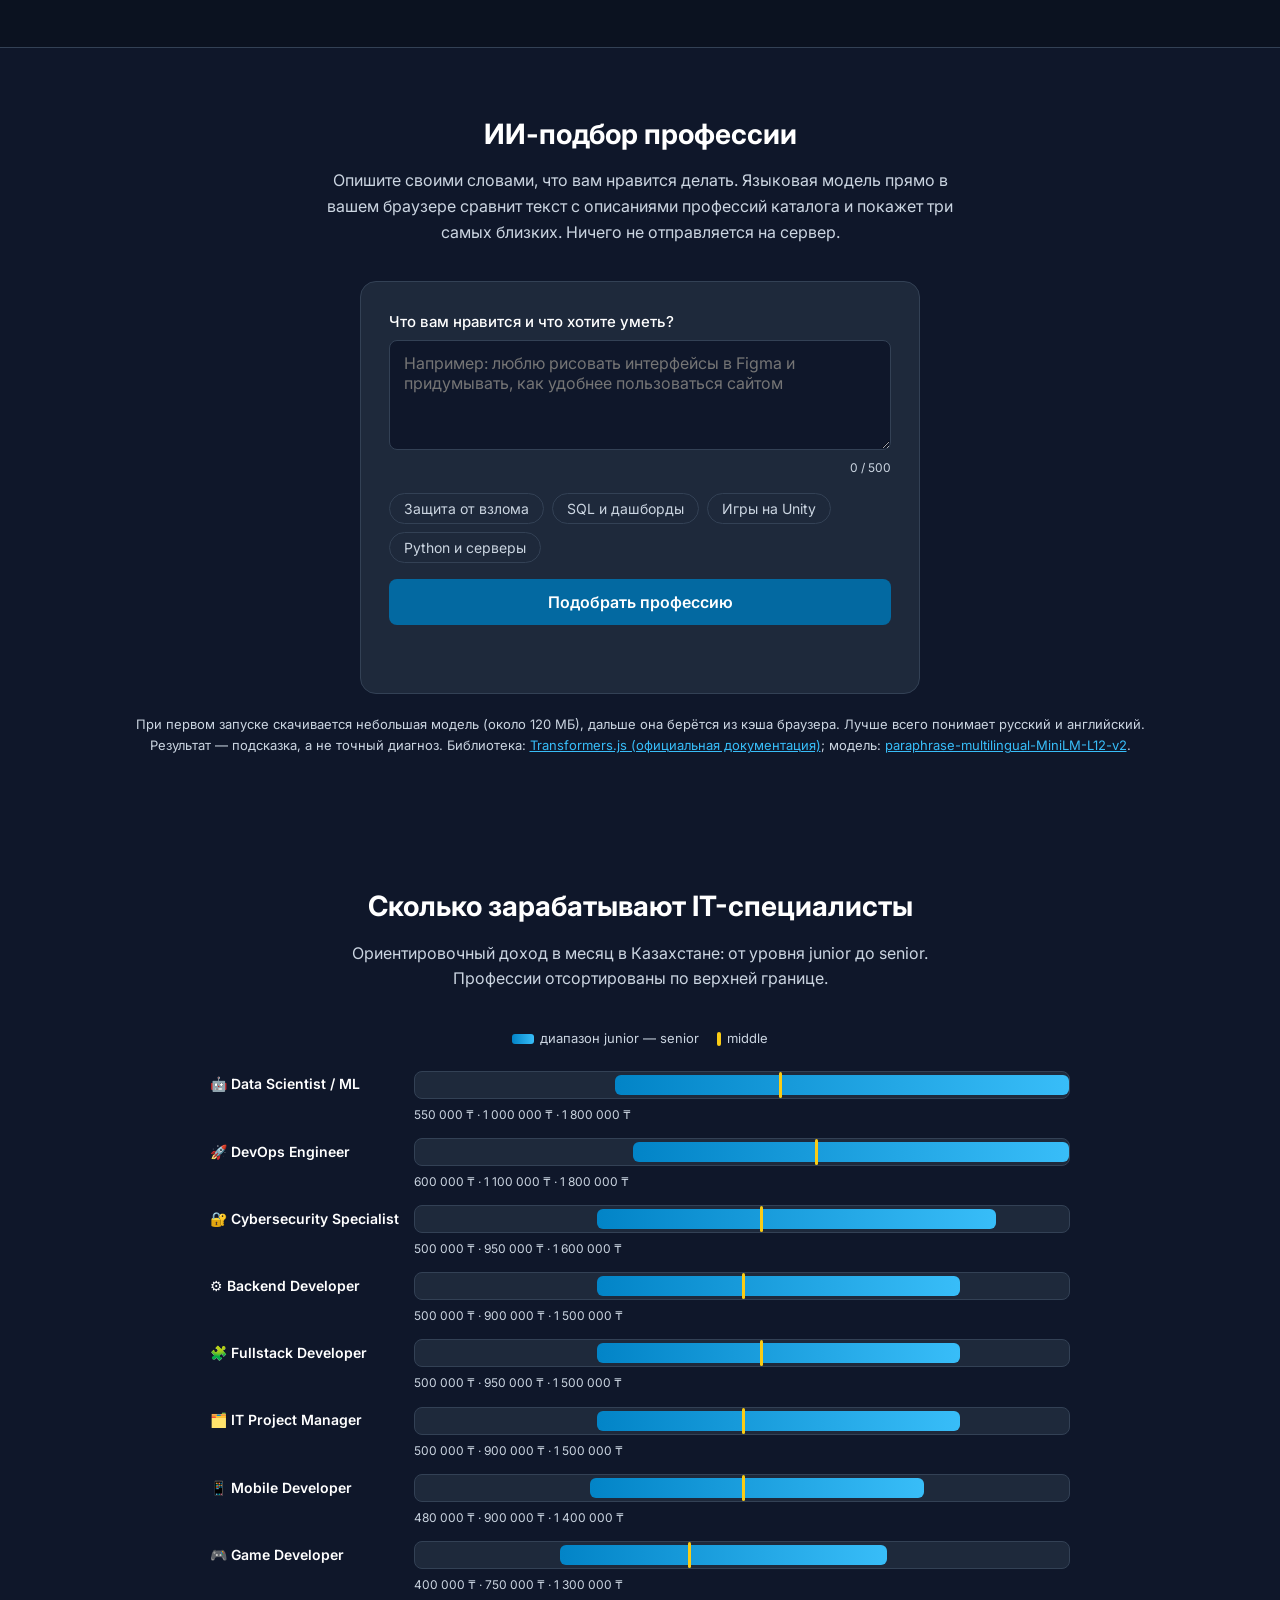
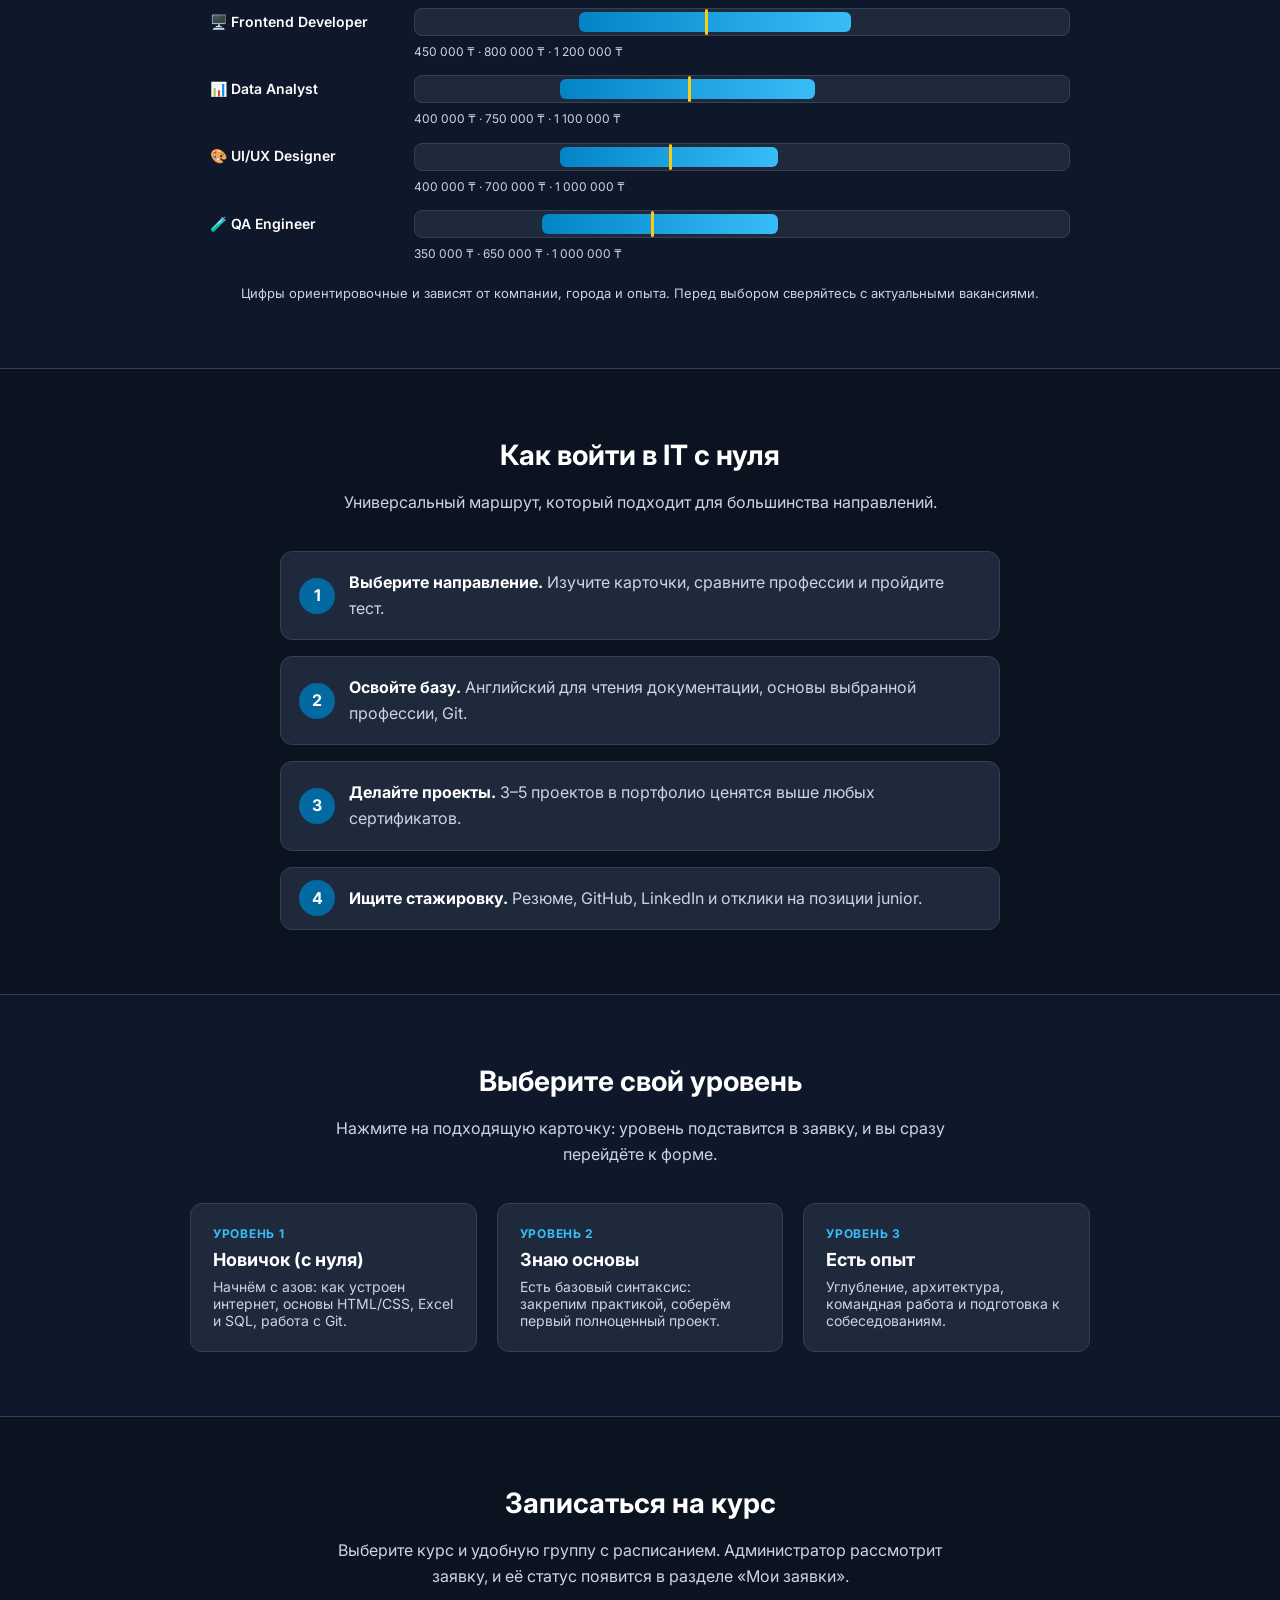
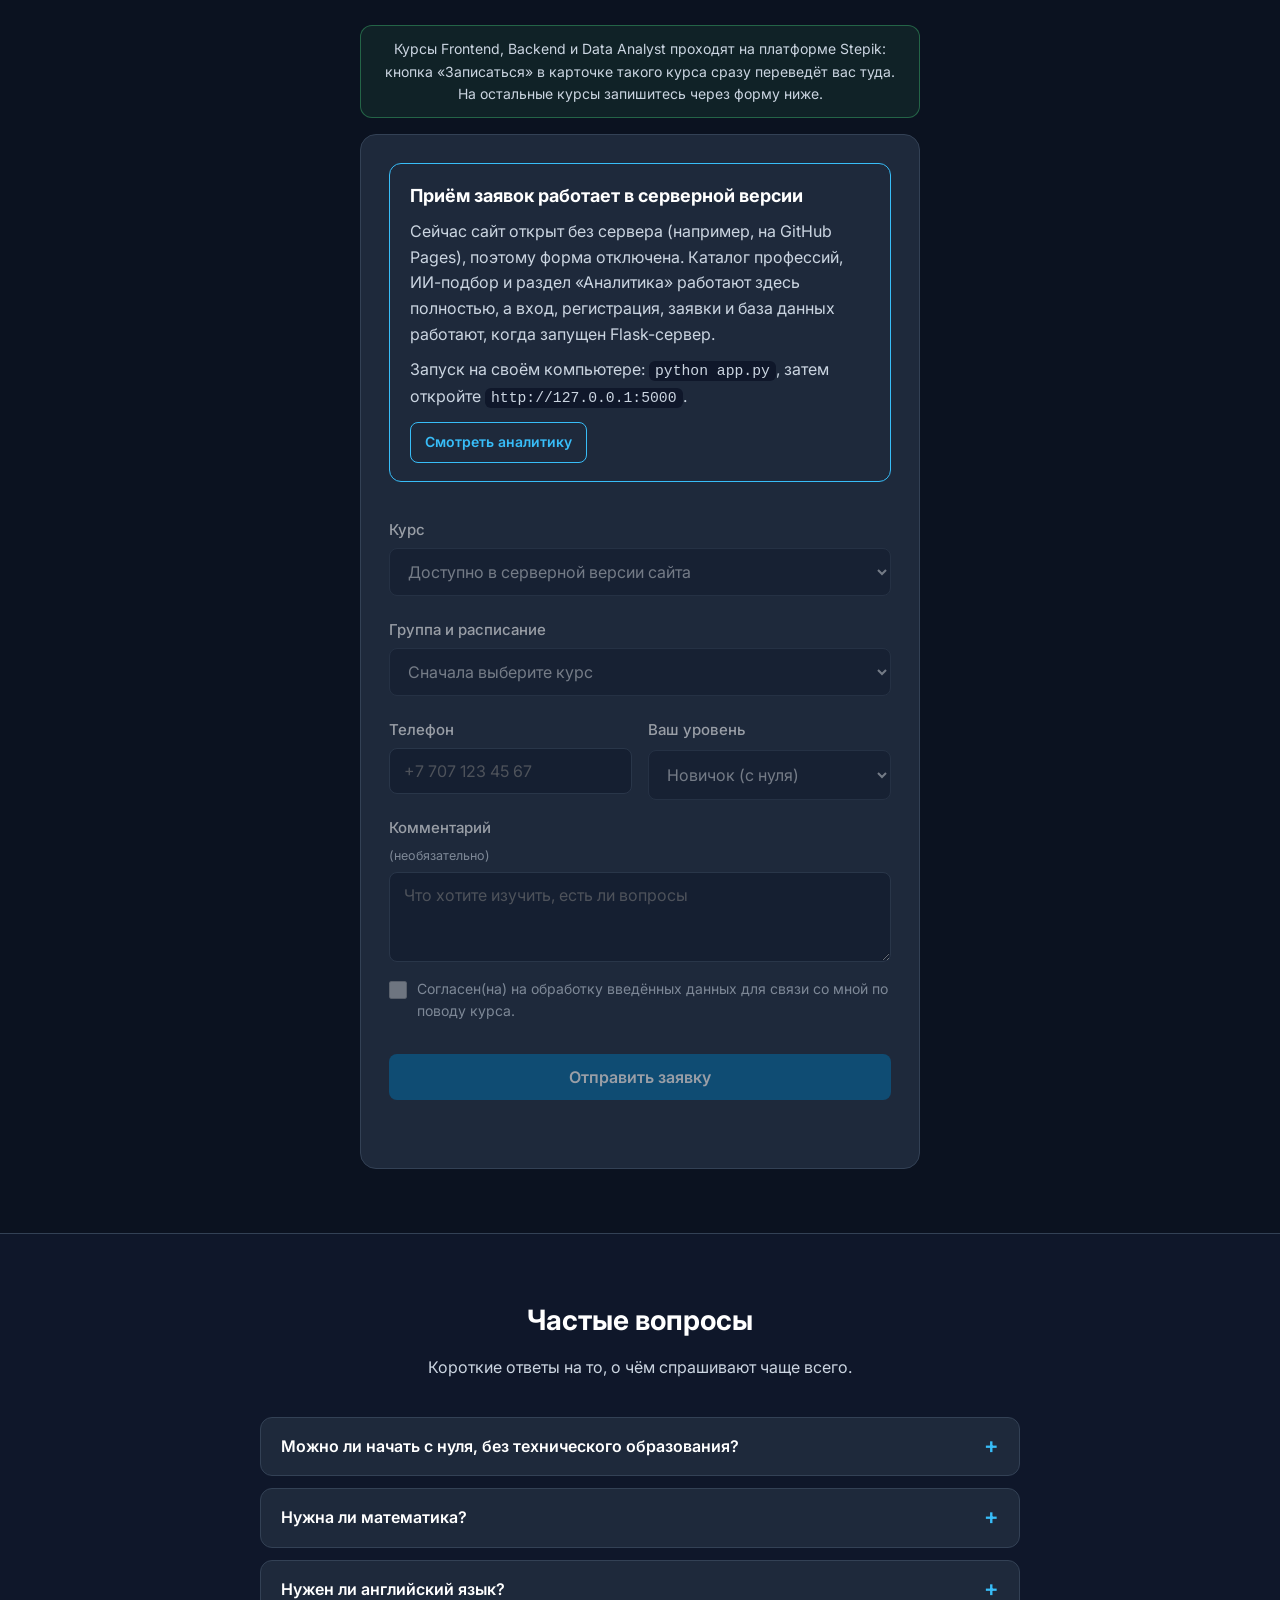
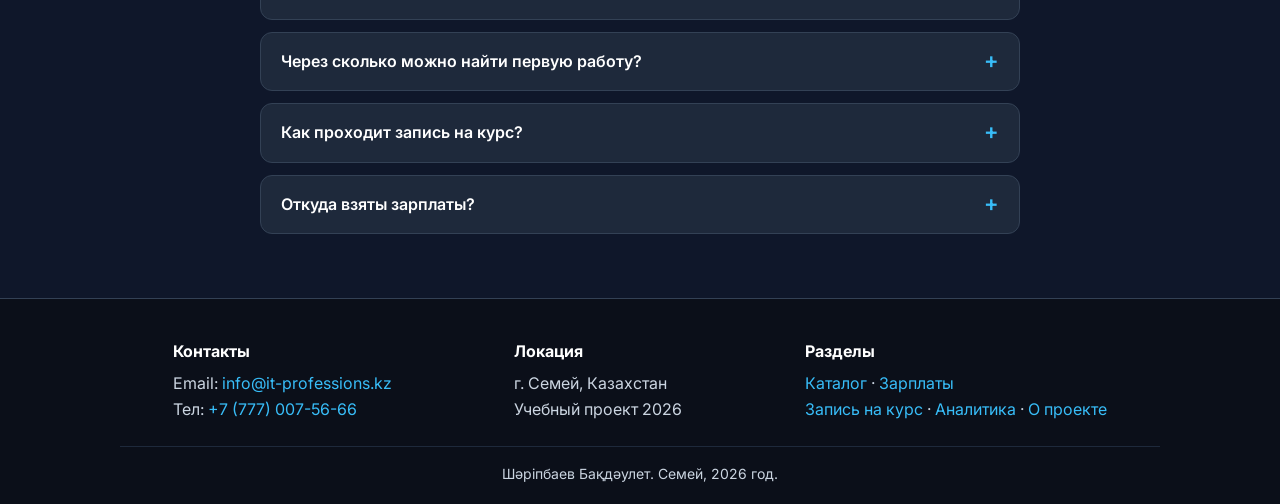
==== commit 99fabf8c: "Add files via upload" ====
--- a/index.html
+++ b/index.html
@@ -8,6 +8,21 @@
   <title>Каталог IT-профессий — Главная</title>
   <link rel="icon" href="favicon.svg" type="image/svg+xml">
   <link rel="stylesheet" href="style.css">
+  <style>
+    .static-notice { background: var(--bg-card); border: 1px solid var(--accent); border-radius: var(--radius); padding: 18px 20px; margin-bottom: 20px; }
+    .static-notice h3 { font-size: 18px; margin-bottom: 8px; }
+    .static-notice p { color: var(--text-muted); margin-bottom: 10px; }
+    .static-notice .modal__actions { display: flex; flex-wrap: wrap; gap: 10px; margin-top: 12px; }
+    .static-notice code { background: var(--bg-main); padding: 2px 6px; border-radius: 6px; }
+    #apply-form.is-static label, #apply-form.is-static .check, #apply-form.is-static #submitBtn { opacity: .55; }
+  </style>
+  <script>
+    // Ссылки для статического режима (GitHub Pages). Впишите свои адреса:
+    window.SITE_CONFIG = {
+      serverUrl: '',   // например 'https://ваш-логин.pythonanywhere.com' (серверная версия с входом и заявками)
+      repoUrl: ''      // например 'https://github.com/ваш-логин/ваш-репозиторий'
+    };
+  </script>
 </head>
 <body>
   <a class="skip-link" href="#catalog">К каталогу</a>
@@ -23,6 +38,7 @@
           <li><a href="#catalog">Каталог</a></li>
           <li><a href="#salaries">Зарплаты</a></li>
           <li><a href="#ai-helper">ИИ-подбор</a></li>
+          <li><a href="analytics.html">Аналитика</a></li>
           <li><a href="#faq">Вопросы</a></li>
           <li><a href="#contacts">Контакты</a></li>
           <li><a href="about.html">О проекте</a></li>
@@ -106,7 +122,7 @@
           <div class="form-status" id="aiStatus" role="status" aria-live="polite"></div>
           <div id="aiResults" aria-live="polite" hidden></div>
         </form>
-        <p class="note">При первом запуске скачивается небольшая модель (около 120 МБ), дальше она берётся из кэша браузера. Лучше всего понимает русский и английский. Результат — подсказка, а не точный диагноз.</p>
+        <p class="note">При первом запуске скачивается небольшая модель (около 120 МБ), дальше она берётся из кэша браузера. Лучше всего понимает русский и английский. Результат — подсказка, а не точный диагноз. Библиотека: <a href="https://huggingface.co/docs/transformers.js" target="_blank" rel="noopener">Transformers.js (официальная документация)</a>; модель: <a href="https://huggingface.co/Xenova/paraphrase-multilingual-MiniLM-L12-v2" target="_blank" rel="noopener">paraphrase-multilingual-MiniLM-L12-v2</a>.</p>
       </div>
     </section>
 
@@ -177,6 +193,16 @@
         <p class="platform-note">Курсы Frontend, Backend и Data Analyst проходят на платформе Stepik: кнопка «Записаться» в карточке такого курса сразу переведёт вас туда. На остальные курсы запишитесь через форму ниже.</p>
 
         <form id="apply-form" class="form" novalidate>
+          <div class="static-notice" id="staticNotice" role="status" hidden>
+            <h3>Приём заявок работает в серверной версии</h3>
+            <p>Сейчас сайт открыт без сервера (например, на GitHub Pages), поэтому форма отключена. Каталог профессий, ИИ-подбор и раздел «Аналитика» работают здесь полностью, а вход, регистрация, заявки и база данных работают, когда запущен Flask-сервер.</p>
+            <p>Запуск на своём компьютере: <code>python app.py</code>, затем откройте <code>http://127.0.0.1:5000</code>.</p>
+            <div class="modal__actions">
+              <a class="button button--small" id="serverLink" href="#" hidden>Открыть серверную версию</a>
+              <a class="button button--small button--ghost" id="repoLink" href="#" target="_blank" rel="noopener" hidden>Исходный код на GitHub</a>
+              <a class="button button--small button--ghost" href="analytics.html">Смотреть аналитику</a>
+            </div>
+          </div>
           <label>Курс
             <select id="selectedCourse" name="course" required>
               <option value="" disabled selected>Выберите курс</option>
@@ -306,8 +332,8 @@
         <div>
           <h4>Разделы</h4>
           <p><a href="#catalog">Каталог</a> · <a href="#salaries">Зарплаты</a></p>
-          <p><a href="#apply">Запись на курс</a> · <a href="about.html">О проекте</a></p>
-          <p><a href="/teacher">Вход для преподавателей</a></p>
+          <p><a href="#apply">Запись на курс</a> · <a href="analytics.html">Аналитика</a> · <a href="about.html">О проекте</a></p>
+          <p><a href="/teacher" id="teacherLink">Вход для преподавателей</a></p>
         </div>
       </div>
       <div class="footer__bottom">
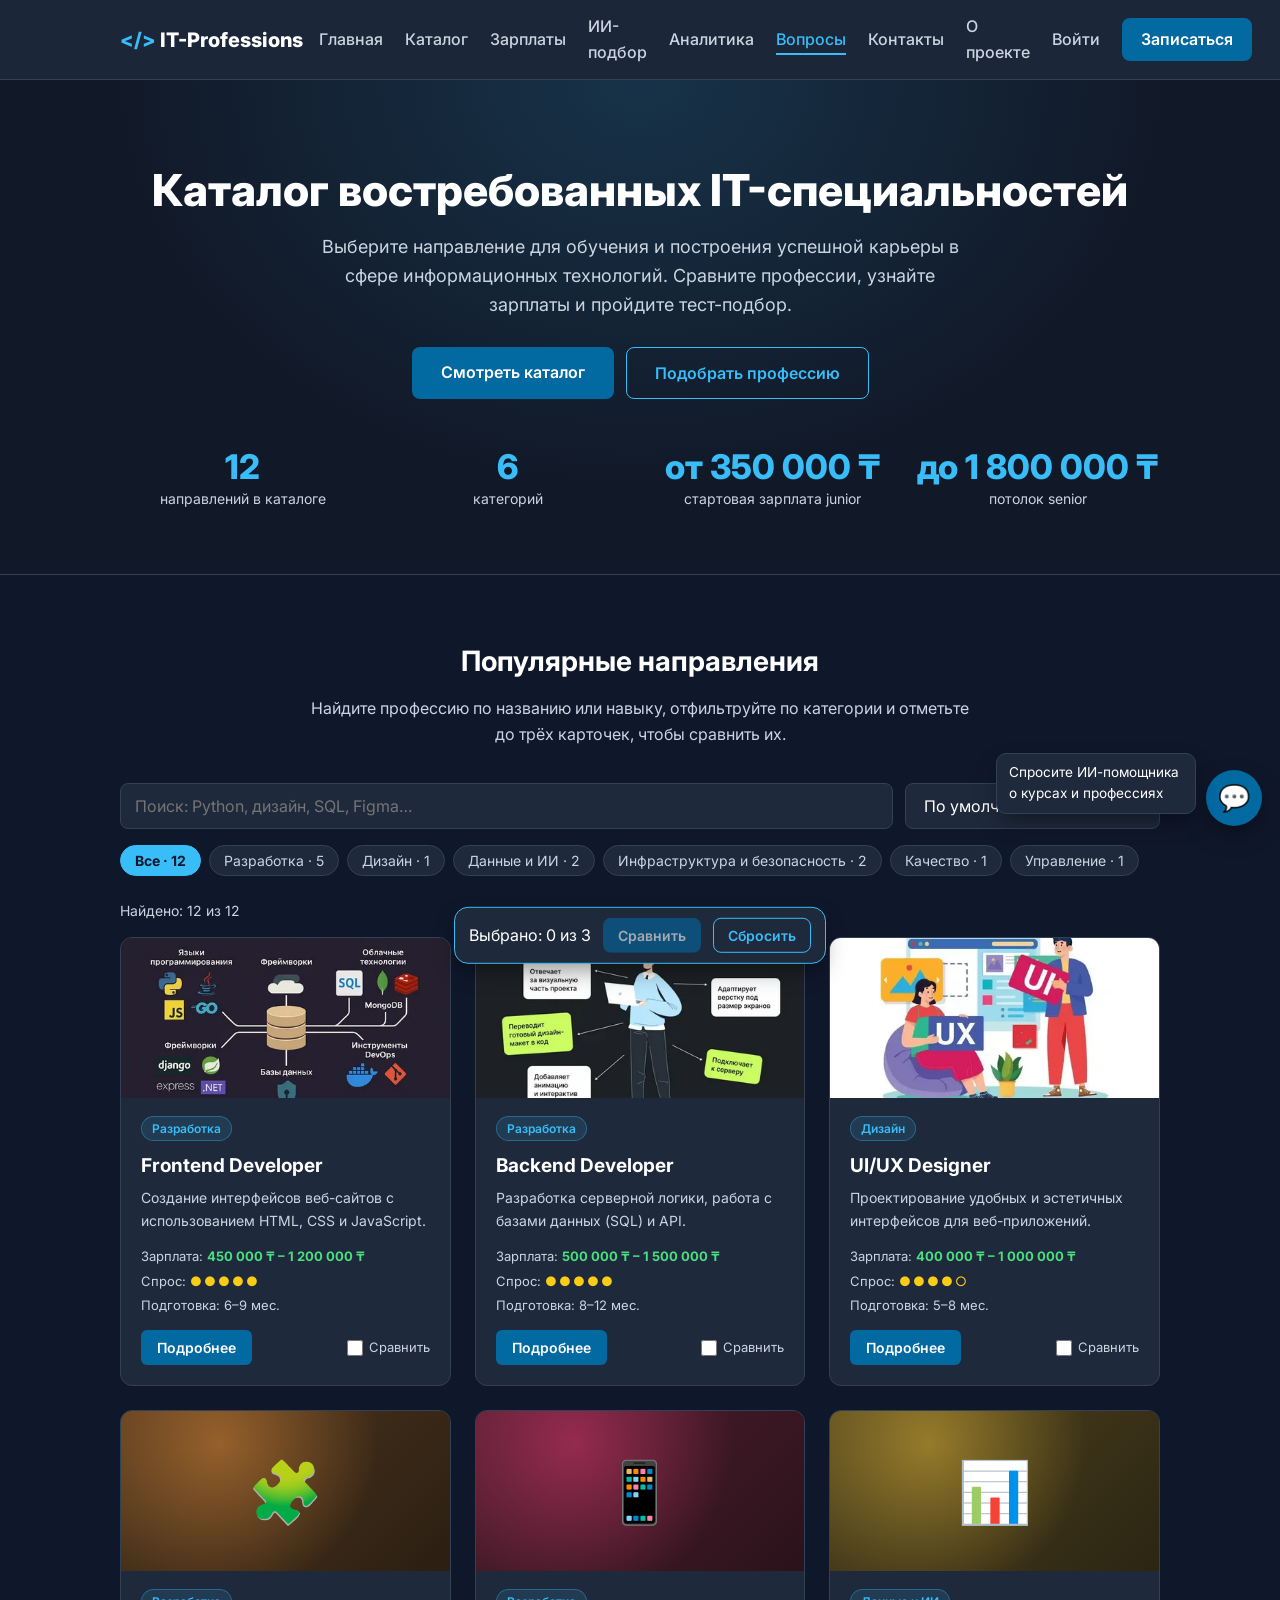
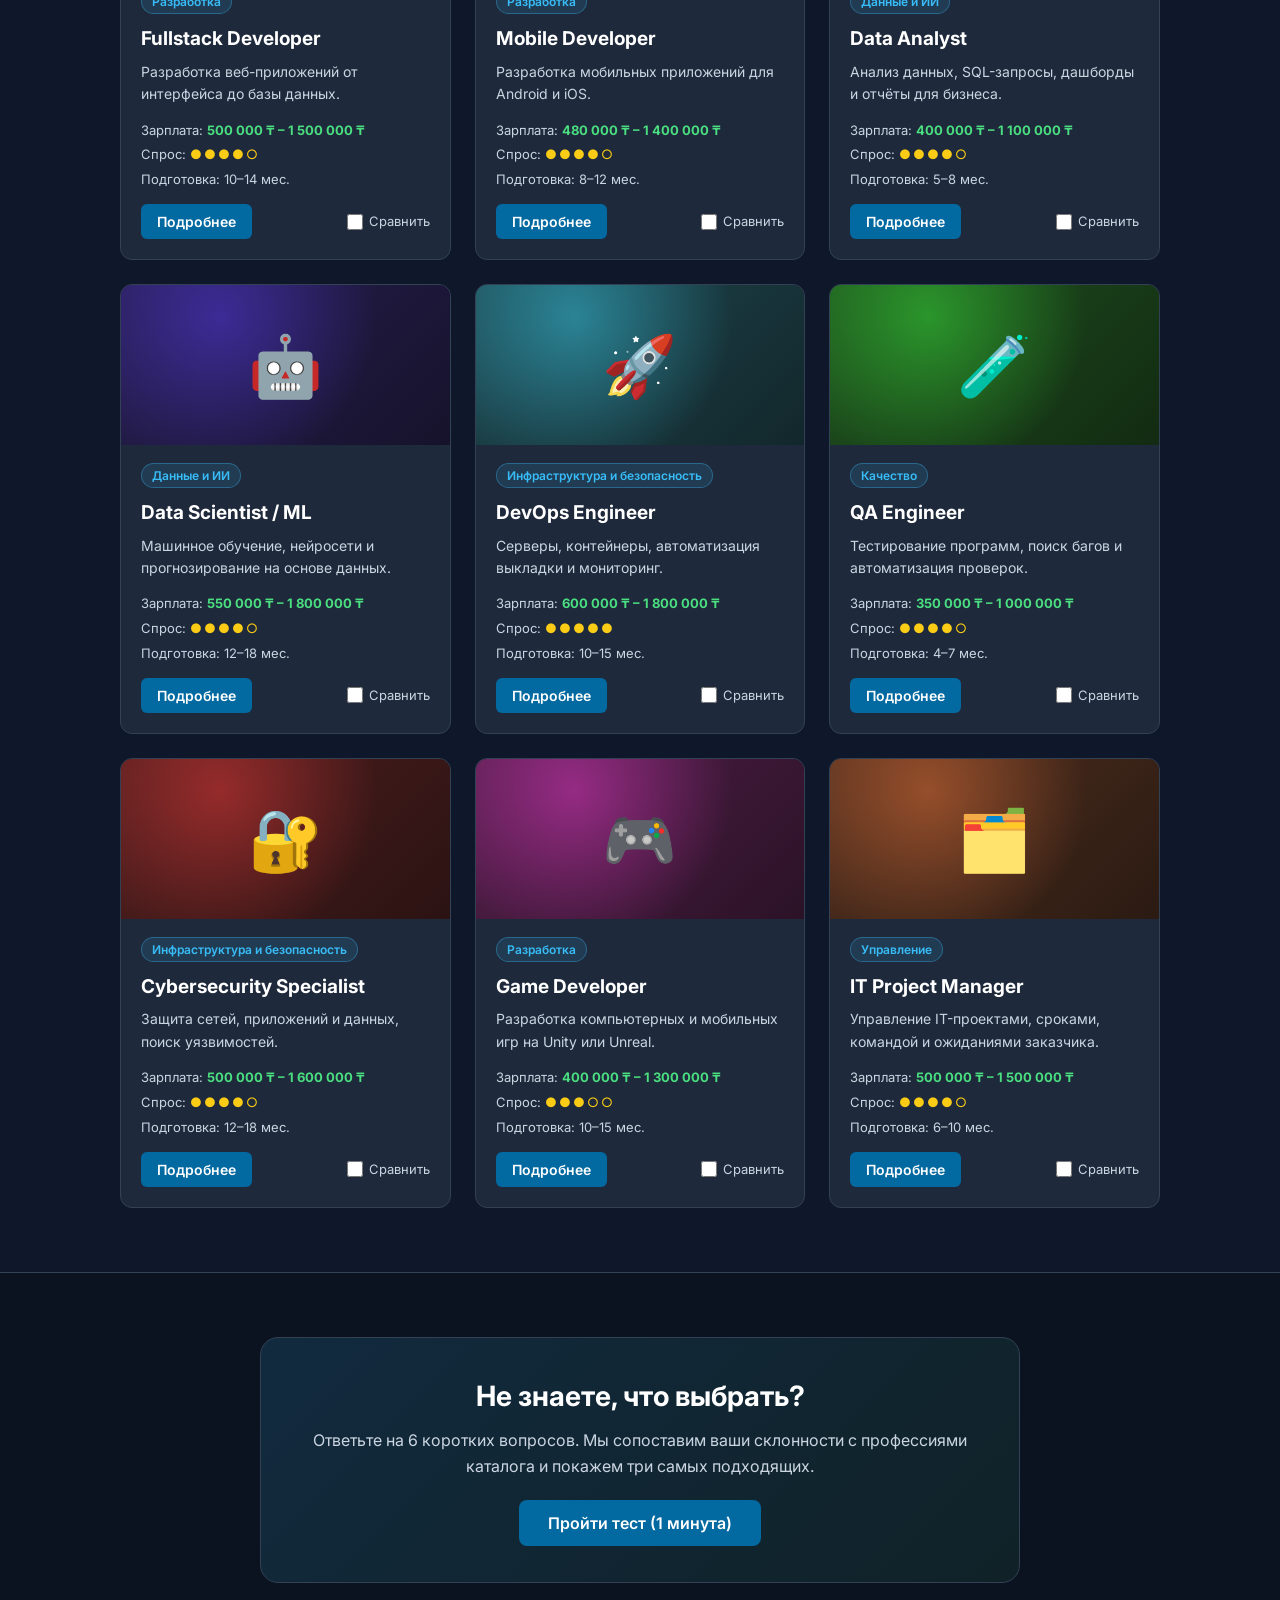
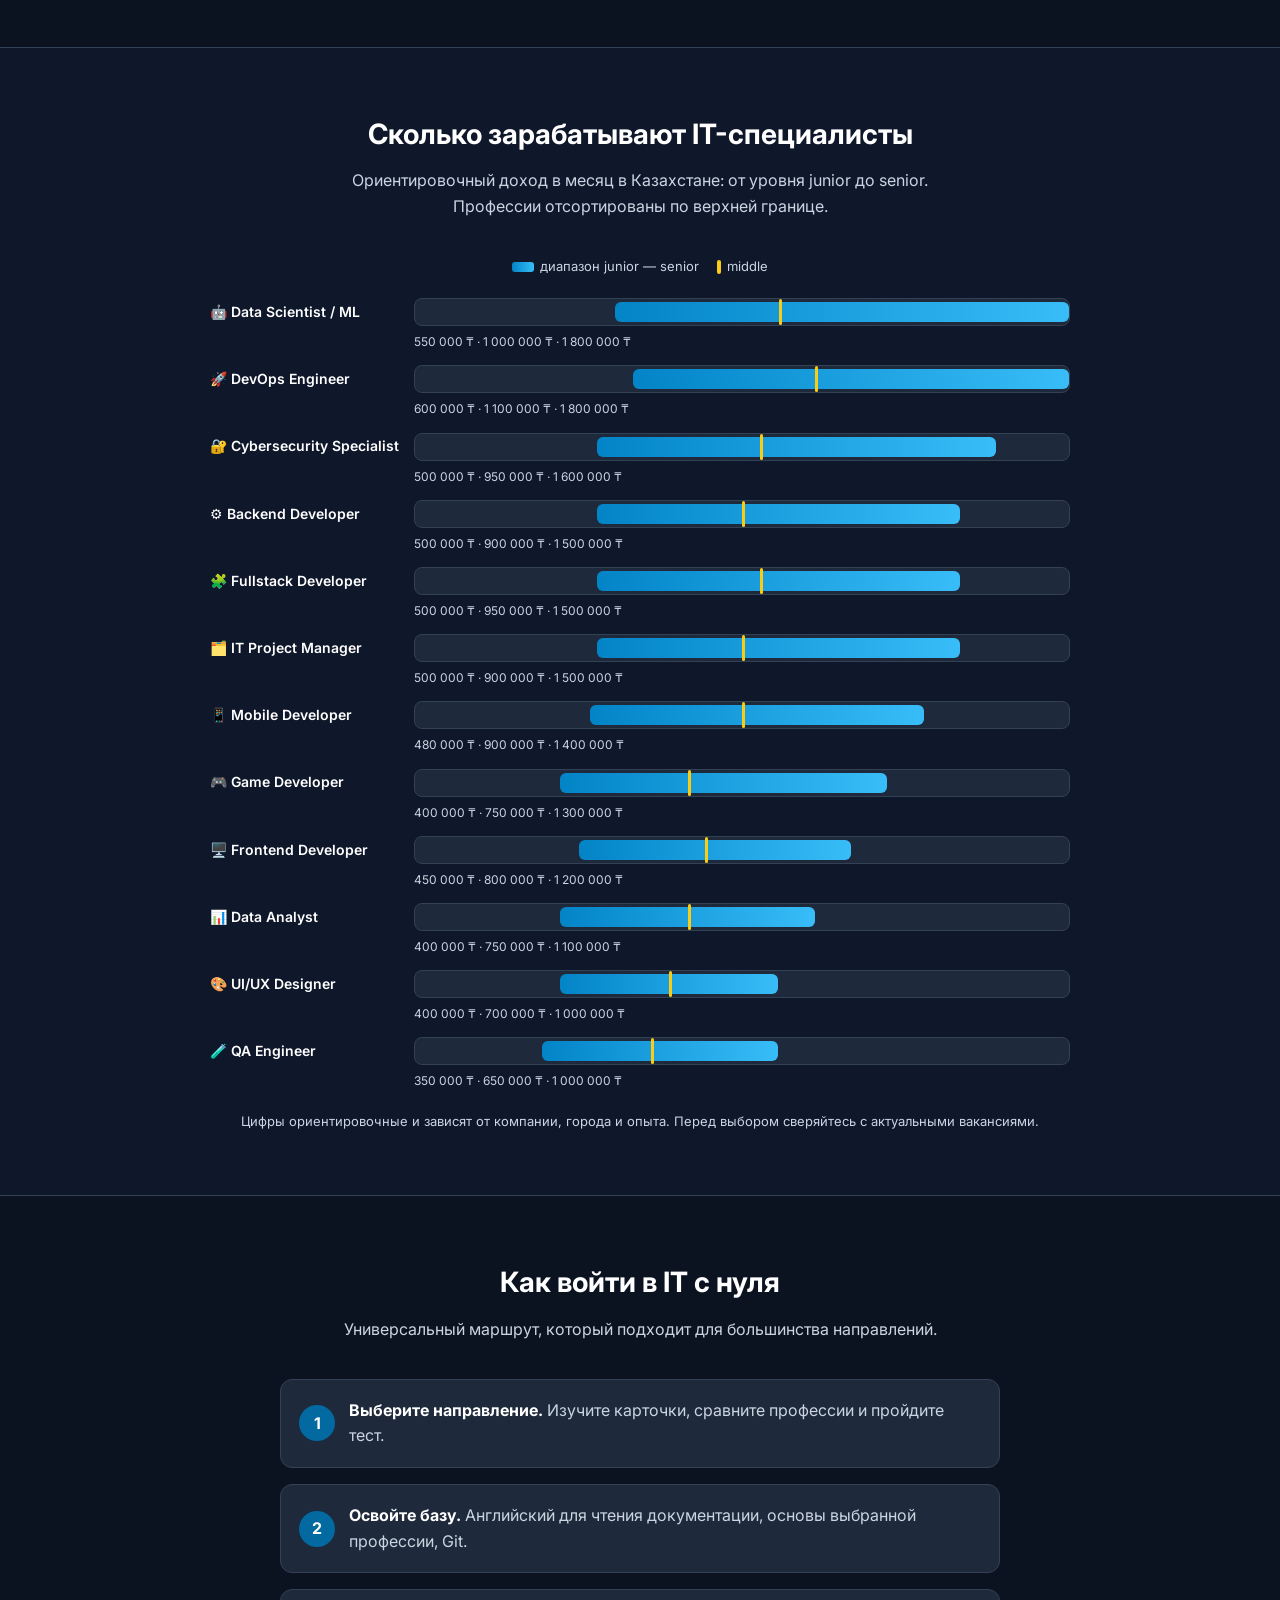
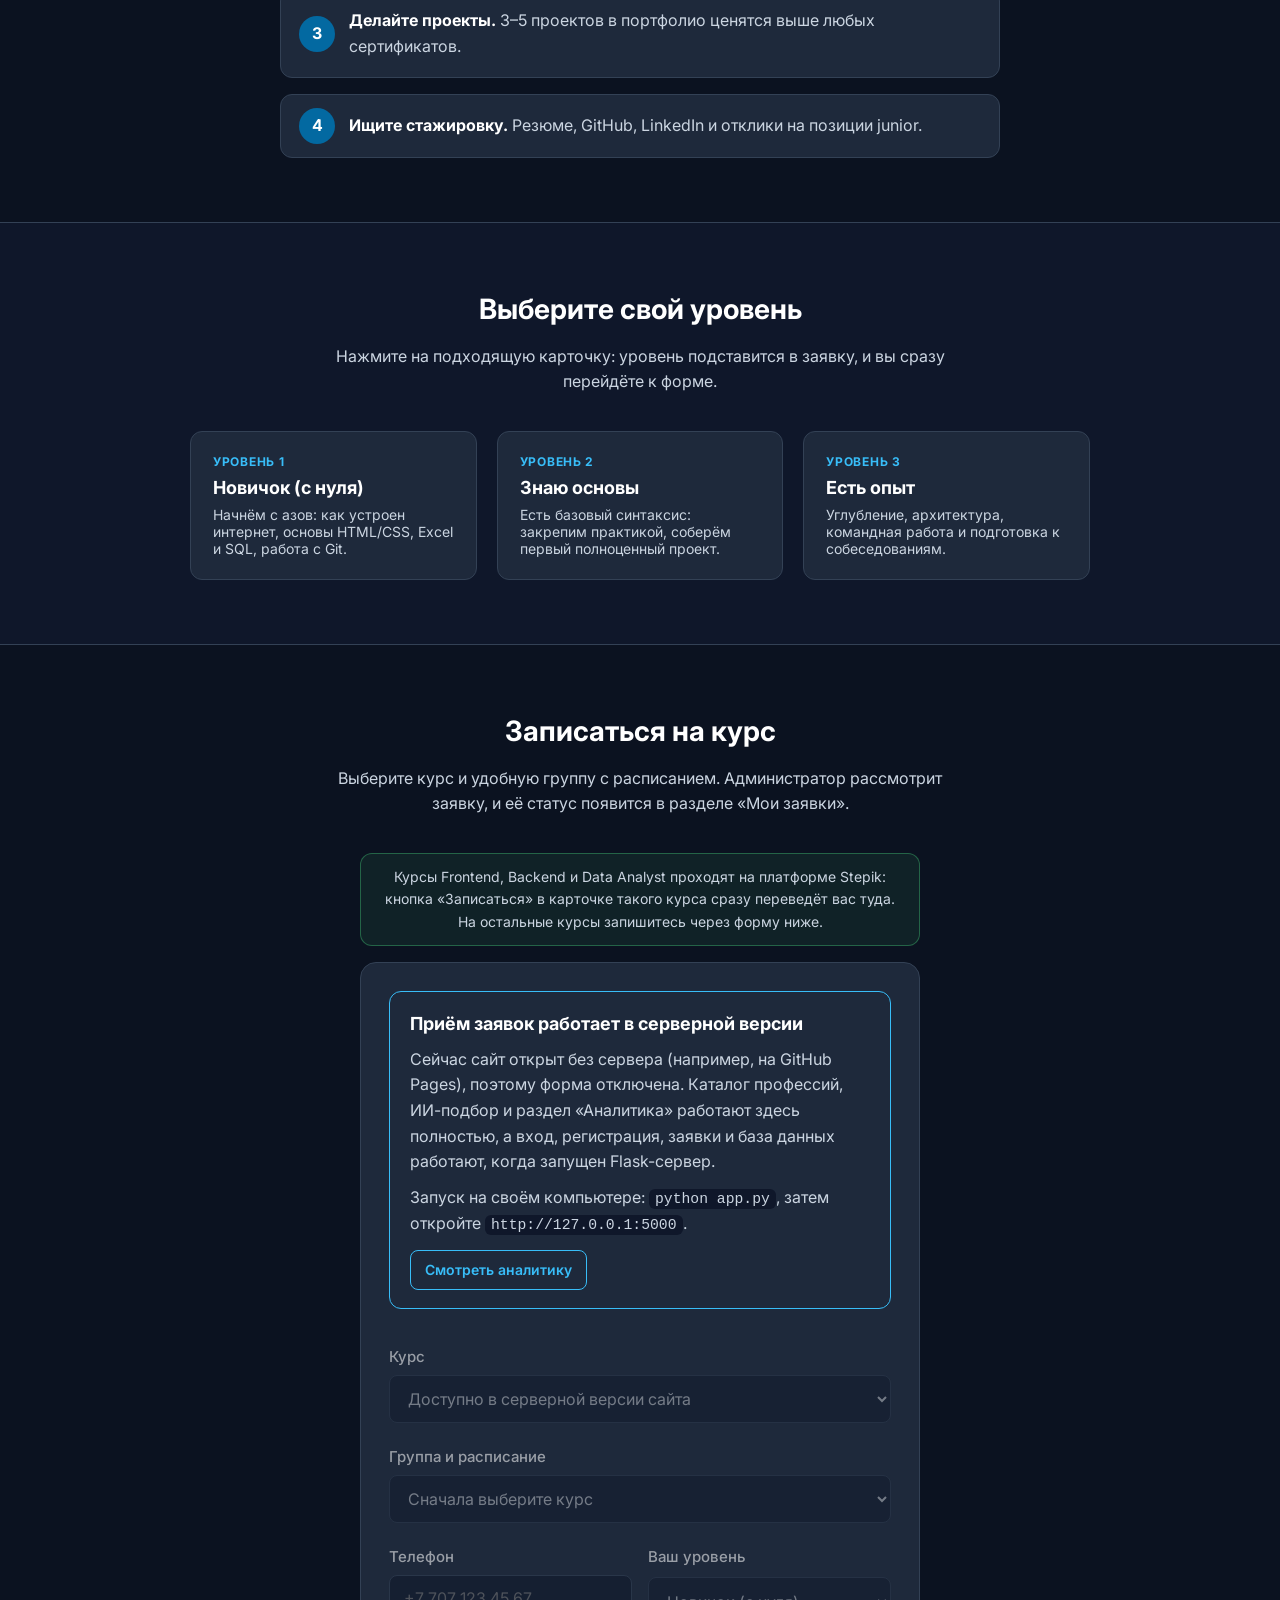
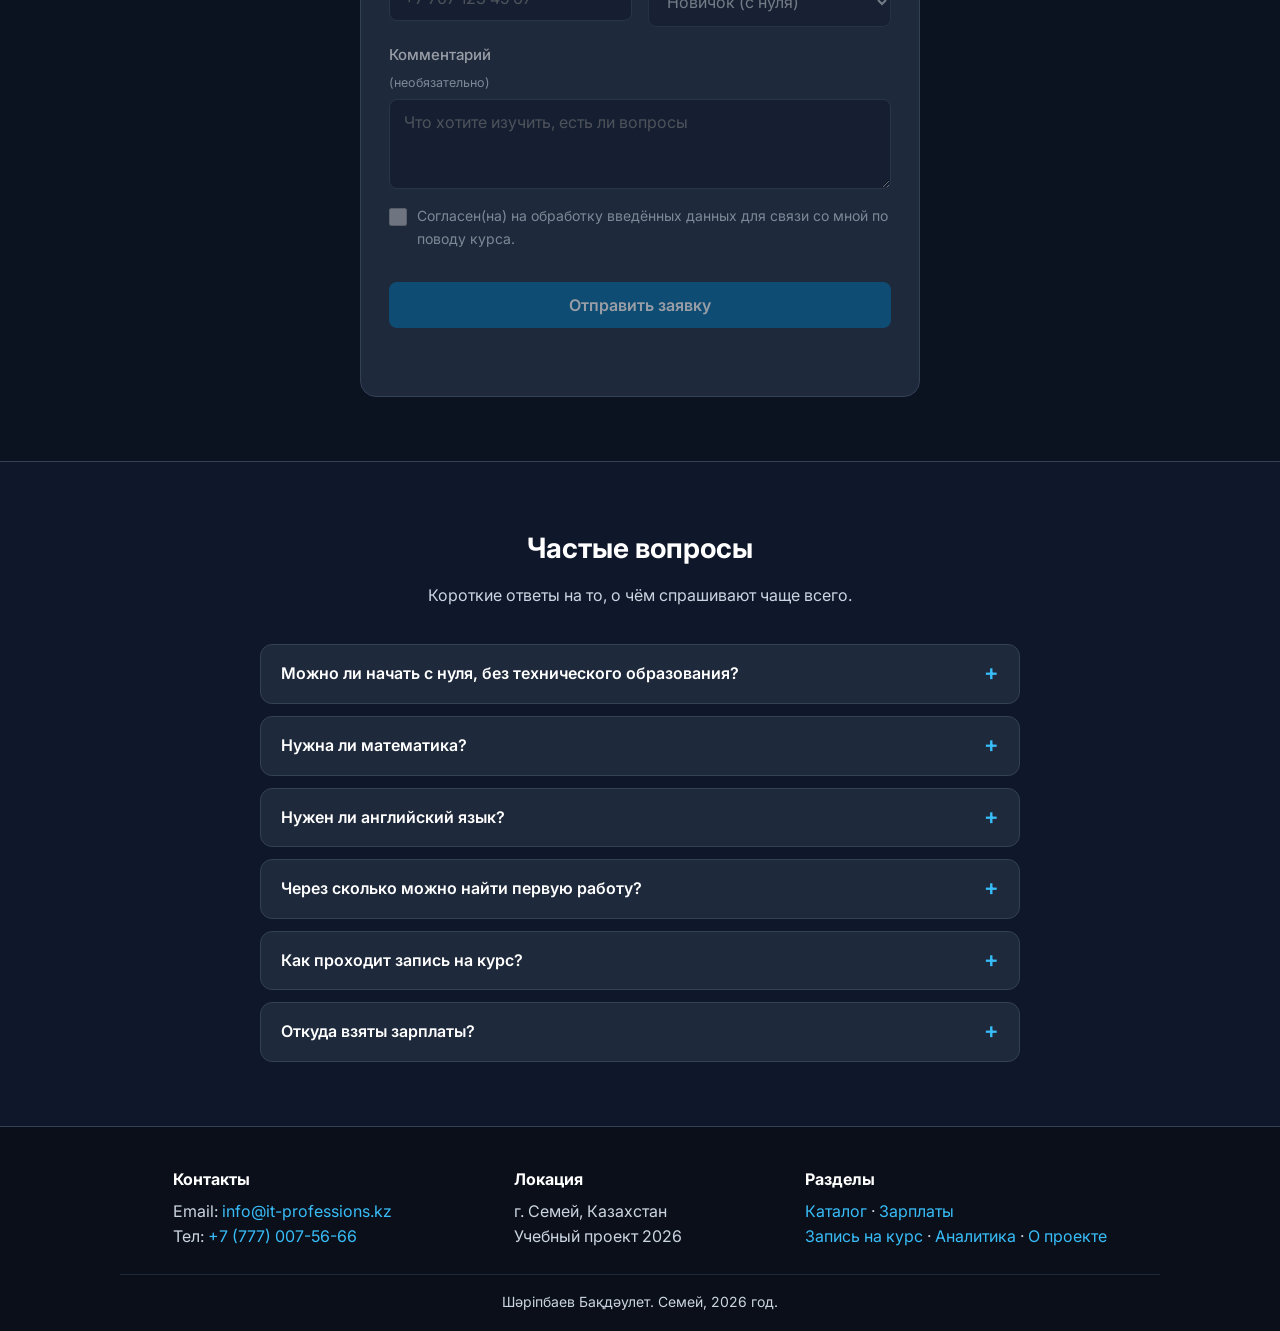
==== commit 62846a69: "Final polish: 110 enrollments, groups, teachers and analytics fully synced" ====
--- a/index.html
+++ b/index.html
@@ -100,31 +100,6 @@
       </div>
     </section>
 
-    <!-- ИИ-ПОДБОР (Transformers.js, работает в браузере) -->
-    <section class="section" id="ai-helper">
-      <div class="container">
-        <h2>ИИ-подбор профессии</h2>
-        <p class="section__lead">Опишите своими словами, что вам нравится делать. Языковая модель прямо в вашем браузере сравнит текст с описаниями профессий каталога и покажет три самых близких. Ничего не отправляется на сервер.</p>
-        <form class="form ai-box" id="aiForm" novalidate>
-          <label for="aiInput">Что вам нравится и что хотите уметь?
-            <textarea id="aiInput" name="interests" maxlength="500" rows="4" placeholder="Например: люблю рисовать интерфейсы в Figma и придумывать, как удобнее пользоваться сайтом"></textarea>
-          </label>
-          <div class="ai-meta"><span id="aiCount" aria-hidden="true">0 / 500</span></div>
-          <div class="ai-examples" role="group" aria-label="Примеры запросов">
-            <button type="button" class="chip" data-ai-example="Хочу защищать системы от взлома и искать уязвимости">Защита от взлома</button>
-            <button type="button" class="chip" data-ai-example="Нравится SQL, цифры и строить дашборды для бизнеса">SQL и дашборды</button>
-            <button type="button" class="chip" data-ai-example="Хочу делать игры на Unity и программировать механики">Игры на Unity</button>
-            <button type="button" class="chip" data-ai-example="Пишу сервер на Python, API и работаю с базами данных">Python и серверы</button>
-          </div>
-          <button type="submit" class="button" id="aiBtn">Подобрать профессию</button>
-          <div class="form-status error" id="aiError" role="alert" hidden></div>
-          <div class="ai-loader" id="aiLoader" hidden><progress id="aiProgress" max="100" aria-label="Загрузка модели"></progress></div>
-          <div class="form-status" id="aiStatus" role="status" aria-live="polite"></div>
-          <div id="aiResults" aria-live="polite" hidden></div>
-        </form>
-        <p class="note">При первом запуске скачивается небольшая модель (около 120 МБ), дальше она берётся из кэша браузера. Лучше всего понимает русский и английский. Результат — подсказка, а не точный диагноз. Библиотека: <a href="https://huggingface.co/docs/transformers.js" target="_blank" rel="noopener">Transformers.js (официальная документация)</a>; модель: <a href="https://huggingface.co/Xenova/paraphrase-multilingual-MiniLM-L12-v2" target="_blank" rel="noopener">paraphrase-multilingual-MiniLM-L12-v2</a>.</p>
-      </div>
-    </section>
 
     <!-- ЗАРПЛАТЫ -->
     <section class="section" id="salaries">
@@ -345,6 +320,6 @@
   <script src="data.js"></script>
   <script src="auth.js"></script>
   <script src="script.js"></script>
-  <script src="ai.js"></script>
+  <script src="chat.js"></script>
 </body>
 </html>
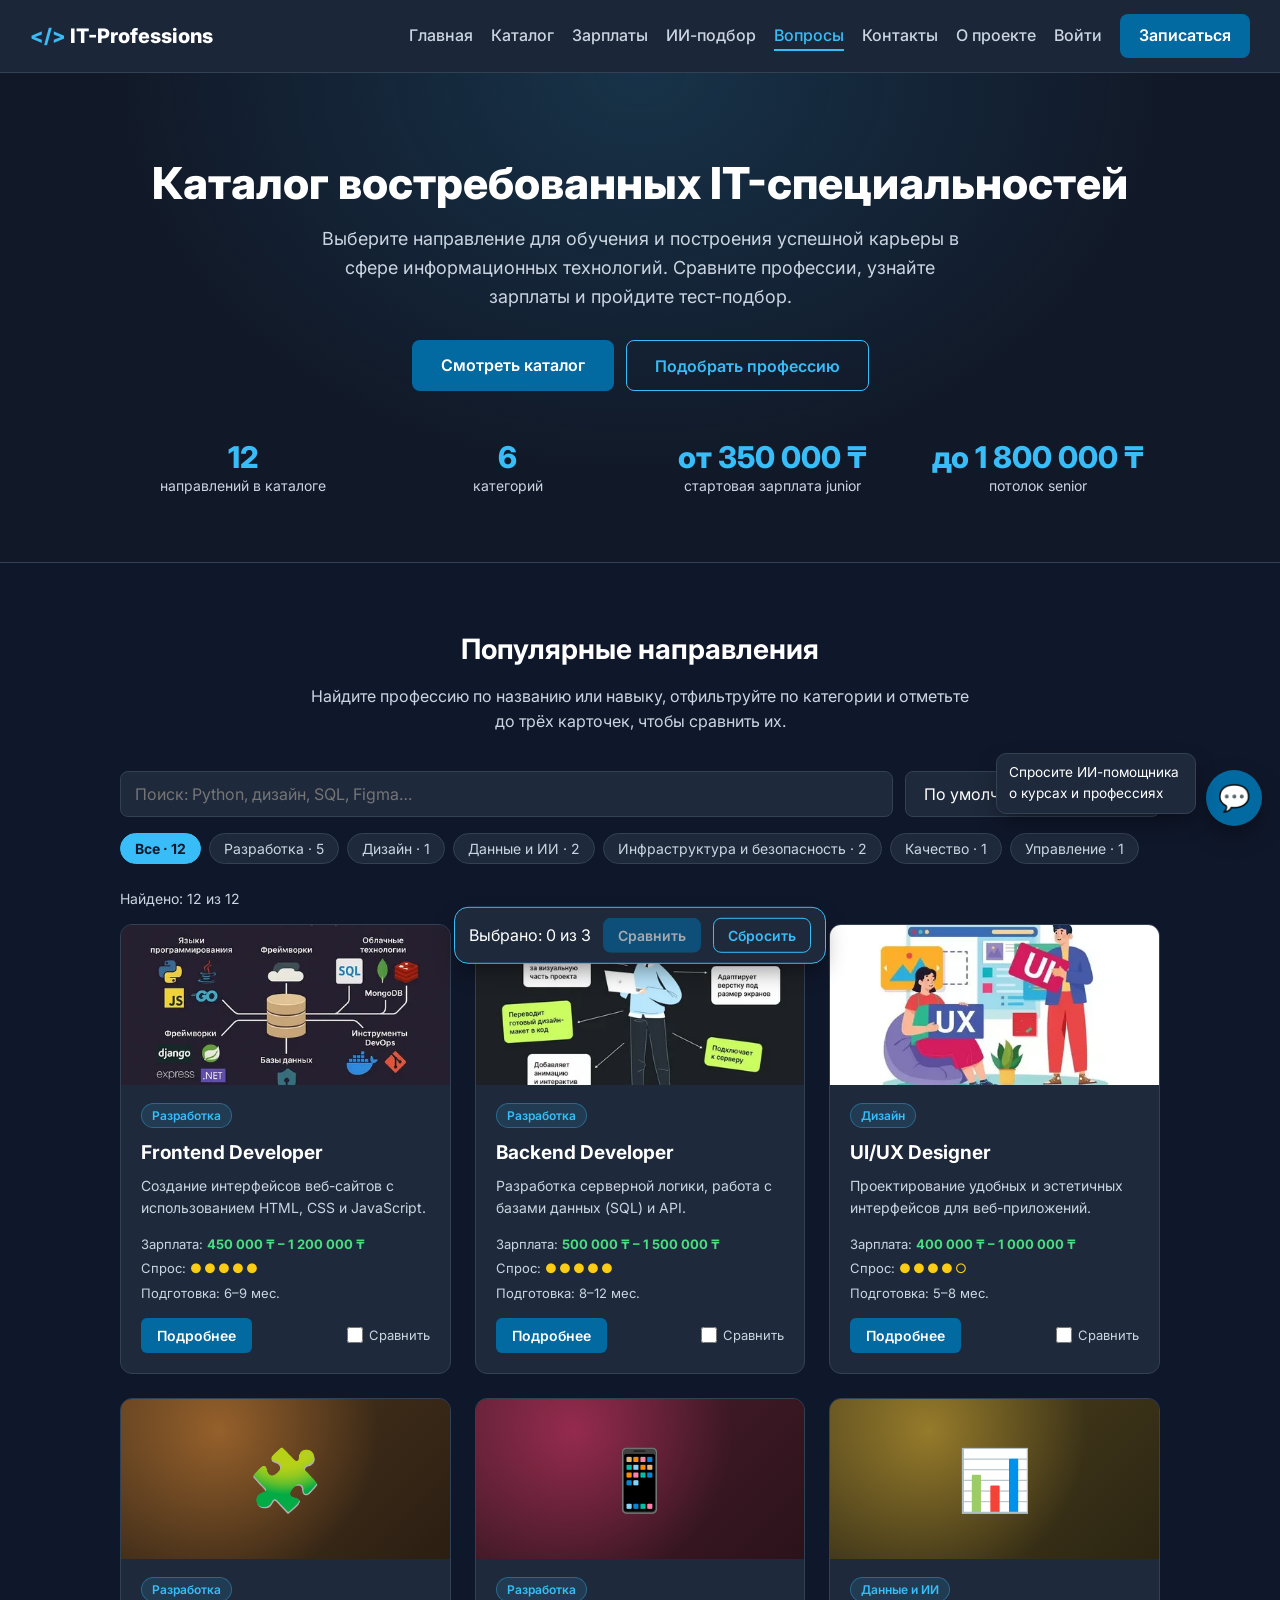
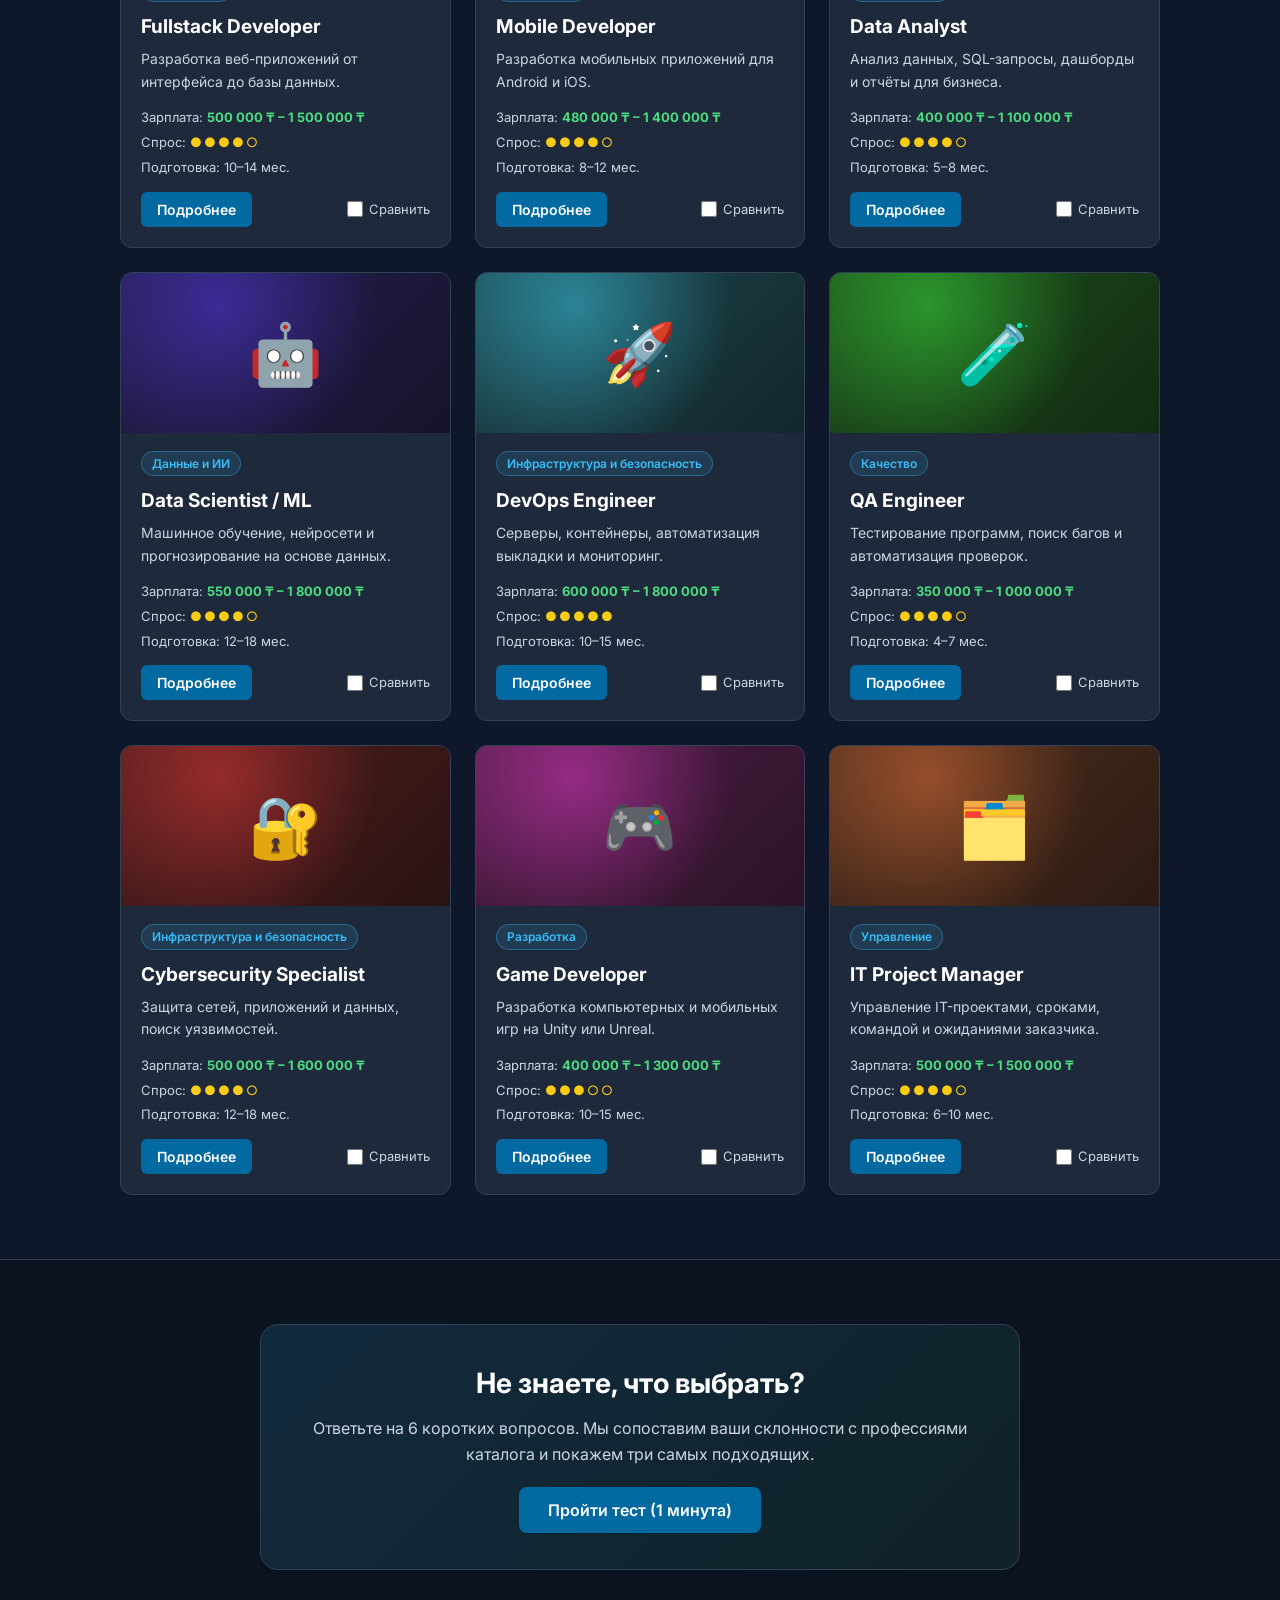
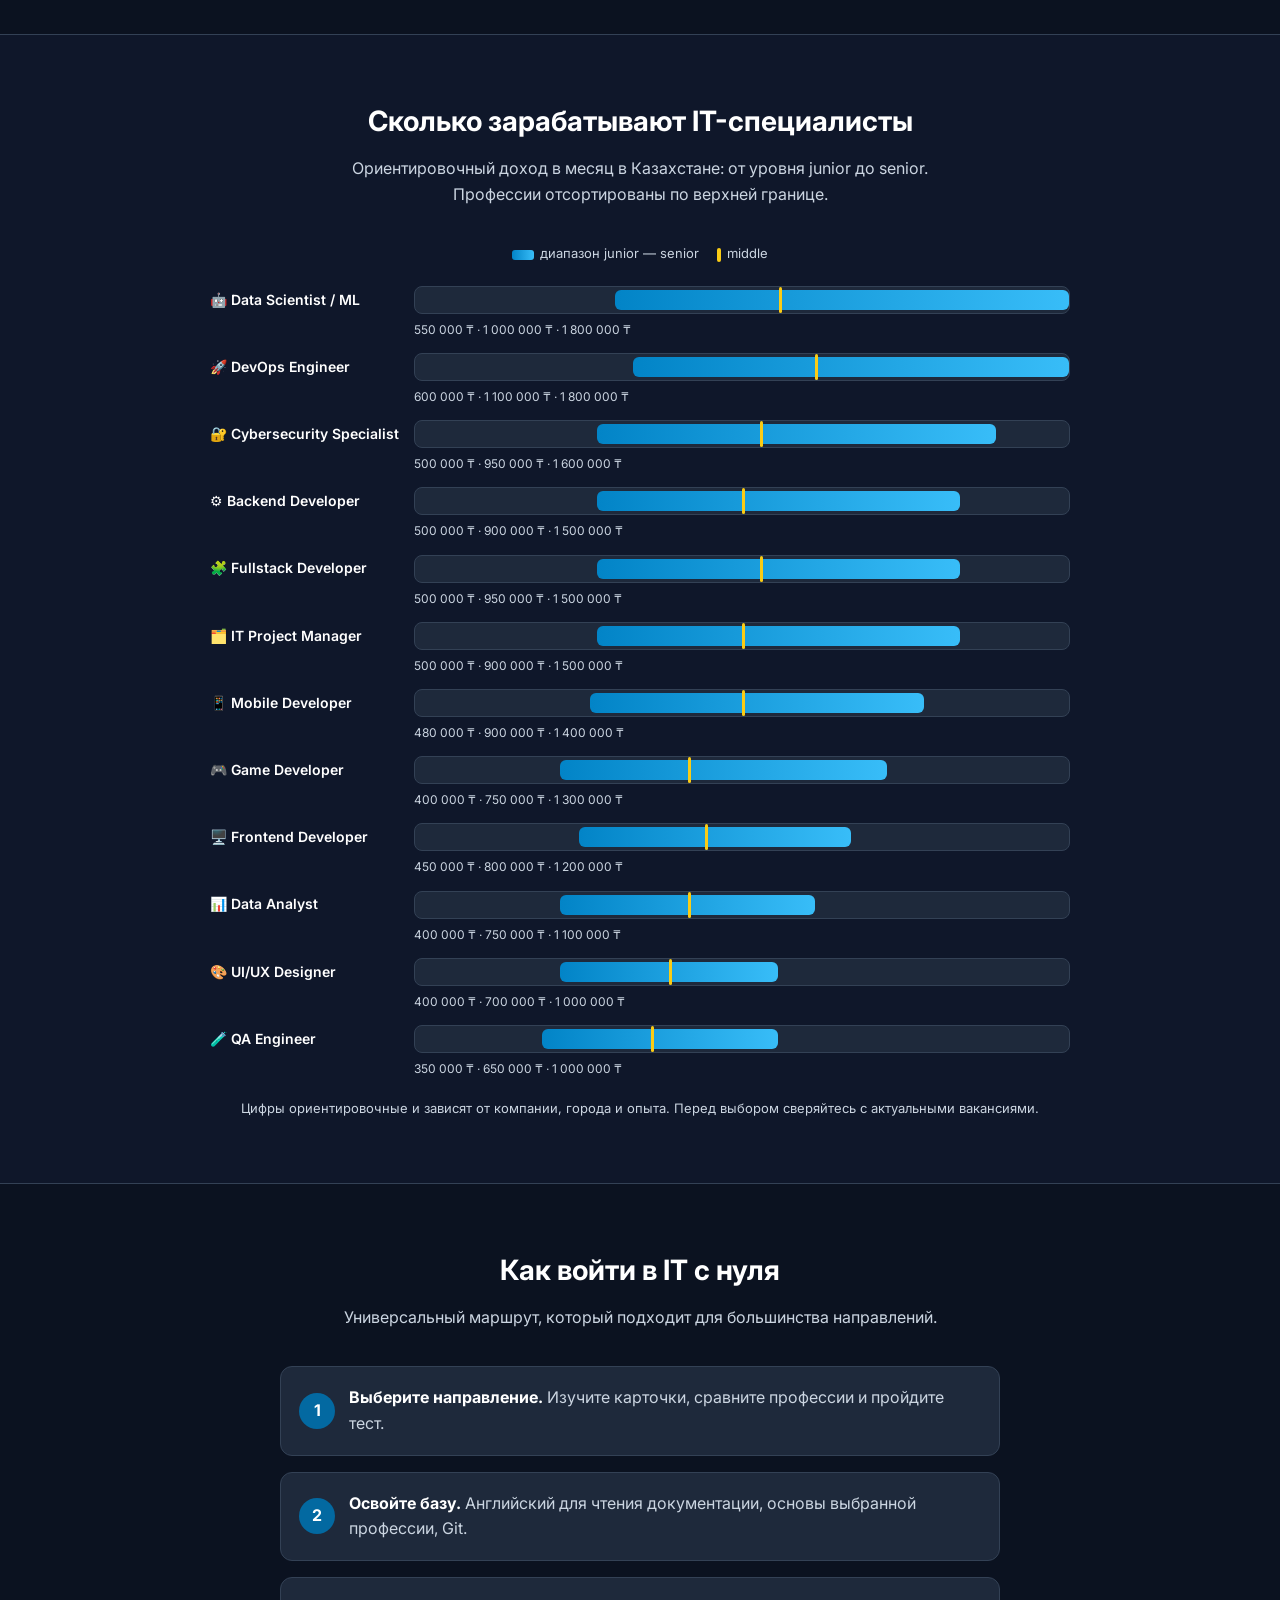
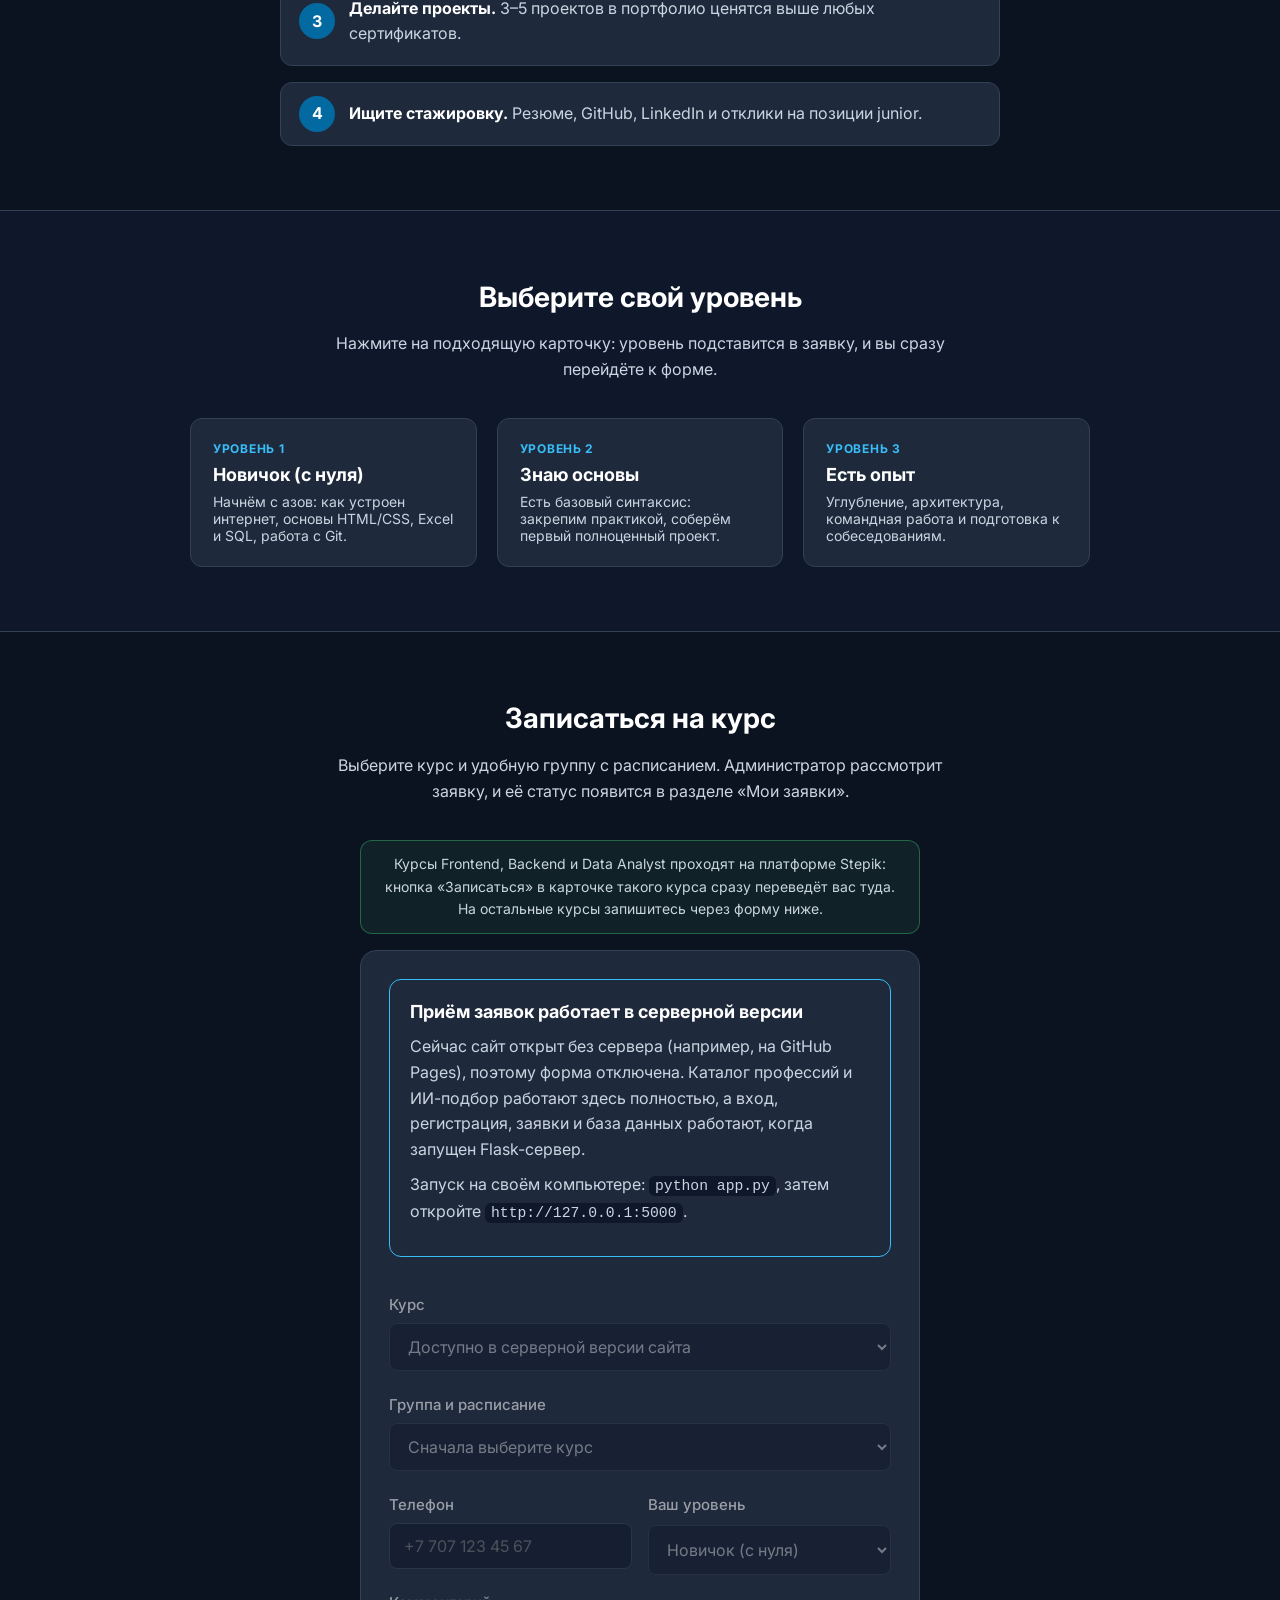
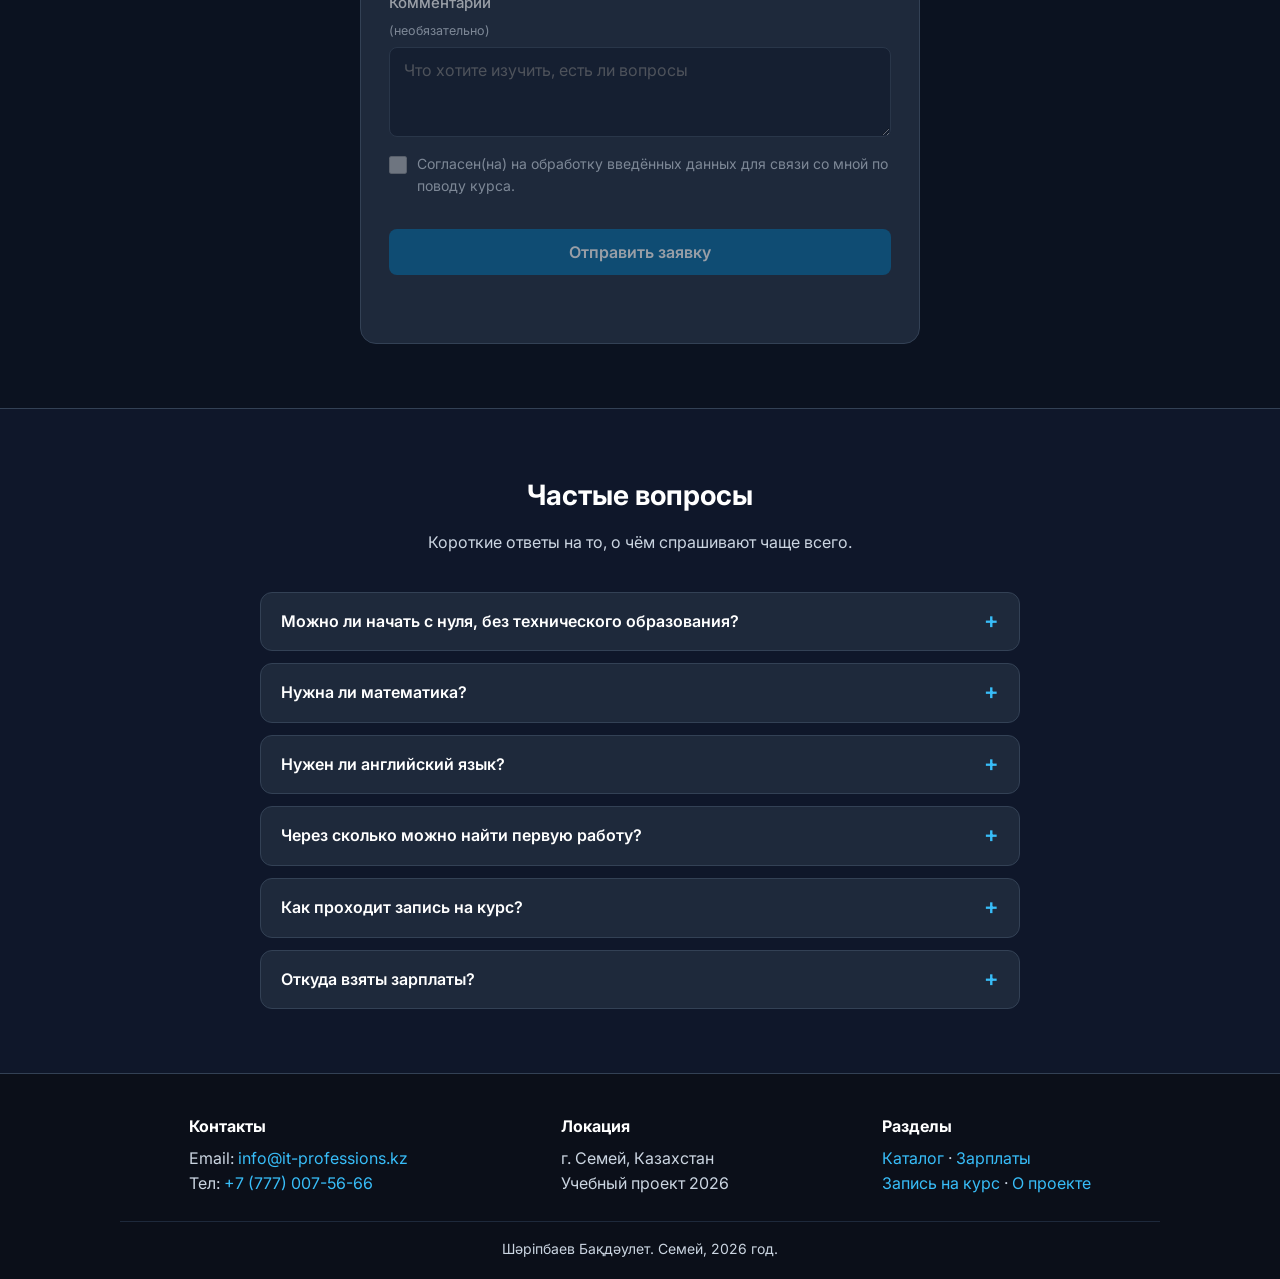
==== commit d98fd148: "Update dashboards, add Stepik links, and remove analytics page" ====
--- a/index.html
+++ b/index.html
@@ -38,7 +38,6 @@
           <li><a href="#catalog">Каталог</a></li>
           <li><a href="#salaries">Зарплаты</a></li>
           <li><a href="#ai-helper">ИИ-подбор</a></li>
-          <li><a href="analytics.html">Аналитика</a></li>
           <li><a href="#faq">Вопросы</a></li>
           <li><a href="#contacts">Контакты</a></li>
           <li><a href="about.html">О проекте</a></li>
@@ -170,12 +169,11 @@
         <form id="apply-form" class="form" novalidate>
           <div class="static-notice" id="staticNotice" role="status" hidden>
             <h3>Приём заявок работает в серверной версии</h3>
-            <p>Сейчас сайт открыт без сервера (например, на GitHub Pages), поэтому форма отключена. Каталог профессий, ИИ-подбор и раздел «Аналитика» работают здесь полностью, а вход, регистрация, заявки и база данных работают, когда запущен Flask-сервер.</p>
+            <p>Сейчас сайт открыт без сервера (например, на GitHub Pages), поэтому форма отключена. Каталог профессий и ИИ-подбор работают здесь полностью, а вход, регистрация, заявки и база данных работают, когда запущен Flask-сервер.</p>
             <p>Запуск на своём компьютере: <code>python app.py</code>, затем откройте <code>http://127.0.0.1:5000</code>.</p>
             <div class="modal__actions">
               <a class="button button--small" id="serverLink" href="#" hidden>Открыть серверную версию</a>
               <a class="button button--small button--ghost" id="repoLink" href="#" target="_blank" rel="noopener" hidden>Исходный код на GitHub</a>
-              <a class="button button--small button--ghost" href="analytics.html">Смотреть аналитику</a>
             </div>
           </div>
           <label>Курс
@@ -307,7 +305,7 @@
         <div>
           <h4>Разделы</h4>
           <p><a href="#catalog">Каталог</a> · <a href="#salaries">Зарплаты</a></p>
-          <p><a href="#apply">Запись на курс</a> · <a href="analytics.html">Аналитика</a> · <a href="about.html">О проекте</a></p>
+          <p><a href="#apply">Запись на курс</a> · <a href="about.html">О проекте</a></p>
           <p><a href="/teacher" id="teacherLink">Вход для преподавателей</a></p>
         </div>
       </div>
--- a/style.css
+++ b/style.css
@@ -1393,9 +1393,6 @@
 .platform-note { max-width: 560px; margin: 0 auto 16px; padding: 12px 16px; text-align: center; color: var(--text-muted);
   background: rgba(74, 222, 128, 0.08); border: 1px solid rgba(74, 222, 128, 0.35); border-radius: var(--radius); font-size: 14px; }
 
-/* ---------- Аналитика ---------- */
-.hero--compact { padding: 56px 0 44px; }
-
 /* ---------- ИИ-подбор ---------- */
 .ai-box textarea { min-height: 110px; }
 .ai-meta { text-align: right; color: var(--text-muted); font-size: 12px; margin-top: -8px; }
@@ -1430,3 +1427,69 @@
 /* Крупные цифры в блоках статистики не должны выталкивать страницу за край экрана (360 px и ниже) */
 .stat__number { font-size: clamp(19px, 3.4vw, 34px); overflow-wrap: anywhere; }
 .stat__label { overflow-wrap: anywhere; }
+
+/* ---------- Полировка: таблицы, плитки, шапка, выбор расписания ---------- */
+.table td.nowrap, .table th.nowrap { white-space: nowrap; }
+.table td small a { white-space: nowrap; }
+.stat__number { white-space: nowrap; overflow-wrap: normal; }          /* «150 000 ₸» не рвётся на две строки */
+#heroStats .stat__number { font-size: clamp(20px, 2.6vw, 30px); }
+#tiles { grid-template-columns: repeat(auto-fit, minmax(128px, 1fr)); gap: 12px; }
+#tiles .tile { padding: 16px 10px; }
+#tiles .stat__number { font-size: clamp(20px, 2.2vw, 28px); }
+
+.day-picker { display: flex; flex-wrap: wrap; gap: 8px 10px; margin-top: 4px; }
+.day-picker label { display: inline-flex; align-items: center; gap: 6px; font-weight: 500; color: #fff; background: var(--bg-main);
+  border: 1px solid var(--border-color); border-radius: 8px; padding: 8px 12px; cursor: pointer; }
+.day-picker label:has(input:checked) { border-color: var(--accent); background: rgba(56, 189, 248, 0.14); color: var(--accent); }
+.day-picker input { width: auto; accent-color: var(--accent); }
+.schedule-preview { color: var(--text-muted); font-size: 14px; }
+.schedule-preview strong { color: var(--accent); font-size: 16px; }
+
+.pager { display: flex; align-items: center; justify-content: center; gap: 16px; margin: 18px 0 4px; color: var(--text-muted); }
+.pager[hidden] { display: none; }
+.pager button:disabled { opacity: .4; cursor: default; }
+
+/* Шапка: 9 пунктов меню не должны переноситься на вторую строку */
+.header nav a { white-space: nowrap; }
+@media (min-width: 1181px) {
+  .header .container { max-width: 1260px; }
+  .header nav ul { gap: 18px; }
+}
+
+/* О проекте: четыре карточки в одну строку на широком экране, две на планшете */
+.cards--4 { grid-template-columns: repeat(4, minmax(0, 1fr)); }
+@media (max-width: 1000px) { .cards--4 { grid-template-columns: repeat(2, minmax(0, 1fr)); } }
+@media (max-width: 560px) { .cards--4 { grid-template-columns: 1fr; } }
+
+/* ===== Кнопка «Перейти на платформу», сводные блоки кабинетов и дерево «преподаватель → курс → группа → студенты» ===== */
+.platform-btn { display: inline-flex; align-items: center; gap: 6px; background: var(--accent-green); color: #052e16 !important;
+  border: none; border-radius: 6px; padding: 9px 14px; font-weight: 700; font-size: 14px; text-decoration: none; white-space: nowrap; transition: filter .2s; }
+.platform-btn:hover { filter: brightness(1.1); }
+.platform-btn--small { padding: 6px 10px; font-size: 13px; }
+.card__actions { flex-wrap: wrap; }
+.card__platform { margin-top: 10px; }
+
+.course-card .platform-btn { margin-top: 14px; }
+.course-card .pills { display: flex; flex-wrap: wrap; gap: 6px; margin: 4px 0 2px; }
+.course-card .group-line { color: var(--text-muted); font-size: 13px; margin: 2px 0 0; }
+
+.course-block { background: var(--bg-card); border: 1px solid var(--border-color); border-radius: var(--radius); padding: 20px; margin-bottom: 28px; }
+.course-block__head { display: flex; justify-content: space-between; align-items: flex-start; gap: 14px; flex-wrap: wrap; }
+.course-block__head h3 { margin: 0 0 4px; }
+.course-block__desc { color: var(--text-muted); margin: 6px 0 0; max-width: 720px; }
+.course-block .group-card { background: var(--bg-main); margin: 16px 0 0; }
+.course-block .group-card h4 { margin: 0; font-size: 16px; }
+
+.tree-tools { display: flex; gap: 8px; flex-wrap: wrap; margin: 4px 0 12px; }
+.tree details { background: var(--bg-card); border: 1px solid var(--border-color); border-radius: 10px; margin-bottom: 8px; }
+.tree details details { background: var(--bg-main); margin: 8px 12px 8px 16px; }
+.tree details details details { background: var(--bg-card); }
+.tree summary { cursor: pointer; padding: 10px 14px; display: flex; flex-wrap: wrap; align-items: center; gap: 8px 12px; list-style: none; }
+.tree summary::-webkit-details-marker { display: none; }
+.tree summary::before { content: '▸'; color: var(--accent); transition: transform .15s; }
+.tree details[open] > summary::before { transform: rotate(90deg); }
+.tree summary b { color: #fff; }
+.tree summary small { color: var(--text-muted); }
+.tree__body { padding: 0 12px 12px; }
+.tree__body .table-wrap { margin-top: 6px; }
+.tree--empty { color: var(--text-muted); padding: 10px 0; }
